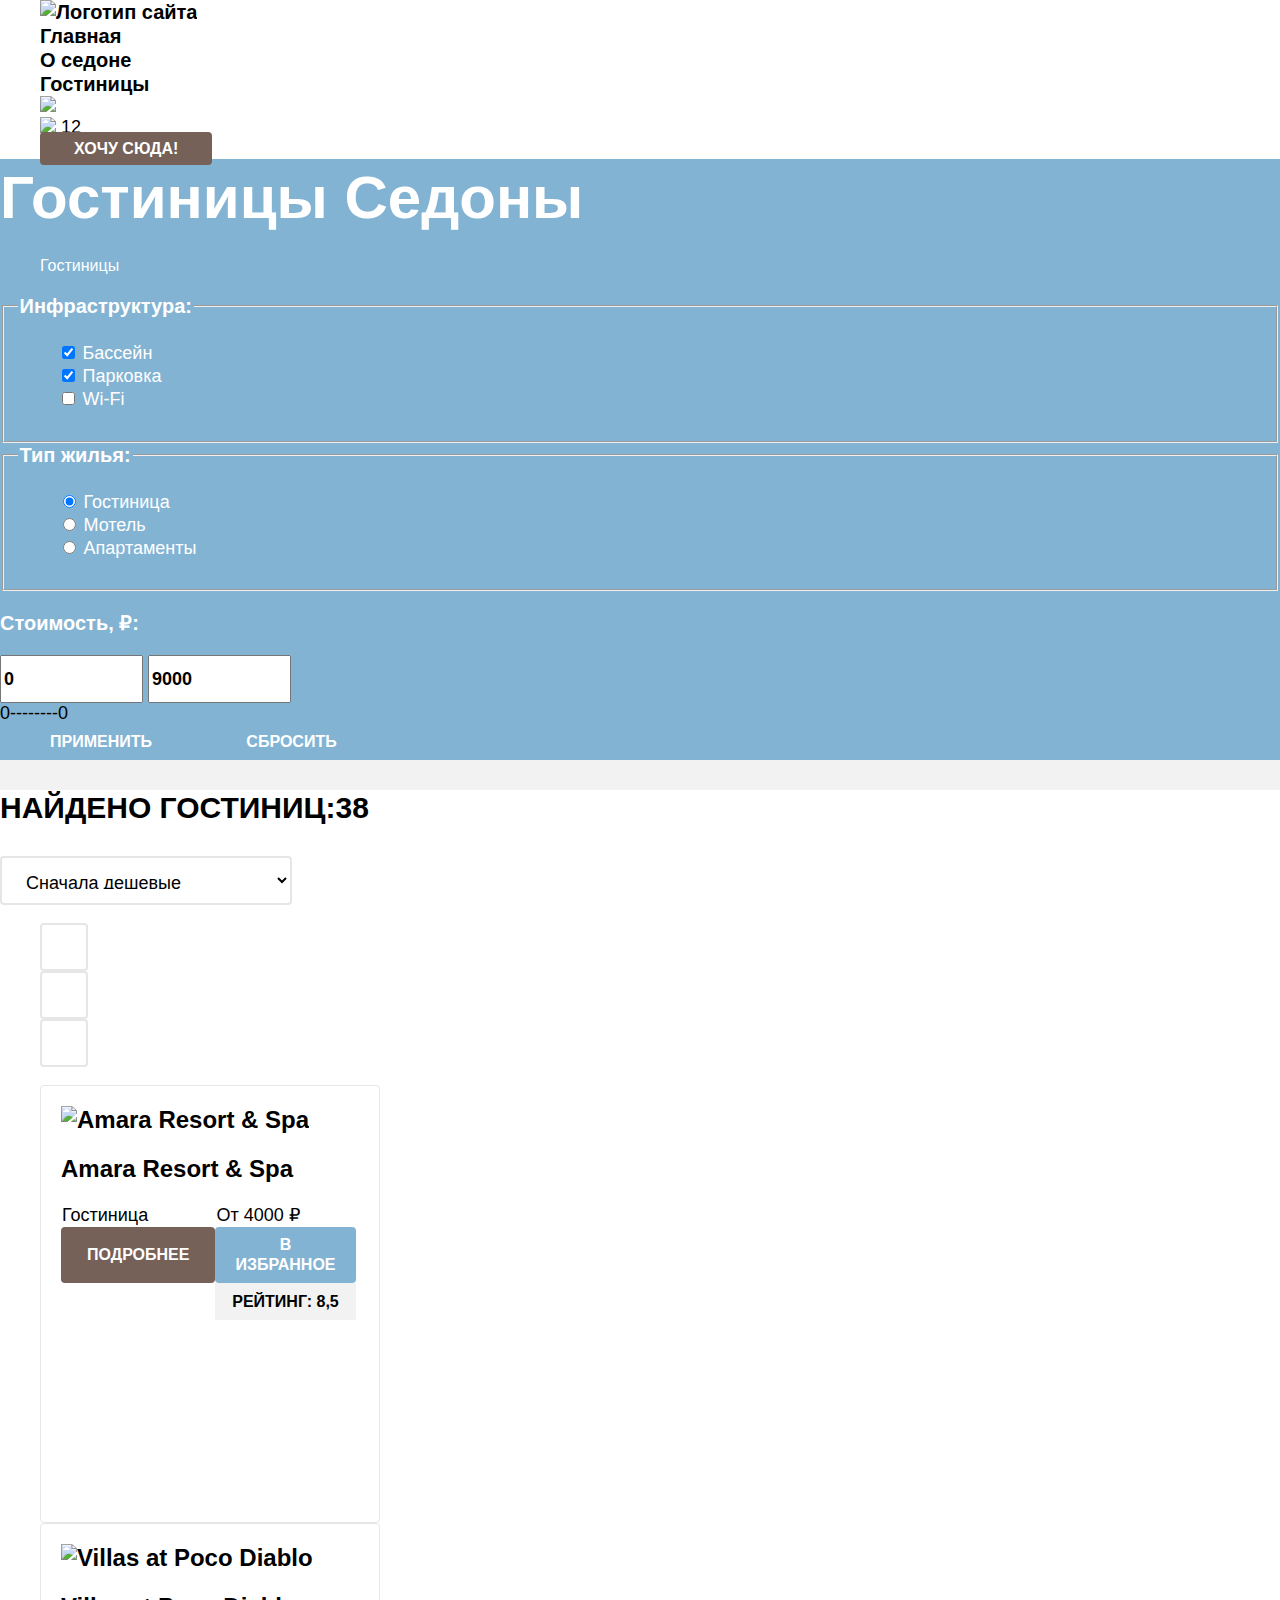
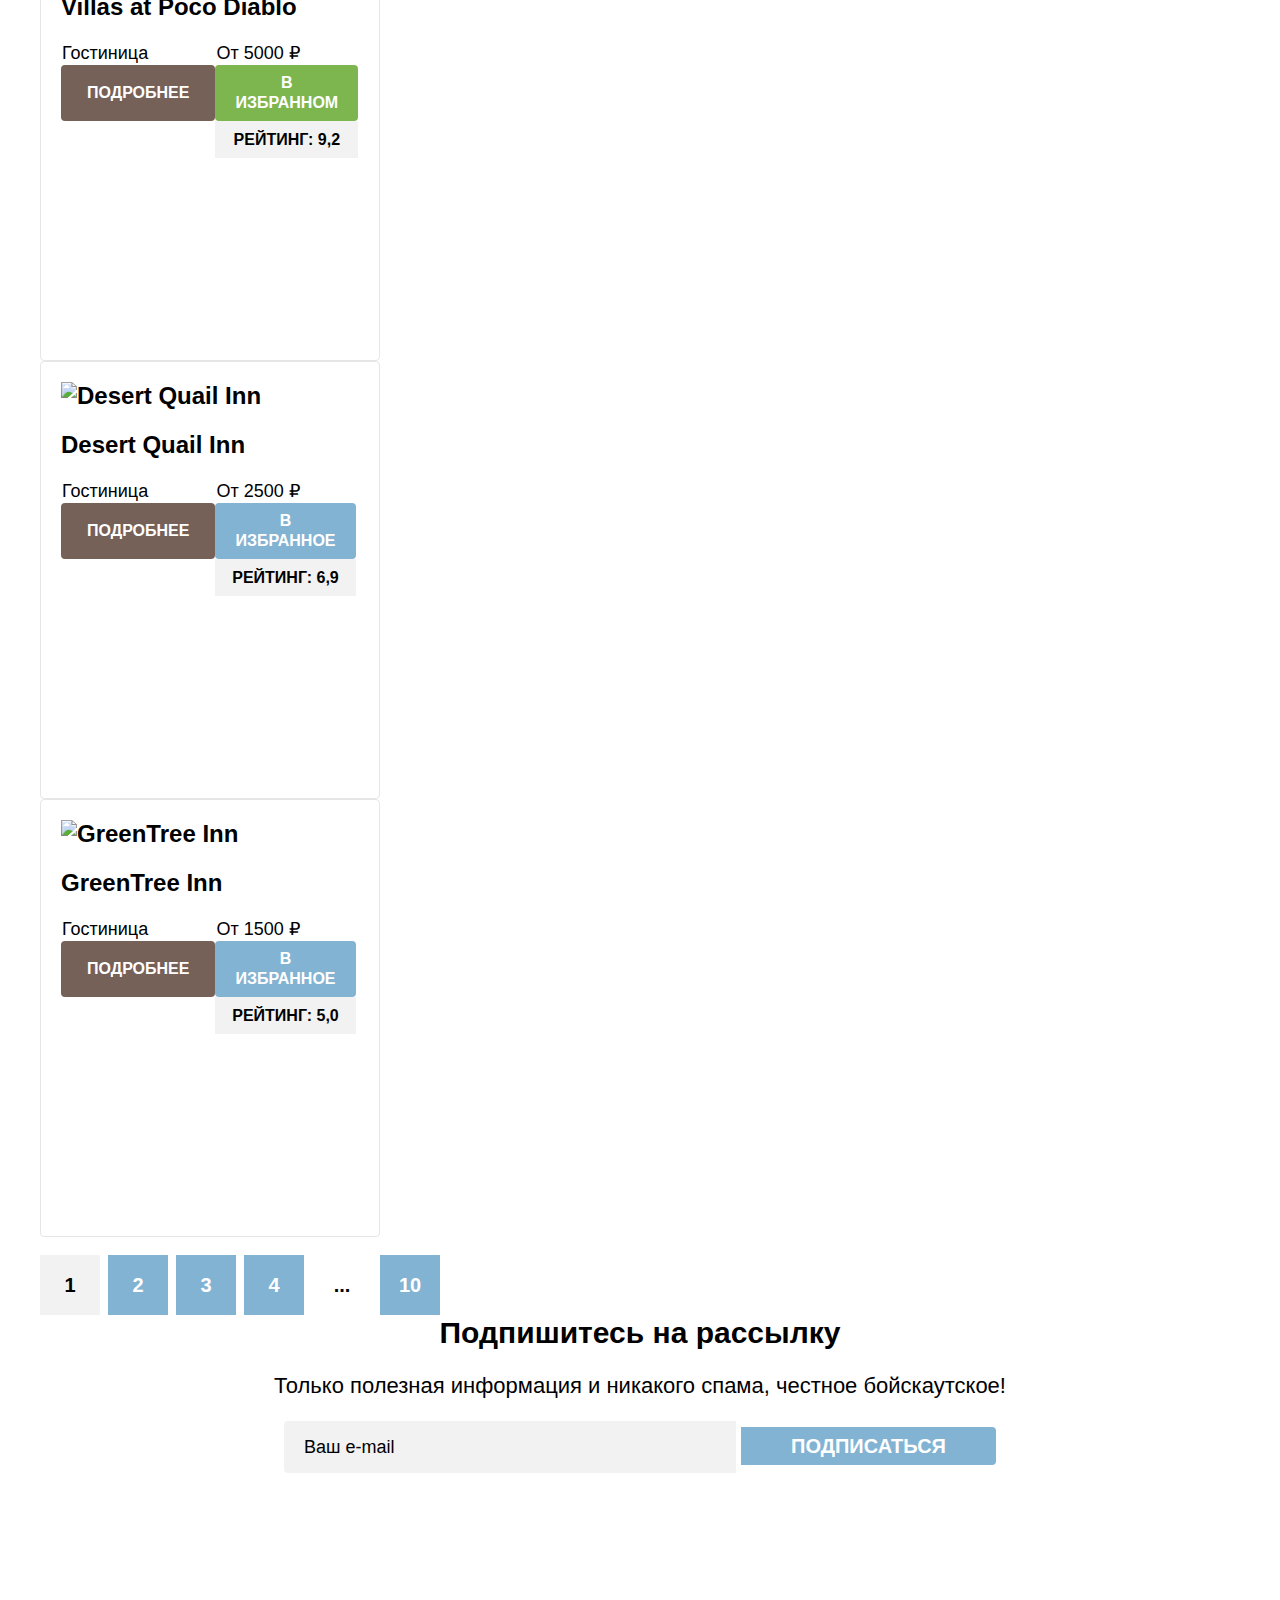
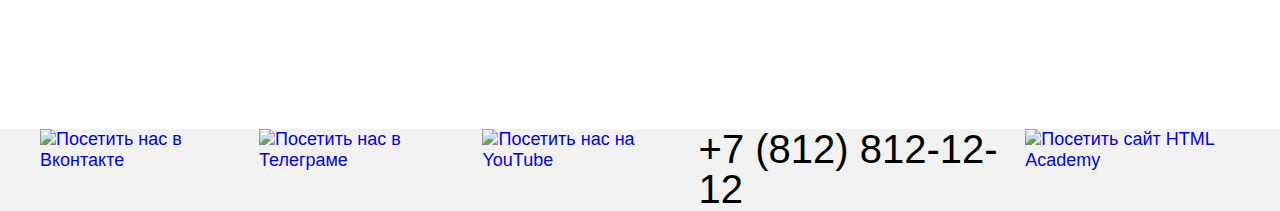
==== catalog.html @ 38c5b393 "базовая стилизация" ====
<!DOCTYPE html>
<html lang="ru">

  <head>
    <meta charset="utf-8">
    <meta name="viewport" content="width=device-width, initial-scale=1">
    <link rel="stylesheet" href="styles/styles.css">
    <title>HTML Academy: Седона</title>
  </head>

  <body>
    <header class="page-header">
      <nav class="navigation">
        <ul class="navigation-list">
          <li class="navigation-item"><a class="navigation-link" href="#"><img class="navigation-logo" src="images/logo.svg" alt="Логотип сайта"></a></li>
          <li class="navigation-item"><a class="navigation-link" href="index.html">Главная</a></li>
          <li class="navigation-item"><a class="navigation-link" href="#">О седоне</a></li>
          <li class="navigation-item"><a class="navigation-link" href="#">Гостиницы</a></li>
        </ul>
        <ul class="navigation-user-list">
          <li class="navigation-user-item"><img class="navigation-icon-search"  src="images/icon-search.svg"><span class="visually-hidden">Поиск</span></li>
          <li class="navigation-user-item"><img class="navigation-icon-likes" src="images/icon-heart.svg"><span class="visually-hidden">Понравишееся</span>
            <span class="navigation-user-like">12</span>
          </li>
          <li class="navigation-item"><a class="navigation-btn" href="#">Хочу сюда!</a></li>
        </ul>
      </nav>
    </header>
    <main class="main-catalog">
      <h1 class="visually-hidden">Каталог гостиниц Седоны</h1>
      <section class="catalog-filters filters">
        <h2 class="filters-title">Гостиницы Седоны</h2>
        <ul class="filters-breadcrumb breadcrumb-list">
          <li class="breadcrumb-item"><a class="breadcrumb-link" href="index.html"><span class="visually-hidden">Главная</span></a></li>
          <li class="breadcrumb-item"><a class="breadcrumb-link" href="#" aria-current="page">Гостиницы</a></li>
        </ul>
        <form class="filters-form form" action="https://echo.htmlacademy.ru/" method="get">
          <fieldset class="form-wrapper">
            <legend class="filters-subtitle">Инфраструктура:</legend>
            <ul class="filters-list">
              <li class="filters-item">
                <input class="filters-check" type="checkbox" name="pool" id="pool" checked>
                <label class="filters-name" for="pool">Бассейн</label>
              </li>
              <li>
                <input class="filters-check" type="checkbox" name="parking" id="parking" checked>
                <label class="filters-name" for="parking">Парковка</label>
              </li>
              <li>
                <input class="filters-check" type="checkbox" name="wi-fi" id="wi-fi">
                <label class="filters-name" for="wi-fi">Wi-Fi</label>
              </li>
            </ul>
          </fieldset>
          <fieldset>
            <legend class="filters-subtitle">Тип жилья:</legend>
            <ul class="filters-list">
              <li class="filters-item">
                <input class="filters-radio" type="radio" name="houses" id="hotel" value="Гостиница" checked>
                <label class="filters-name" for="hotel">Гостиница</label>
              </li>
              <li class="filters-item">
                <input class="filters-radio" type="radio" value="Мотель" name="houses" id="motel">
                <label class="filters-name" for="motel">Мотель</label>
              </li>
              <li class="filters-item">
                <input class="filters-radio" type="radio" name="houses" id="apartments" value="Апартаменты">
                <label class="filters-name" for="apartments">Апартаменты</label>
              </li>
            </ul>
          </fieldset>
          <div>
            <h3 class="filters-subtitle">Стоимость, ₽:</h3>
            <div>
              <input class="filters-field" type="text" inputmode="numeric" pattern="\d*" value="0">
              <input class="filters-field" type="text" inputmode="numeric" pattern="\d*" value="9000">
            </div>
            <div>
              <span>0--------0</span>
            </div>
          </div>
          <div>
            <button class="filters-btn btn filters-btn-apply" type="submit" value="Применить">Применить</button>
            <button class="filters-btn btn filters-btn-reset" type="reset" value="Сбросить">Сбросить</button>
          </div>
        </form>
      </section>
      <section class="result">
        <div class="result-wrapper">
          <h2 class="visually-hidden">Результаты поиска жилья</h2>
          <div class="result-group">
            <p class="result-text">Найдено гостиниц:<span class="result-number">38</span></p>
          </div>
          <div class="sorting-group">
            <select class="result-sorting">
              <option class="result-sorting-variant result-sorting-cheap">Сначала дешевые</option>
              <option class="result-sorting-variant result-sorting-expensive">Сначала дорогие</option>
            </select>
          </div>
          <div class="view-group">
            <ul class="view-list">
              <li class="view-item"><a class="view-link" href="#"></a><span class="visually-hidden">Смотреть в виде сетки</span></li>
              <li class="view-item"><a class="view-link" href="#"></a><span class="visually-hidden">Смотреть в альбомном виде</span></li>
              <li class="view-item"><a class="view-link" href="#"></a><span class="visually-hidden">Смотреть списком</span></li>
            </ul>
          </div>
        </div>
        <div>
          <ul class="catalog-list">
            <li class="catalog-item card">
              <a class="card-link" href="#" tabindex="-1">
                <img class="card-img" src="images/card-hotel-1.jpg" width="300" height="212" alt="Amara Resort & Spa" loading="lazy" ></a>
              <h3 class="card-title">
                <a class="card-link"  href="#" tabindex="-1">Amara Resort & Spa</a>
              </h3>

              <table class="card-table">
                <tr class="card-table-row">
                  <td class="card-table-date card-type-home">Гостиница</td>
                  <td class="card-table-date card-price" >От 4000 ₽</td>
                </tr>
                <tr class="card-table-row">
                  <td class="card-table-date card-btn card-more">подробнее</td>
                  <td class="card-table-date card-btn card-favorite">в избранное</td>
                </tr>
                <tr>
                  <td class="card-table-date card-stars">
                    <span class="card-star"></span>
                    <span class="card-star"></span>
                    <span class="card-star"></span>
                    <span class="card-star"></span>
                    <span class="visually-hidden">4 звезды</span></td>
                  <td class="card-table-date card-rating">Рейтинг: 8,5</td>
                </tr>
              </table>
            </li>
            <li class="catalog-item card">
              <a class="card-link" href="#" tabindex="-1">
                <img class="card-img" src="images/card-hotel-2.jpg" width="300" height="212" alt="Villas at Poco Diablo" loading="lazy" ></a>
              <h3 class="card-title">
                <a class="card-link"  href="#" tabindex="-1">Villas at Poco Diablo</a>
              </h3>

              <table class="card-table">
                <tr class="card-table-row">
                  <td class="card-table-date card-type-home">Гостиница</td>
                  <td class="card-table-date card-price" >От 5000 ₽</td>
                </tr>
                <tr class="card-table-row">
                  <td class="card-table-date card-btn card-more">подробнее</td>
                  <td class="card-table-date card-btn card-favorite card-favorite-active">в избранном</td>
                </tr>
                <tr>
                  <td class="card-table-date card-stars">
                    <span class="card-star"></span>
                    <span class="card-star"></span>
                    <span class="card-star"></span>
                    <span class="card-star"></span>
                    <span class="visually-hidden">4 звезды</span></td>
                  <td class="card-table-date card-rating">Рейтинг: 9,2</td>
                </tr>
              </table>
            </li>
            <li class="catalog-item card">
              <a class="card-link" href="#" tabindex="-1">
                <img class="card-img" src="images/card-hotel-3.jpg" width="300" height="212" alt="Desert Quail Inn" loading="lazy" ></a>
              <h3 class="card-title">
                <a class="card-link"  href="#" tabindex="-1">Desert Quail Inn</a>
              </h3>

              <table class="card-table">
                <tr class="card-table-row">
                  <td class="card-table-date card-type-home">Гостиница</td>
                  <td class="card-table-date card-price" >От 2500 ₽</td>
                </tr>
                <tr class="card-table-row">
                  <td class="card-table-date card-btn card-more">подробнее</td>
                  <td class="card-table-date card-btn card-favorite">в избранное</td>
                </tr>
                <tr>
                  <td class="card-table-date card-stars">
                    <span class="card-star"></span>
                    <span class="card-star"></span>
                    <span class="card-star"></span>
                    <span class="visually-hidden">3 звезды</span></td>
                  <td class="card-table-date card-rating">Рейтинг: 6,9</td>
                </tr>
              </table>
            </li>
            <li class="catalog-item card">
              <a class="card-link" href="#" tabindex="-1">
                <img class="card-img" src="images/card-hotel-4.jpg" width="300" height="212" alt="GreenTree Inn" loading="lazy" ></a>
              <h3 class="card-title">
                <a class="card-link" href="#" tabindex="-1">GreenTree Inn</a>
              </h3>

              <table class="card-table">
                <tr class="card-table-row">
                  <td class="card-table-date card-type-home">Гостиница</td>
                  <td class="card-table-date card-price" >От 1500 ₽</td>
                </tr>
                <tr class="card-table-row">
                  <td class="card-table-date card-btn card-more">подробнее</td>
                  <td class="card-table-date card-btn card-favorite">в избранное</td>
                </tr>
                <tr>
                  <td class="card-table-date card-stars ">
                    <span class="card-star"></span>
                    <span class="card-star"></span><span class="visually-hidden">2 звезды</span></td>
                  <td class="card-table-date card-rating">Рейтинг: 5,0</td>
                </tr>
              </table>
            </li>
          </ul>
        </div>
        <ul class="pagination-list">
          <li class="pagination-item"><a class="pagination-link pagination-link-active" href="#">1</a></li>
          <li class="pagination-item"><a class="pagination-link" href="#">2</a></li>
          <li class="pagination-item"><a class="pagination-link" href="#">3</a></li>
          <li class="pagination-item"><a class="pagination-link" href="#">4</a></li>
          <li class="pagination-item pagination-item-dotted">...</li>
          <li class="pagination-item"><a class="pagination-link" href="#">10</a></li>
        </ul>
      </section>
      <section class="subscribe subscribe-catalog">
        <h2 class="subscribe-catalog-title">Подпишитесь на рассылку</h2>
        <p class="subscribe-catalog-text">Только полезная информация и никакого спама, честное бойскаутское!</p>
        <form class="subscribe-form" action="https://echo.htmlacademy.ru/" method="post">
          <input class="subscribe-email" type="text" value="Ваш e-mail">
          <a class="btn subscribe-btn">Подписаться</a>
        </form>
      </section>
    </main>
    <footer class="footer">
      <div class="footer-wrapper">
        <ul class="footer-social social-list">
          <li class="social-item">
            <a class="social-link" href="#">
              <img class="social-img-vk" src="images/icon-social-vk.svg" width="24" height="14" alt="Посетить нас в Вконтакте">
              <span class="visually-hidden">Мы в ВКонтакте</span>
            </a>
          </li>
          <li class="social-item">
            <a class="social-link" href="#">
              <img class="social-img-telgram" src="images/icon-social-telegram.svg" width="18" height="16" alt="Посетить нас в Телеграме">
              <span class="visually-hidden">Мы в Телеграм</span>
            </a>
          </li>
          <li class="social-item">
            <a class="social-link" href="#">
              <img class="social-img-youtube" src="images/icon-social-youtube.svg" width="22" height="17" alt="Посетить нас на YouTube">
              <span class="visually-hidden">Мы в YouTube</span>
            </a>
          </li>
        </ul>
      </div>
      <div class="contact">
        <a class="contact-link" href="tel:+78128121212">+7 (812) 812-12-12</a>
      </div>
      <div>
        <a href="https://htmlacademy.ru/intensive/htmlcss"><img src="images/logo-htmlacademy.svg" alt="Посетить сайт HTML Academy"></a>
      </div>
    </footer>
  </body>

</html>
---- styles/styles.css ----
@font-face {
  font-family: "PT Sans";
  font-style: normal;
  font-weight: 400;
  src: url("../fonts/pt-sans-regular.woff2") format("woff2");
  font-display: swap;
}

@font-face {
  font-family: "PT Sans";
  font-style: normal;
  font-weight: 700;
  src: url("../fonts/pt-sans-bold.woff2") format("woff2");
  font-display: swap;
}

@font-face {
  font-family: "PT Sans";
  font-style: italic;
  font-weight: 400;
  src: url("../fonts/pt-sans-italic.woff2") format("woff2");
  font-display: swap;
}

@font-face {
  font-family: "PT Sans";
  font-style: italic;
  font-weight: 700;
  src: url("../fonts/pt-sans-bold-italic.woff2") format("woff2");
  font-display: swap;
}

/* PT Sans Narrow */
@font-face {
  font-family: "PT Sans Narrow";
  font-style: normal;
  font-weight: 700;
  src: url("../fonts/pt-sans-narrow-bold.woff2") format("woff2");
  font-display: swap;
}

html {
  box-sizing: border-box;
}

*,
*::before,
*::after {
  box-sizing: inherit;
}

body {
  margin: 0;
  padding: 0;
}

a {
  text-decoration: none;
}

img {
  max-width: 100%;
  height: auto;
  object-fit: contain;
}

.visually-hidden:not(:focus):not(:active),
input[type="checkbox"].visually-hidden,
input[type="radio"].visually-hidden {
  position: absolute;
  width: 1px;
  height: 1px;
  margin: -1px;
  border: 0;
  padding: 0;
  white-space: nowrap;
  clip-path: inset(100%);
  clip: rect(0 0 0 0);
  overflow: hidden;
}

body {
  font-family: "PT Sans", sans-serif;
  font-size: 18px;
  line-height: 21px;
  color: #000000;
  background-color: #f2f2f2;
}

.index-wrapper {
  background-color: #ffffff;
  box-shadow: 0 0 15px 0 rgba(0, 0, 0, 0.2);
  width: calc(100% - 40px);
  margin: 0 auto;

}

.page-header {
  color: #000000;
  background-color: #ffffff;
}

.navigation-list {
  margin: 0;
  list-style: none;
}

.navigation-link {
  font-size: 20px;
  line-height: 24px;
  color: #000000;
  font-weight: 700;
  text-align: center;
}

.navigation-user-list {
  margin: 0;
  list-style: none;
}

.navigation-btn {
  font-size: 16px;
  line-height: 20px;
  font-weight: 700;
  text-transform: uppercase;
  color: #ffffff;
  background-color: #756157;
  padding: 8px 34px;
  border-radius: 4px;
}

.promo {
  min-height: 485px;
  background-color: #82B3D3;
  background-image:
    url(../images/bg-divider.svg),
    url(../images/bg-welcome.svg),
    url(../images/bg-index-welcome.jpg);
  background-repeat: no-repeat;
  background-position: bottom, center, center;
  background-size: 100%, auto, cover;
}

.reasons-decription {
  font-size: 30px;
  line-height: 36px;
  color: #000000;
  font-weight: 700;
  text-align: center;
  text-transform: uppercase;
}

.reasons-text {
  font-size: 22px;
  line-height: 26px;
  font-weight: 400;
  text-align: center;
}

.reasons-list {
  margin: 0;
  list-style: none;
}

.reasons-title {

  font-size: 24px;
  line-height: 28px;
  color: #000000;
  font-weight: 700;
  text-align: center;
  text-transform: uppercase;
}

.reasons-content {
  font-size: 18px;
  line-height: 21px;
  color: #000000;
  font-weight: 400;
  text-align: center;
}

.reasons-item-blue {
  background-color: #82b3d3;
}

.reasons-item-blue h3 {
  color: #ffffff;
}

.reasons-item-blue p {
  color: #ffffff;
}

.advantages-list {
  margin: 0;
  list-style: none;
}

.advantages-title {
  font-size: 30px;
  line-height: 36px;
  color: #000000;
  font-weight: 700;
  text-align: center;
  text-transform: uppercase;
}

.advantages-description {
  font-size: 22px;
  line-height: 26px;
  font-weight: 400;
  text-align: center;
}

.advantages-subtitle {
  font-size: 24px;
  line-height: 28px;
  text-align: center;

}

.advantages-content {
  font-size: 18px;
  line-height: 21px;
  font-weight: 400;
  text-align: center;
}

.search-title {
  font-size: 30px;
  line-height: 36px;
  text-align: center;
}

.search-text {
  font-size: 22px;
  line-height: 26px;
  text-align: center;
}

.subscribe {
  background-color: #82B3D3;
  background-image: url(../images/bg-subscribe.jpg);
  background-repeat: no-repeat;
  background-position: center;
  background-size: cover;
  min-height: 414px;
  text-align: center;
}

.subscribe-email {
  background-color: #f2f2f2;
  border-radius: 4px 0 0 4px;
  padding: 14px 20px;
  min-width: 452px;
  min-height: 52px;
  font-family: "PT Sans", sans-serif;
  font-weight: 400;
  font-size: 18px;
  line-height: 24px;
  color: #000000;
  border: none;
}

.subscribe-btn {
  font-weight: 700;
  font-size: 20px;
  line-height: 36px;
  background-color: #82B3D3;
  color: #ffffff;
  text-transform: uppercase;
  padding: 8px 50px;
  border-radius: 0 4px 4px 0;
  cursor: pointer;
}

.subscribe-title {
  font-size: 30px;
  line-height: 36px;
  color: #ffffff;
}

.subscribe-text {
  font-size: 22px;
  line-height: 26px;
  color: #ffffff;
}

.social-list {
  margin: 0;
  list-style: none;
}

.contact-link {
  font-size: 40px;
  line-height: 40px;
  text-transform: uppercase;
  color: #000000;
}

.filters {
  background-color: #82B3D3;
}

.filters-title {
  font-size: 60px;
  line-height: 78px;
  font-weight: 700;
  color: #ffffff;
  text-align: left;
  margin: 0;
}

.breadcrumb-list {
  list-style: none;
}

.breadcrumb-link {
  font-size: 16px;
  line-height: 21px;
  color: #ffffff;
}

.filters {
  background-image: url(../images/bg-filter.jpg);
  background-repeat: no-repeat;
  background-position: center;
  background-size: 100%;
}

.filters-list {
  list-style: none;
}

.filters-subtitle {
  font-size: 20px;
  line-height: 24px;
  font-weight: 700;
  color: #ffffff;
}

.filters-name {
  font-size: 18px;
  line-height: 23px;
  font-weight: 400;
  color: #ffffff;
}

.filters-subtitle {
  font-size: 20px;
  line-height: 24px;
  font-weight: 700;
  color: #ffffff;
}

.filters-field {
  width: 143px;
  height: 48px;
  font-size: 18px;
  line-height: 24px;
  font-weight: 700;
}

.filters-btn {
  font-size: 16px;
  line-height: 20px;
  font-weight: 700;
  color: #ffffff;
  text-transform: uppercase;
  cursor: pointer;
}

.filters-btn-apply {
  border-radius: 4px;
  padding: 8px 50px;
  width: 191px;
  height: 36px;
  background-color: #82b3d3;
  border: none;
}

.filters-btn-reset {
  border-radius: 4px;
  padding: 8px 50px;
  width: 191px;
  height: 36px;
  background-color: transparent;
  border: none;
}

.result {
  background-color: #ffffff;
}

.result-group {
  font-size: 30px;
  line-height: 36px;
  font-weight: 700;
  text-transform: uppercase;
}

.result-sorting {
  border: 2px solid #E6E6E6;
  border-radius: 4px;
  padding: 14px 20px;
  width: 292px;
  height: 49px;
  font-weight: 400;
  font-size: 18px;
  line-height: 21px;
  background-color: transparent;
}

.view-list {
  list-style: none;
}

.view-link {
  border: 2px solid #E6E6E6;
  border-radius: 4px;
  padding: 14px 12px;
  width: 48px;
  height: 48px;
  display: block;
}

.catalog-list {
  list-style: none;
}

.catalog-item {
  border: 1px solid #e6e6e6;
  border-radius: 4px;
  padding: 20px;
  width: 340px;
  min-height: 438px;
}

.card-table {
  border-collapse: collapse;
}

.card-link {
  font-size: 24px;
  line-height: 28px;
  font-weight: 700;
  color: #000000;
}

.card-type-home {
  font-size: 18px;
  line-height: 21px;
  font-weight: 400;
}

.card-type-price {
  font-size: 18px;
  line-height: 21px;
  font-weight: 400;
  text-align: right;
}

.card-btn {
  font-size: 16px;
  line-height: 20px;
  font-weight: 700;
  text-transform: uppercase;
  text-align: center;
  width: 140px;
  height: 36px;
  color: #ffffff;
  cursor: pointer;
}

.card-more {
  border-radius: 4px;
  padding: 8px 26px;
  background-color: #756157;
  border: none;

}

.card-favorite {
  border-radius: 4px;
  padding: 8px 20px;
  background-color: #82b3d3;
  border: none;
}

.card-favorite-active {
  background-color: #7DB54F;
}

.card-rating {
  font-size: 16px;
  line-height: 20px;
  font-weight: 700;
  text-transform: uppercase;
  text-align: center;
  width: 140px;
  height: 36px;
  color: #000000;
  background-color: #f2f2f2;

}

.card-stars {
  height: 37px;
  display: flex;
  align-items: center;
  justify-content: left;
}

.card-star {
  display: block;
  width: 18px;
  height: 17px;
  background-image: url(../images/icon-star.svg);
  background-repeat: no-repeat;
  background-position: center;
}

.pagination-list {
  margin: 0;
  list-style: none;
  display: flex;
}

.pagination-item {
  display: block;
  min-width: 60px;
  height: 60px;
  background-color: transparent;
  color: #000000;
  text-align: center;
  font-weight: 700;
  font-size: 20px;
  line-height: 60px;
  margin-right: 8px;
  cursor: default;
}

.pagination-link {
  display: block;
  min-width: 60px;
  height: 60px;
  background-color: #82B3D3;
  color: #ffffff;
  text-align: center;
  font-weight: 700;
  font-size: 20px;
  line-height: 60px;
  cursor: pointer;
}

.pagination-link-active {
  display: block;
  min-width: 60px;
  height: 60px;
  background-color: #f2f2f2;
  color: #000000;
  text-align: center;
  font-weight: 700;
  font-size: 20px;
  line-height: 60px;
}

.subscribe-catalog {
  background-color: #ffffff;
  background-image: none;
  min-height: 414px;
  color: #000000;
}

.subscribe-catalog-title {
  margin: 0;
  font-size: 30px;
  line-height: 36px;
  color: #000000;
}

.subscribe-catalog-text {
  font-size: 22px;
  line-height: 26px;
  color: #000000;
}

.footer {
  display: flex;
  justify-content: space-between;
}

.social-list {
  display: flex;
}
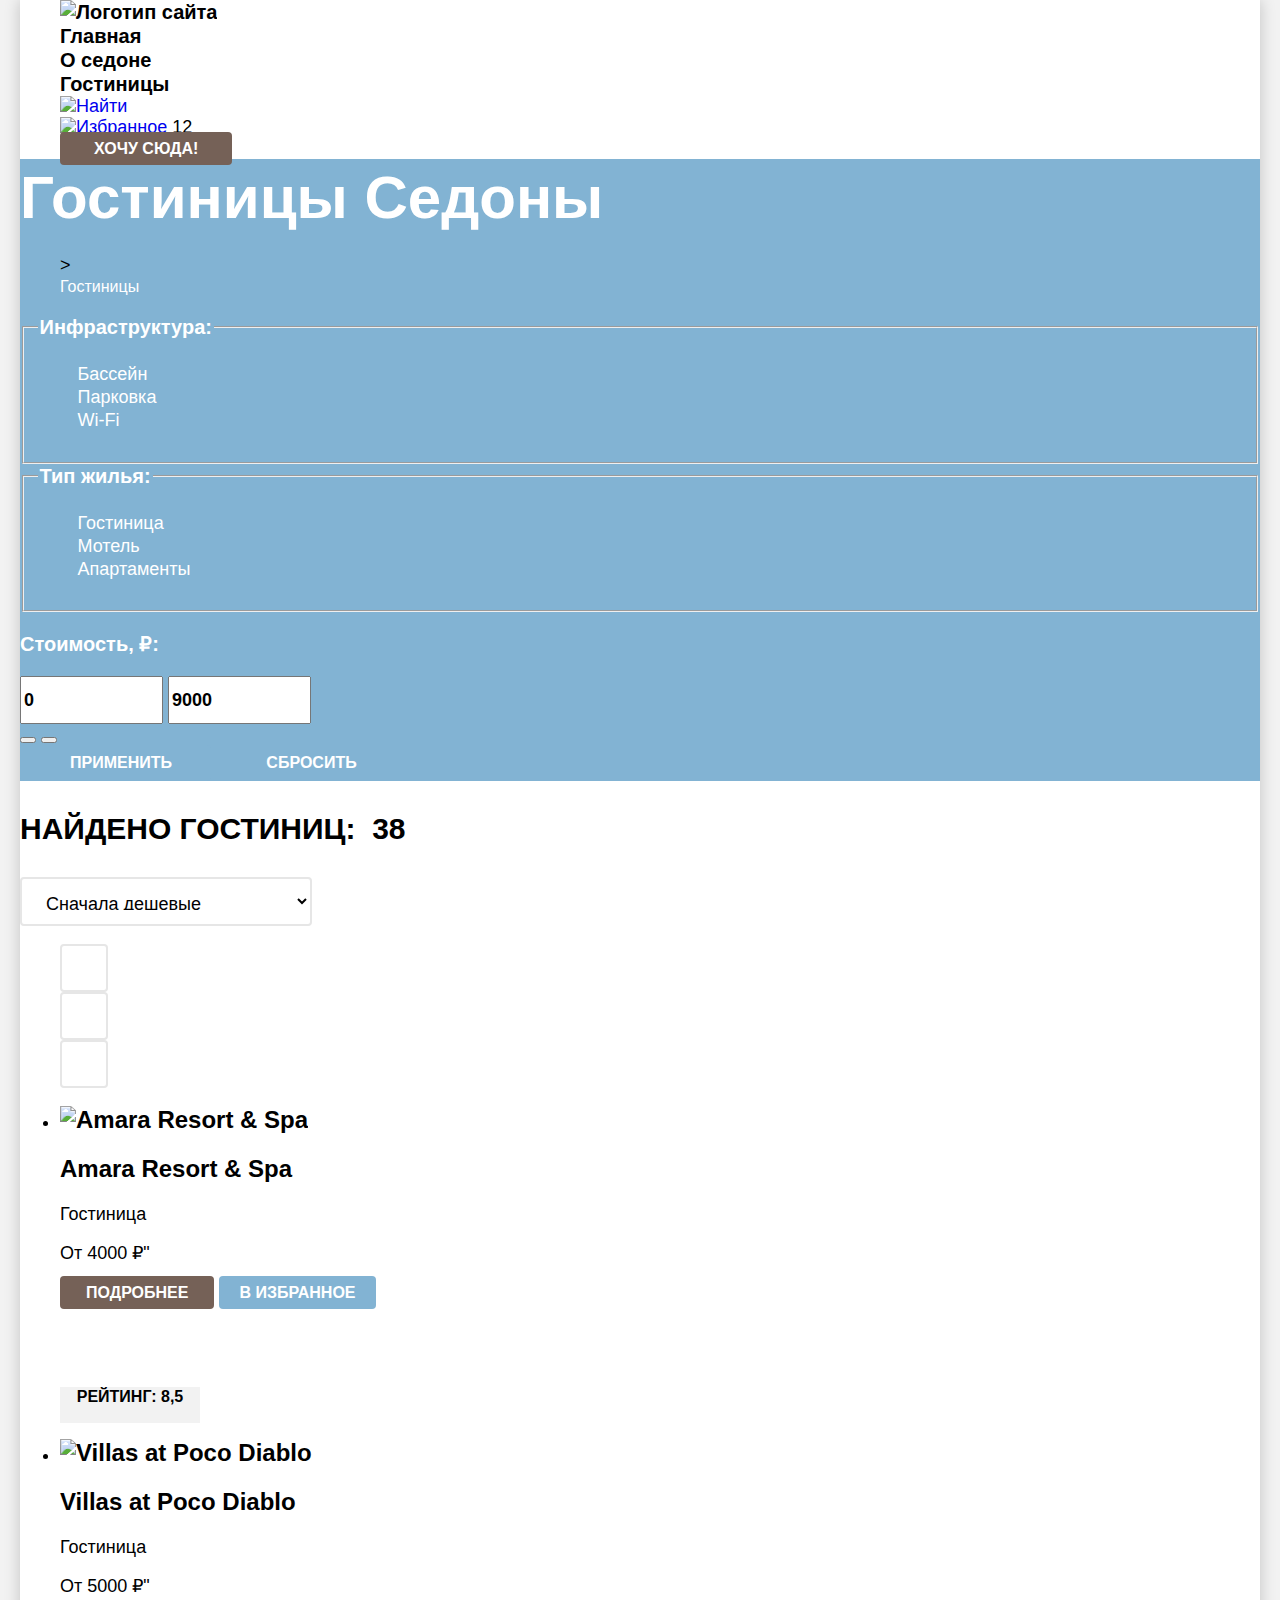
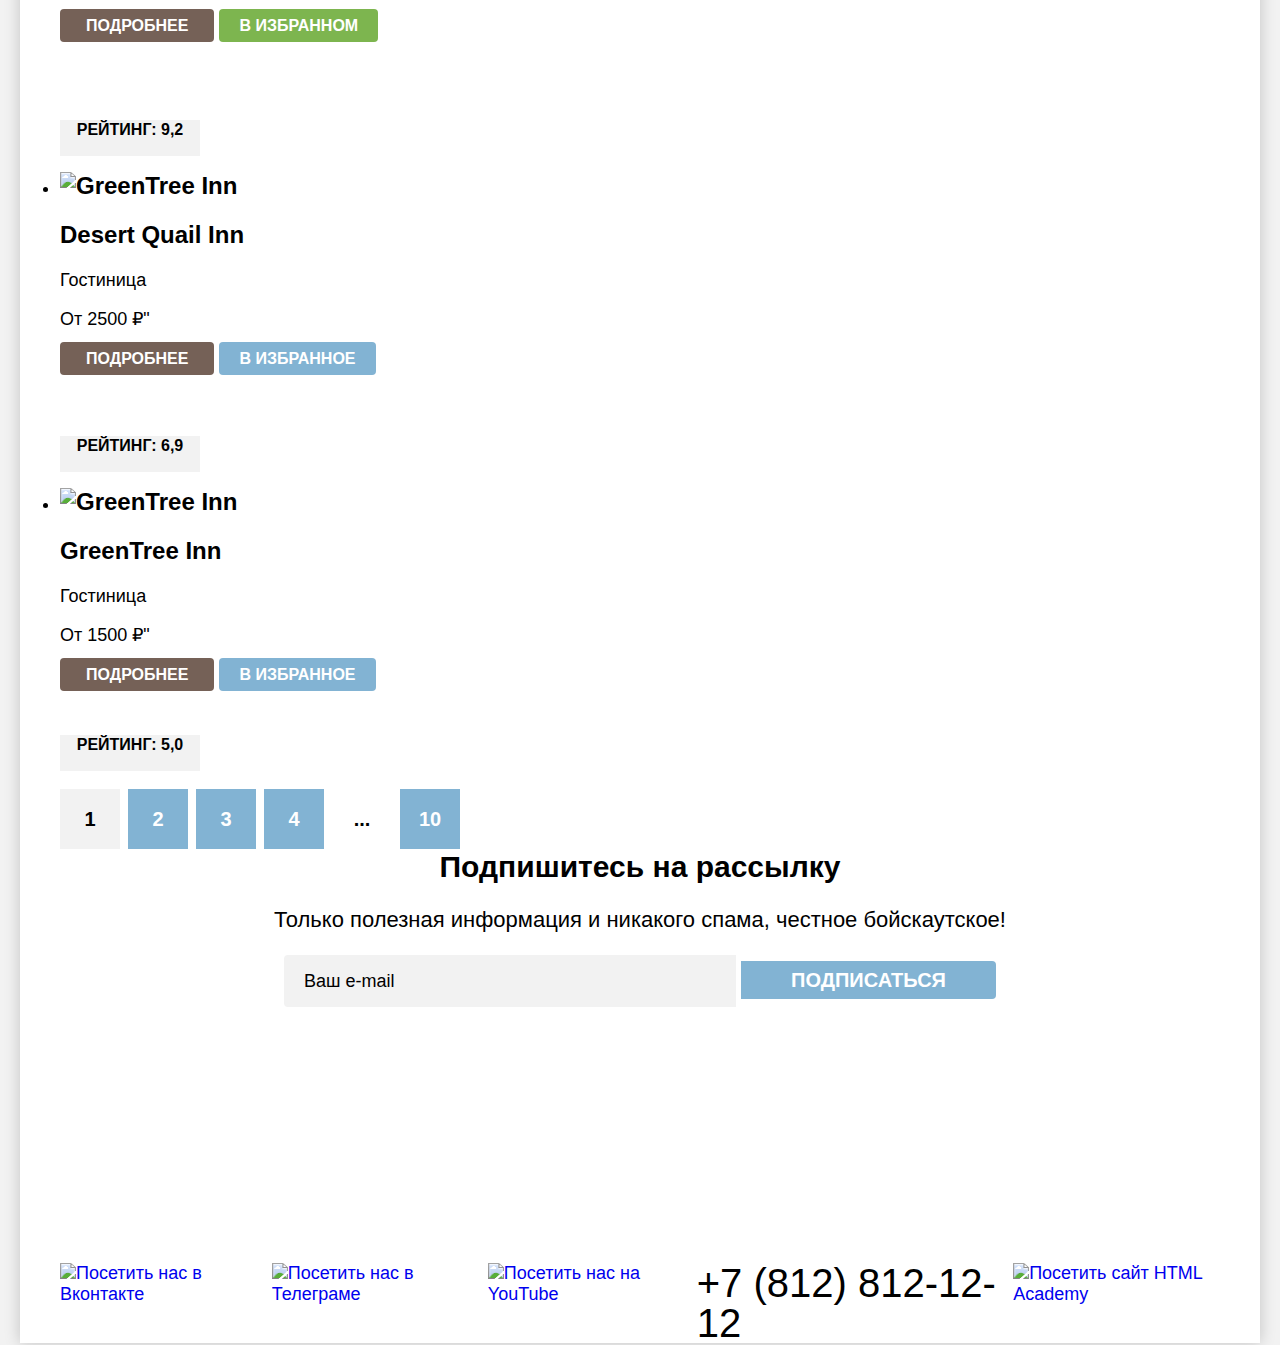
==== commit a8743ccb: "стилизация" ====
--- a/catalog.html
+++ b/catalog.html
@@ -1,266 +1,258 @@
 <!DOCTYPE html>
 <html lang="ru">
 
-  <head>
+<head>
     <meta charset="utf-8">
     <meta name="viewport" content="width=device-width, initial-scale=1">
     <link rel="stylesheet" href="styles/styles.css">
     <title>HTML Academy: Седона</title>
-  </head>
+</head>
 
-  <body>
-    <header class="page-header">
-      <nav class="navigation">
-        <ul class="navigation-list">
-          <li class="navigation-item"><a class="navigation-link" href="#"><img class="navigation-logo" src="images/logo.svg" alt="Логотип сайта"></a></li>
-          <li class="navigation-item"><a class="navigation-link" href="index.html">Главная</a></li>
-          <li class="navigation-item"><a class="navigation-link" href="#">О седоне</a></li>
-          <li class="navigation-item"><a class="navigation-link" href="#">Гостиницы</a></li>
-        </ul>
-        <ul class="navigation-user-list">
-          <li class="navigation-user-item"><img class="navigation-icon-search"  src="images/icon-search.svg"><span class="visually-hidden">Поиск</span></li>
-          <li class="navigation-user-item"><img class="navigation-icon-likes" src="images/icon-heart.svg"><span class="visually-hidden">Понравишееся</span>
-            <span class="navigation-user-like">12</span>
-          </li>
-          <li class="navigation-item"><a class="navigation-btn" href="#">Хочу сюда!</a></li>
-        </ul>
-      </nav>
-    </header>
-    <main class="main-catalog">
-      <h1 class="visually-hidden">Каталог гостиниц Седоны</h1>
-      <section class="catalog-filters filters">
-        <h2 class="filters-title">Гостиницы Седоны</h2>
-        <ul class="filters-breadcrumb breadcrumb-list">
-          <li class="breadcrumb-item"><a class="breadcrumb-link" href="index.html"><span class="visually-hidden">Главная</span></a></li>
-          <li class="breadcrumb-item"><a class="breadcrumb-link" href="#" aria-current="page">Гостиницы</a></li>
-        </ul>
-        <form class="filters-form form" action="https://echo.htmlacademy.ru/" method="get">
-          <fieldset class="form-wrapper">
-            <legend class="filters-subtitle">Инфраструктура:</legend>
-            <ul class="filters-list">
-              <li class="filters-item">
-                <input class="filters-check" type="checkbox" name="pool" id="pool" checked>
-                <label class="filters-name" for="pool">Бассейн</label>
-              </li>
-              <li>
-                <input class="filters-check" type="checkbox" name="parking" id="parking" checked>
-                <label class="filters-name" for="parking">Парковка</label>
-              </li>
-              <li>
-                <input class="filters-check" type="checkbox" name="wi-fi" id="wi-fi">
-                <label class="filters-name" for="wi-fi">Wi-Fi</label>
-              </li>
-            </ul>
-          </fieldset>
-          <fieldset>
-            <legend class="filters-subtitle">Тип жилья:</legend>
-            <ul class="filters-list">
-              <li class="filters-item">
-                <input class="filters-radio" type="radio" name="houses" id="hotel" value="Гостиница" checked>
-                <label class="filters-name" for="hotel">Гостиница</label>
-              </li>
-              <li class="filters-item">
-                <input class="filters-radio" type="radio" value="Мотель" name="houses" id="motel">
-                <label class="filters-name" for="motel">Мотель</label>
-              </li>
-              <li class="filters-item">
-                <input class="filters-radio" type="radio" name="houses" id="apartments" value="Апартаменты">
-                <label class="filters-name" for="apartments">Апартаменты</label>
-              </li>
-            </ul>
-          </fieldset>
-          <div>
-            <h3 class="filters-subtitle">Стоимость, ₽:</h3>
-            <div>
-              <input class="filters-field" type="text" inputmode="numeric" pattern="\d*" value="0">
-              <input class="filters-field" type="text" inputmode="numeric" pattern="\d*" value="9000">
+<body>
+    <div class="index-wrapper">
+        <header class="page-header">
+            <nav class="navigation">
+                <ul class="navigation-list">
+                    <li class="navigation-item">
+                        <a class="navigation-link navigation-link-logo" href="index.html">
+                            <img class="navigation-logo" src="images/logo.svg" alt="Логотип сайта">
+                        </a>
+                    </li>
+                    <li class="navigation-item"><a class="navigation-link" href="index.html">Главная</a></li>
+                    <li class="navigation-item"><a class="navigation-link" href="#">О седоне</a></li>
+                    <li class="navigation-item"><a class="navigation-link" href="#">Гостиницы</a></li>
+                </ul>
+                <ul class="navigation-user-list">
+                    <li class="navigation-user-item">
+                        <a class="navigation-user-link" href="#"><img class="navigation-icon-search" src="images/icon-search.svg" alt="Найти"><span class="visually-hidden">Поиск</span></a>
+                    </li>
+                    <li class="navigation-user-item">
+                        <a class="navigation-user-link" href="#"><img class="navigation-icon-likes" src="images/icon-heart.svg" alt="Избранное"><span class="visually-hidden">Понравишееся</span></a>
+                        <span class="navigation-user-like">12</span>
+                    </li>
+                    <li class="navigation-item"><a class="navigation-btn" href="#">Хочу сюда!</a></li>
+                </ul>
+            </nav>
+        </header>
+        <main class="main-catalog">
+            <h1 class="visually-hidden">Каталог гостиниц Седоны</h1>
+            <section class="catalog-filters filters">
+                <h2 class="filters-title">Гостиницы Седоны</h2>
+                <ul class="filters-breadcrumb breadcrumb-list">
+                    <li class="breadcrumb-item breadcrumb-home"><a class="breadcrumb-link" href="index.html"><span class="visually-hidden">Главная</span></a></li>
+                    <span class="breadcrumb-item breadcrumb-divider">&gt;</span>
+                    <li class="breadcrumb-item"><a class="breadcrumb-link" href="#" aria-current="page">Гостиницы</a></li>
+                </ul>
+                <form class="filters-form form" action="https://echo.htmlacademy.ru/" method="get">
+                    <fieldset class="form-wrapper">
+                        <legend class="filters-subtitle">Инфраструктура:</legend>
+                        <ul class="filters-list">
+                            <li class="filters-item">
+                                <input class="filters-check visually-hidden" type="checkbox" name="pool" id="pool" checked>
+                                <label class="filters-name filters-name-checkbox" for="pool">Бассейн</label>
+                            </li>
+                            <li class="filters-item">
+                                <input class="filters-check visually-hidden" type="checkbox" name="parking" id="parking" checked>
+                                <label class="filters-name filters-name-checkbox" for="parking">Парковка</label>
+                            </li>
+                            <li class="filters-item">
+                                <input class="filters-check visually-hidden" type="checkbox" name="wi-fi" id="wi-fi">
+                                <label class="filters-name filters-name-checkbox" for="wi-fi">Wi-Fi</label>
+                            </li>
+                        </ul>
+                    </fieldset>
+                    <fieldset class="form-wrapper">
+                        <legend class="filters-subtitle">Тип жилья:</legend>
+                        <ul class="filters-list">
+                            <li class="filters-item">
+                                <input class="filters-radio  visually-hidden" type="radio" name="houses" id="hotel" value="Гостиница" checked>
+                                <label class="filters-name filters-name-radio" for="hotel">Гостиница</label>
+                            </li>
+                            <li class="filters-item">
+                                <input class="filters-radio visually-hidden" type="radio" value="Мотель" name="houses" id="motel">
+                                <label class="filters-name filters-name-radio" for="motel">Мотель</label>
+                            </li>
+                            <li class="filters-item">
+                                <input class="filters-radio visually-hidden" type="radio" name="houses" id="apartments" value="Апартаменты">
+                                <label class="filters-name filters-name-radio" for="apartments">Апартаменты</label>
+                            </li>
+                        </ul>
+                    </fieldset>
+                    <div class="filters-price">
+                        <h3 class="filters-subtitle">Стоимость, ₽:</h3>
+                        <div class="filters-price-wrapper">
+                            <input class="filters-field filters-field-from" type="text" value="0">
+                            <input class="filters-field filters-field-to" type="text" value="9000">
+                        </div>
+                        <div class="filter-range">
+                            <div class="filter-range-scale">
+                                <div class="filter-range-bar"></div>
+                            </div>
+                            <button class="filter-range-handle filter-range-handle-min"></button>
+                            <button class="filter-range-handle filter-range-handle-max"></button>
+                        </div>
+                    </div>
+                    <div class="filters-control">
+                        <button class="filters-btn btn filters-btn-apply" type="submit" value="Применить">Применить</button>
+                        <button class="filters-btn btn filters-btn-reset" type="reset" value="Сбросить">Сбросить</button>
+                    </div>
+                </form>
+            </section>
+            <section class="result">
+                <div class="result-wrapper">
+                    <h2 class="visually-hidden">Результаты поиска жилья</h2>
+                    <div class="result-group">
+                        <p class="result-text">Найдено гостиниц:<span class="result-number">&nbsp; 38</span></p>
+                    </div>
+                    <div class="sorting-group">
+                        <select class="result-sorting">
+                            <option class="result-sorting-variant result-sorting-cheap">Сначала дешевые</option>
+                            <option class="result-sorting-variant result-sorting-expensive">Сначала дорогие</option>
+                        </select>
+                    </div>
+                    <div class="view-group">
+                        <ul class="view-list">
+                            <li class="view-item">
+                                <a class="view-link view-link-active view-link-grid" href="#"></a><span class="visually-hidden">Смотреть в виде сетки</span></li>
+                            <li class="view-item">
+                                <a class="view-link view-link-album" href="#"></a><span class="visually-hidden">Смотреть в альбомном виде</span></li>
+                            <li class="view-item">
+                                <a class="view-link view-link-list" href="#"></a><span class="visually-hidden">Смотреть списком</span></li>
+                        </ul>
+                    </div>
+                </div>
+                <div class="catalog-cards cards">
+                    <ul class="cards-list">
+                        <li class="cards-item card">
+                            <a class="card-link" href="#" tabindex="-1">
+                                <img class="card-img" src="images/card-hotel-1.jpg" width="300" height="212" alt="Amara Resort & Spa" loading="lazy"></a>
+                            <h3 class="card-title">
+                                <a class="card-link" href="#" tabindex="-1">Amara Resort & Spa</a>
+                            </h3>
+                            <div class="card-info">
+                                <p class="card-info-block card-type-home">Гостиница</p>
+                                <p class="card-info-block card-price">От 4000 ₽"</p>
+                                <a href="#" class="card-info-block card-btn card-more">подробнее</a>
+                                <a href="#" class="card-info-block card-btn card-favorite">в избранное</a>
+                                <ul class="card-info-block  card-stars-list">
+                                    <li class="card-list-item card-star"></li>
+                                    <li class="card-list-item card-star"></li>
+                                    <li class="card-list-item card-star"></li>
+                                    <li class="card-list-item card-star"></li>
+                                </ul>
+                                <p class="card-info-block card-btn card-rating">Рейтинг: 8,5</p>
+                            </div>
+                        </li>
+                        <li class="cards-item card">
+                            <a class="card-link" href="#" tabindex="-1">
+                                <img class="card-img" src="images/card-hotel-2.jpg" width="300" height="212" alt="Villas at Poco Diablo" loading="lazy"></a>
+                            <h3 class="card-title">
+                                <a class="card-link" href="#" tabindex="-1">Villas at Poco Diablo</a>
+                            </h3>
+                            <div class="card-info">
+                                <p class="card-info-block card-type-home">Гостиница</p>
+                                <p class="card-info-block card-price">От 5000 ₽"</p>
+                                <a href="#" class="card-info-block card-btn card-more">подробнее</a>
+                                <a href="#" class="card-info-block card-btn card-favorite card-favorite-active">в избранном</a>
+                                <ul class="card-info-block  card-stars-list">
+                                    <li class="card-list-item card-star"></li>
+                                    <li class="card-list-item card-star"></li>
+                                    <li class="card-list-item card-star"></li>
+                                    <li class="card-list-item card-star"></li>
+                                </ul>
+                                <p class="card-info-block card-btn card-rating">Рейтинг: 9,2</p>
+                            </div>
+                        </li>
+                        <li class="cards-item card">
+                            <a class="card-link" href="#" tabindex="-1">
+                                <img class="card-img" src="images/card-hotel-4.jpg" width="300" height="212" alt="GreenTree Inn" loading="lazy"></a>
+                            <h3 class="card-title">
+                                <a class="card-link" href="#" tabindex="-1">Desert Quail Inn</a>
+                            </h3>
+                            <div class="card-info">
+                                <p class="card-info-block card-type-home">Гостиница</p>
+                                <p class="card-info-block card-price">От 2500 ₽"</p>
+                                <a href="#" class="card-info-block card-btn card-more">подробнее</a>
+                                <a href="#" class="card-info-block card-btn card-favorite">в избранное</a>
+                                <ul class="card-info-block  card-stars-list">
+                                    <li class="card-list-item card-star"></li>
+                                    <li class="card-list-item card-star"></li>
+                                    <li class="card-list-item card-star"></li>
+                                </ul>
+                                <p class="card-info-block card-btn card-rating">Рейтинг: 6,9</p>
+                            </div>
+                        </li>
+                        <li class="cards-item card">
+                            <a class="card-link" href="#" tabindex="-1">
+                                <img class="card-img" src="images/card-hotel-4.jpg" width="300" height="212" alt="GreenTree Inn" loading="lazy"></a>
+                            <h3 class="card-title">
+                                <a class="card-link" href="#" tabindex="-1">GreenTree Inn</a>
+                            </h3>
+                            <div class="card-info">
+                                <p class="card-info-block card-type-home">Гостиница</p>
+                                <p class="card-info-block card-price">От 1500 ₽"</p>
+                                <a href="#" class="card-info-block card-btn card-more">подробнее</a>
+                                <a href="#" class="card-info-block card-btn card-favorite">в избранное</a>
+                                <ul class="card-info-block  card-stars-list">
+                                    <li class="card-list-item card-star"></li>
+                                    <li class="card-list-item card-star"></li>
+                                </ul>
+                                <p class="card-info-block card-btn card-rating">Рейтинг: 5,0</p>
+                            </div>
+                        </li>
+                    </ul>
+                </div>
+                <div class="pagination-wrapper">
+                    <ul class="pagination-list">
+                        <li class="pagination-item"><a class="pagination-link pagination-link-active" href="#">1</a></li>
+                        <li class="pagination-item"><a class="pagination-link" href="#">2</a></li>
+                        <li class="pagination-item"><a class="pagination-link" href="#">3</a></li>
+                        <li class="pagination-item"><a class="pagination-link" href="#">4</a></li>
+                        <li class="pagination-item pagination-item-dotted">...</li>
+                        <li class="pagination-item"><a class="pagination-link" href="#">10</a></li>
+                    </ul>
+                </div>
+            </section>
+            <section class="subscribe subscribe-catalog">
+                <h2 class="subscribe-catalog-title">Подпишитесь на рассылку</h2>
+                <p class="subscribe-catalog-text">Только полезная информация и никакого спама, честное бойскаутское!</p>
+                <form class="subscribe-form" action="https://echo.htmlacademy.ru/" method="post">
+                    <input class="subscribe-email" type="text" value="Ваш e-mail">
+                    <a class="btn subscribe-btn">Подписаться</a>
+                </form>
+            </section>
+        </main>
+        <footer class="footer">
+            <div class="footer-wrapper">
+                <ul class="footer-social social-list">
+                    <li class="social-item">
+                        <a class="social-link" href="#">
+                            <img class="social-img-vk" src="images/icon-social-vk.svg" width="24" height="14" alt="Посетить нас в Вконтакте">
+                            <span class="visually-hidden">Мы в ВКонтакте</span>
+                        </a>
+                    </li>
+                    <li class="social-item">
+                        <a class="social-link" href="#">
+                            <img class="social-img-telgram" src="images/icon-social-telegram.svg" width="18" height="16" alt="Посетить нас в Телеграме">
+                            <span class="visually-hidden">Мы в Телеграм</span>
+                        </a>
+                    </li>
+                    <li class="social-item">
+                        <a class="social-link" href="#">
+                            <img class="social-img-youtube" src="images/icon-social-youtube.svg" width="22" height="17" alt="Посетить нас на YouTube">
+                            <span class="visually-hidden">Мы в YouTube</span>
+                        </a>
+                    </li>
+                </ul>
+            </div>
+            <div class="contact">
+                <a class="contact-link" href="tel:+78128121212">+7 (812) 812-12-12</a>
             </div>
             <div>
-              <span>0--------0</span>
+                <a href="https://htmlacademy.ru/intensive/htmlcss"><img src="images/logo-htmlacademy.svg" alt="Посетить сайт HTML Academy"></a>
             </div>
-          </div>
-          <div>
-            <button class="filters-btn btn filters-btn-apply" type="submit" value="Применить">Применить</button>
-            <button class="filters-btn btn filters-btn-reset" type="reset" value="Сбросить">Сбросить</button>
-          </div>
-        </form>
-      </section>
-      <section class="result">
-        <div class="result-wrapper">
-          <h2 class="visually-hidden">Результаты поиска жилья</h2>
-          <div class="result-group">
-            <p class="result-text">Найдено гостиниц:<span class="result-number">38</span></p>
-          </div>
-          <div class="sorting-group">
-            <select class="result-sorting">
-              <option class="result-sorting-variant result-sorting-cheap">Сначала дешевые</option>
-              <option class="result-sorting-variant result-sorting-expensive">Сначала дорогие</option>
-            </select>
-          </div>
-          <div class="view-group">
-            <ul class="view-list">
-              <li class="view-item"><a class="view-link" href="#"></a><span class="visually-hidden">Смотреть в виде сетки</span></li>
-              <li class="view-item"><a class="view-link" href="#"></a><span class="visually-hidden">Смотреть в альбомном виде</span></li>
-              <li class="view-item"><a class="view-link" href="#"></a><span class="visually-hidden">Смотреть списком</span></li>
-            </ul>
-          </div>
-        </div>
-        <div>
-          <ul class="catalog-list">
-            <li class="catalog-item card">
-              <a class="card-link" href="#" tabindex="-1">
-                <img class="card-img" src="images/card-hotel-1.jpg" width="300" height="212" alt="Amara Resort & Spa" loading="lazy" ></a>
-              <h3 class="card-title">
-                <a class="card-link"  href="#" tabindex="-1">Amara Resort & Spa</a>
-              </h3>
-
-              <table class="card-table">
-                <tr class="card-table-row">
-                  <td class="card-table-date card-type-home">Гостиница</td>
-                  <td class="card-table-date card-price" >От 4000 ₽</td>
-                </tr>
-                <tr class="card-table-row">
-                  <td class="card-table-date card-btn card-more">подробнее</td>
-                  <td class="card-table-date card-btn card-favorite">в избранное</td>
-                </tr>
-                <tr>
-                  <td class="card-table-date card-stars">
-                    <span class="card-star"></span>
-                    <span class="card-star"></span>
-                    <span class="card-star"></span>
-                    <span class="card-star"></span>
-                    <span class="visually-hidden">4 звезды</span></td>
-                  <td class="card-table-date card-rating">Рейтинг: 8,5</td>
-                </tr>
-              </table>
-            </li>
-            <li class="catalog-item card">
-              <a class="card-link" href="#" tabindex="-1">
-                <img class="card-img" src="images/card-hotel-2.jpg" width="300" height="212" alt="Villas at Poco Diablo" loading="lazy" ></a>
-              <h3 class="card-title">
-                <a class="card-link"  href="#" tabindex="-1">Villas at Poco Diablo</a>
-              </h3>
-
-              <table class="card-table">
-                <tr class="card-table-row">
-                  <td class="card-table-date card-type-home">Гостиница</td>
-                  <td class="card-table-date card-price" >От 5000 ₽</td>
-                </tr>
-                <tr class="card-table-row">
-                  <td class="card-table-date card-btn card-more">подробнее</td>
-                  <td class="card-table-date card-btn card-favorite card-favorite-active">в избранном</td>
-                </tr>
-                <tr>
-                  <td class="card-table-date card-stars">
-                    <span class="card-star"></span>
-                    <span class="card-star"></span>
-                    <span class="card-star"></span>
-                    <span class="card-star"></span>
-                    <span class="visually-hidden">4 звезды</span></td>
-                  <td class="card-table-date card-rating">Рейтинг: 9,2</td>
-                </tr>
-              </table>
-            </li>
-            <li class="catalog-item card">
-              <a class="card-link" href="#" tabindex="-1">
-                <img class="card-img" src="images/card-hotel-3.jpg" width="300" height="212" alt="Desert Quail Inn" loading="lazy" ></a>
-              <h3 class="card-title">
-                <a class="card-link"  href="#" tabindex="-1">Desert Quail Inn</a>
-              </h3>
-
-              <table class="card-table">
-                <tr class="card-table-row">
-                  <td class="card-table-date card-type-home">Гостиница</td>
-                  <td class="card-table-date card-price" >От 2500 ₽</td>
-                </tr>
-                <tr class="card-table-row">
-                  <td class="card-table-date card-btn card-more">подробнее</td>
-                  <td class="card-table-date card-btn card-favorite">в избранное</td>
-                </tr>
-                <tr>
-                  <td class="card-table-date card-stars">
-                    <span class="card-star"></span>
-                    <span class="card-star"></span>
-                    <span class="card-star"></span>
-                    <span class="visually-hidden">3 звезды</span></td>
-                  <td class="card-table-date card-rating">Рейтинг: 6,9</td>
-                </tr>
-              </table>
-            </li>
-            <li class="catalog-item card">
-              <a class="card-link" href="#" tabindex="-1">
-                <img class="card-img" src="images/card-hotel-4.jpg" width="300" height="212" alt="GreenTree Inn" loading="lazy" ></a>
-              <h3 class="card-title">
-                <a class="card-link" href="#" tabindex="-1">GreenTree Inn</a>
-              </h3>
-
-              <table class="card-table">
-                <tr class="card-table-row">
-                  <td class="card-table-date card-type-home">Гостиница</td>
-                  <td class="card-table-date card-price" >От 1500 ₽</td>
-                </tr>
-                <tr class="card-table-row">
-                  <td class="card-table-date card-btn card-more">подробнее</td>
-                  <td class="card-table-date card-btn card-favorite">в избранное</td>
-                </tr>
-                <tr>
-                  <td class="card-table-date card-stars ">
-                    <span class="card-star"></span>
-                    <span class="card-star"></span><span class="visually-hidden">2 звезды</span></td>
-                  <td class="card-table-date card-rating">Рейтинг: 5,0</td>
-                </tr>
-              </table>
-            </li>
-          </ul>
-        </div>
-        <ul class="pagination-list">
-          <li class="pagination-item"><a class="pagination-link pagination-link-active" href="#">1</a></li>
-          <li class="pagination-item"><a class="pagination-link" href="#">2</a></li>
-          <li class="pagination-item"><a class="pagination-link" href="#">3</a></li>
-          <li class="pagination-item"><a class="pagination-link" href="#">4</a></li>
-          <li class="pagination-item pagination-item-dotted">...</li>
-          <li class="pagination-item"><a class="pagination-link" href="#">10</a></li>
-        </ul>
-      </section>
-      <section class="subscribe subscribe-catalog">
-        <h2 class="subscribe-catalog-title">Подпишитесь на рассылку</h2>
-        <p class="subscribe-catalog-text">Только полезная информация и никакого спама, честное бойскаутское!</p>
-        <form class="subscribe-form" action="https://echo.htmlacademy.ru/" method="post">
-          <input class="subscribe-email" type="text" value="Ваш e-mail">
-          <a class="btn subscribe-btn">Подписаться</a>
-        </form>
-      </section>
-    </main>
-    <footer class="footer">
-      <div class="footer-wrapper">
-        <ul class="footer-social social-list">
-          <li class="social-item">
-            <a class="social-link" href="#">
-              <img class="social-img-vk" src="images/icon-social-vk.svg" width="24" height="14" alt="Посетить нас в Вконтакте">
-              <span class="visually-hidden">Мы в ВКонтакте</span>
-            </a>
-          </li>
-          <li class="social-item">
-            <a class="social-link" href="#">
-              <img class="social-img-telgram" src="images/icon-social-telegram.svg" width="18" height="16" alt="Посетить нас в Телеграме">
-              <span class="visually-hidden">Мы в Телеграм</span>
-            </a>
-          </li>
-          <li class="social-item">
-            <a class="social-link" href="#">
-              <img class="social-img-youtube" src="images/icon-social-youtube.svg" width="22" height="17" alt="Посетить нас на YouTube">
-              <span class="visually-hidden">Мы в YouTube</span>
-            </a>
-          </li>
-        </ul>
-      </div>
-      <div class="contact">
-        <a class="contact-link" href="tel:+78128121212">+7 (812) 812-12-12</a>
-      </div>
-      <div>
-        <a href="https://htmlacademy.ru/intensive/htmlcss"><img src="images/logo-htmlacademy.svg" alt="Посетить сайт HTML Academy"></a>
-      </div>
-    </footer>
-  </body>
+        </footer>
+    </div>
+</body>
 
 </html>
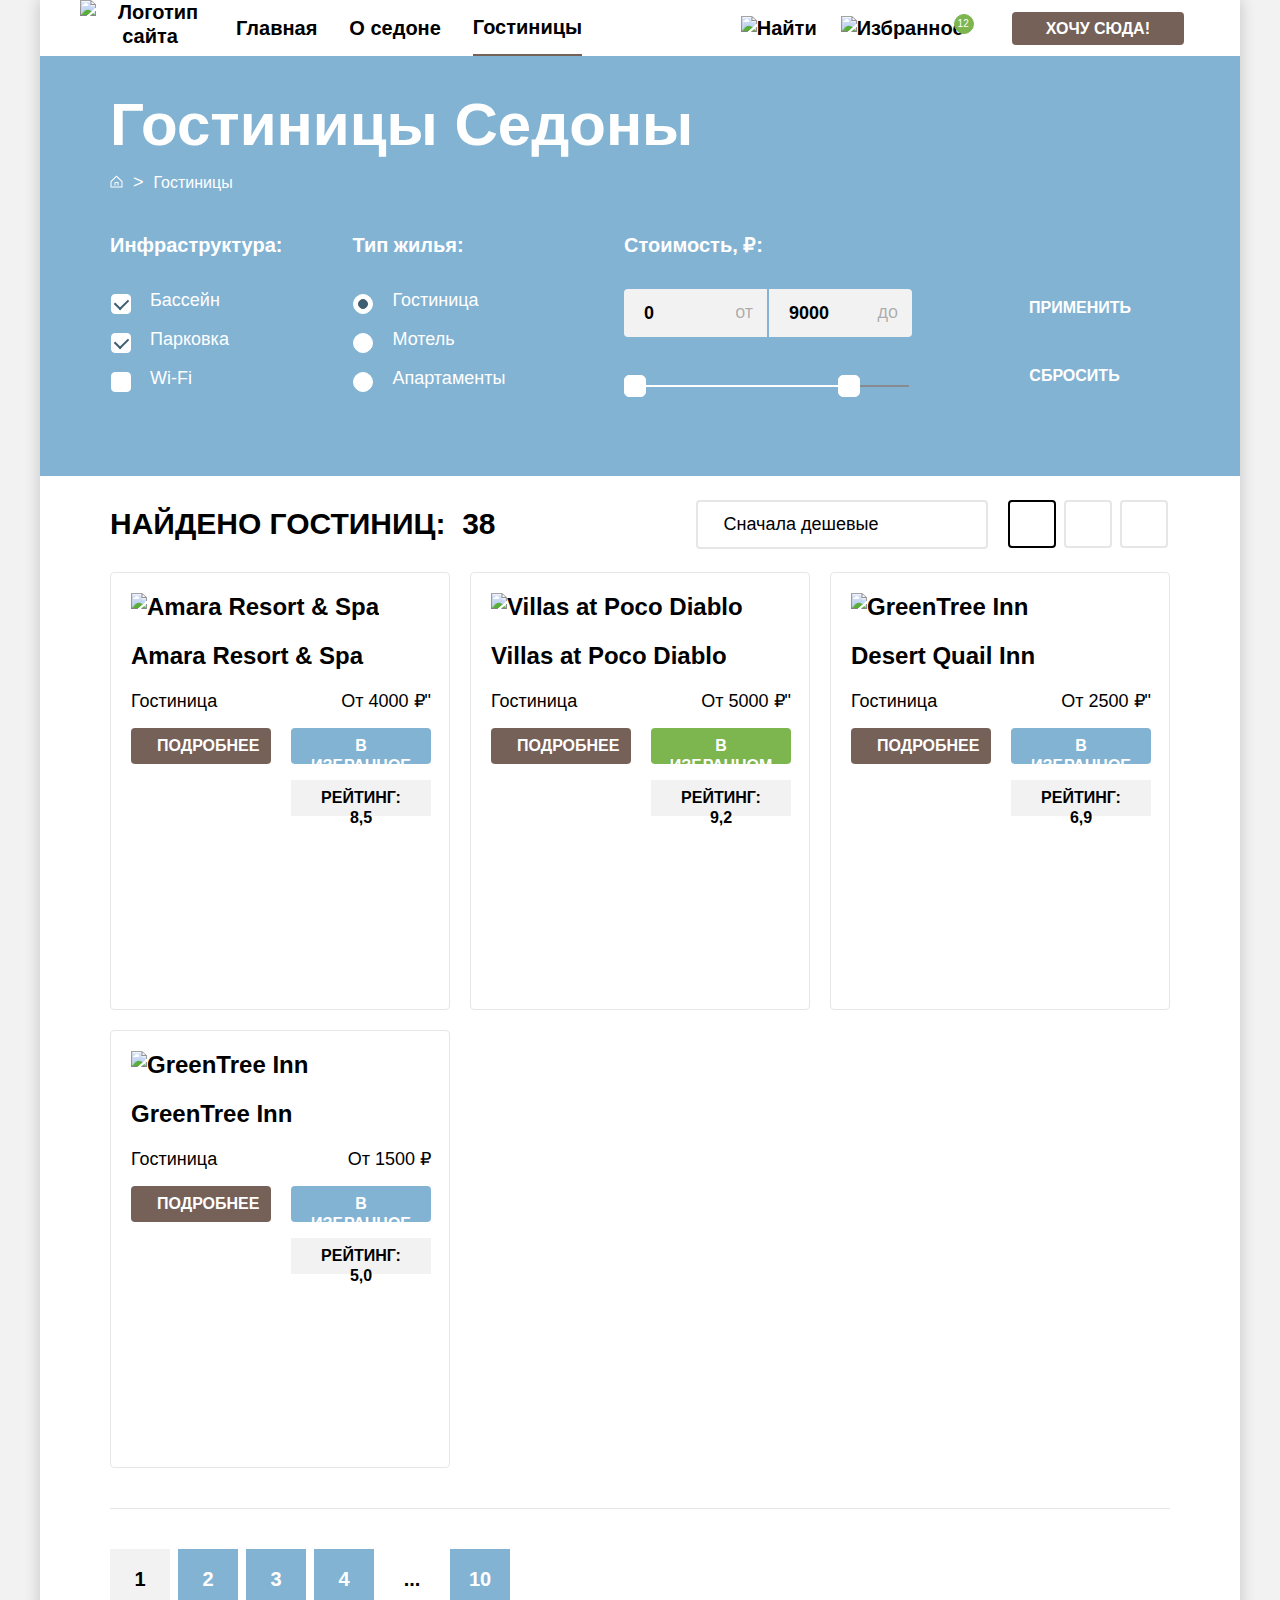
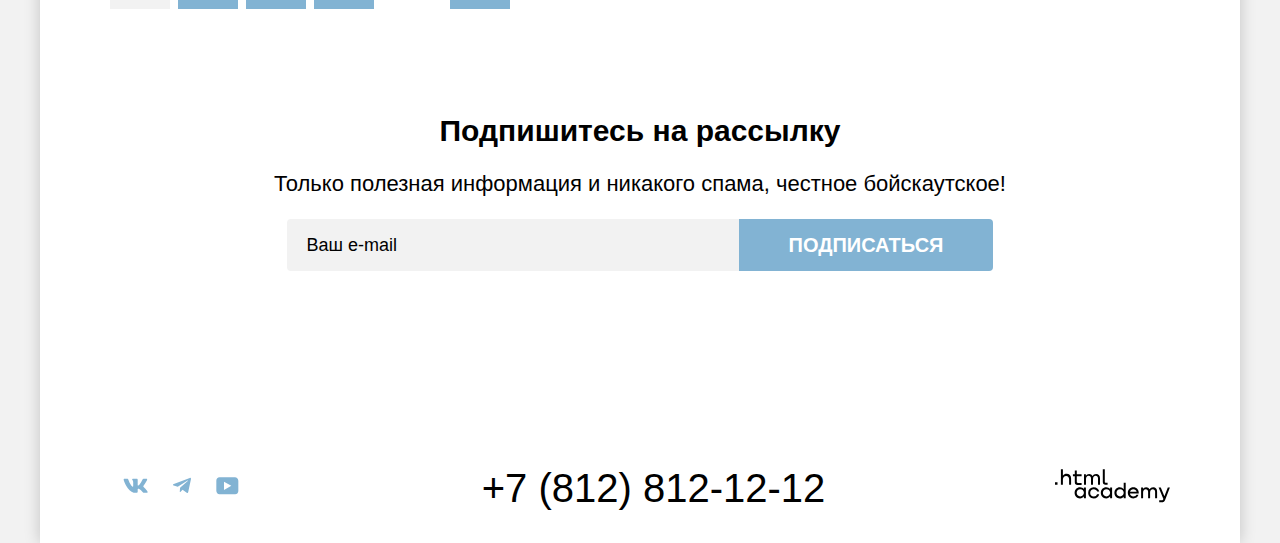
==== commit d5b83c04: "Add files via upload" ====
--- a/catalog.html
+++ b/catalog.html
@@ -12,15 +12,15 @@
     <div class="index-wrapper">
         <header class="page-header">
             <nav class="navigation">
+              <div class="navigation-item-logo">
+                  <a class="navigation-link navigation-link-logo" href="#">
+                      <img class="navigation-logo" src="images/logo.svg" alt="Логотип сайта">
+                  </a>
+              </div>
                 <ul class="navigation-list">
-                    <li class="navigation-item">
-                        <a class="navigation-link navigation-link-logo" href="index.html">
-                            <img class="navigation-logo" src="images/logo.svg" alt="Логотип сайта">
-                        </a>
-                    </li>
                     <li class="navigation-item"><a class="navigation-link" href="index.html">Главная</a></li>
                     <li class="navigation-item"><a class="navigation-link" href="#">О седоне</a></li>
-                    <li class="navigation-item"><a class="navigation-link" href="#">Гостиницы</a></li>
+                    <li class="navigation-item"><a class="navigation-link navigation-link--current" href="#">Гостиницы</a></li>
                 </ul>
                 <ul class="navigation-user-list">
                     <li class="navigation-user-item">
@@ -39,8 +39,13 @@
             <section class="catalog-filters filters">
                 <h2 class="filters-title">Гостиницы Седоны</h2>
                 <ul class="filters-breadcrumb breadcrumb-list">
-                    <li class="breadcrumb-item breadcrumb-home"><a class="breadcrumb-link" href="index.html"><span class="visually-hidden">Главная</span></a></li>
-                    <span class="breadcrumb-item breadcrumb-divider">&gt;</span>
+                    <li class="breadcrumb-item breadcrumb-home">
+                        <a class="breadcrumb-link" href="index.html">
+                            <svg xmlns="http://www.w3.org/2000/svg" width="13" height="13" fill="none"><path fill="#fff" d="m6.5.5-6 5.8v6.2h12V6.3L6.5.5Zm5 11h-10V6.7l5-4.8 5 4.8v4.8Z"/><path fill="#fff" d="M4.5 10.5h1V8h2v2.5h1V7h-4v3.5Z"/></svg>
+                            <span class="visually-hidden">Главная</span>
+                        </a>
+                    </li>
+                    <li class="breadcrumb-item breadcrumb-divider">&gt;</li>
                     <li class="breadcrumb-item"><a class="breadcrumb-link" href="#" aria-current="page">Гостиницы</a></li>
                 </ul>
                 <form class="filters-form form" action="https://echo.htmlacademy.ru/" method="get">
@@ -81,8 +86,16 @@
                     <div class="filters-price">
                         <h3 class="filters-subtitle">Стоимость, ₽:</h3>
                         <div class="filters-price-wrapper">
-                            <input class="filters-field filters-field-from" type="text" value="0">
-                            <input class="filters-field filters-field-to" type="text" value="9000">
+                          <div class=" filters-left-block">
+                            <div class="filters-container-from">
+                              <input class="filters-field filters-field-from" type="text" value="0">
+                            </div>
+                          </div>
+                          <div class=" filters-right-block">
+                            <div class="filters-container-to">
+                              <input class="filters-field filters-field-to" type="text" value="9000">
+                            </div>
+                          </div>
                         </div>
                         <div class="filter-range">
                             <div class="filter-range-scale">
@@ -113,7 +126,7 @@
                     <div class="view-group">
                         <ul class="view-list">
                             <li class="view-item">
-                                <a class="view-link view-link-active view-link-grid" href="#"></a><span class="visually-hidden">Смотреть в виде сетки</span></li>
+                                <a class="view-link view-link--active view-link-grid" href="#"></a><span class="visually-hidden">Смотреть в виде сетки</span></li>
                             <li class="view-item">
                                 <a class="view-link view-link-album" href="#"></a><span class="visually-hidden">Смотреть в альбомном виде</span></li>
                             <li class="view-item">
@@ -190,7 +203,7 @@
                             </h3>
                             <div class="card-info">
                                 <p class="card-info-block card-type-home">Гостиница</p>
-                                <p class="card-info-block card-price">От 1500 ₽"</p>
+                                <p class="card-info-block card-price">От 1500 ₽</p>
                                 <a href="#" class="card-info-block card-btn card-more">подробнее</a>
                                 <a href="#" class="card-info-block card-btn card-favorite">в избранное</a>
                                 <ul class="card-info-block  card-stars-list">
@@ -204,7 +217,7 @@
                 </div>
                 <div class="pagination-wrapper">
                     <ul class="pagination-list">
-                        <li class="pagination-item"><a class="pagination-link pagination-link-active" href="#">1</a></li>
+                        <li class="pagination-item"><a class="pagination-link pagination-link--current" href="#">1</a></li>
                         <li class="pagination-item"><a class="pagination-link" href="#">2</a></li>
                         <li class="pagination-item"><a class="pagination-link" href="#">3</a></li>
                         <li class="pagination-item"><a class="pagination-link" href="#">4</a></li>
@@ -227,19 +240,22 @@
                 <ul class="footer-social social-list">
                     <li class="social-item">
                         <a class="social-link" href="#">
-                            <img class="social-img-vk" src="images/icon-social-vk.svg" width="24" height="14" alt="Посетить нас в Вконтакте">
+                            <svg class="social-img-vk" xmlns="http://www.w3.org/2000/svg" width="25" height="15" fill="none"><path  fill-rule="evenodd"
+                              d="M24.12 1.8c.16-.54 0-.94-.8-.94H20.7c-.67 0-.98.34-1.15.73 0 0-1.33 3.2-3.22 5.27-.61.6-.9.8-1.23.8-.16 0-.41-.2-.41-.75v-5.1c0-.66-.19-.95-.74-.95H9.82c-.42 0-.67.3-.67.59 0 .62.95.76 1.04 2.51v3.8c0 .83-.15.98-.48.98-.9 0-3.06-3.2-4.34-6.88-.25-.72-.5-1-1.18-1H1.57c-.75 0-.9.34-.9.73 0 .68.89 4.07 4.14 8.55 2.17 3.06 5.23 4.72 8 4.72 1.68 0 1.88-.37 1.88-1v-2.32c0-.74.16-.88.7-.88.38 0 1.05.19 2.6 1.66 1.79 1.75 2.08 2.54 3.08 2.54h2.63c.75 0 1.12-.37.9-1.1-.23-.72-1.08-1.77-2.2-3.02-.62-.71-1.54-1.48-1.82-1.86-.39-.5-.28-.71 0-1.15 0 0 3.2-4.42 3.54-5.93Z" clip-rule="evenodd"/></svg>
                             <span class="visually-hidden">Мы в ВКонтакте</span>
                         </a>
                     </li>
                     <li class="social-item">
                         <a class="social-link" href="#">
-                            <img class="social-img-telgram" src="images/icon-social-telegram.svg" width="18" height="16" alt="Посетить нас в Телеграме">
+                            <svg class="social-img-telegram" xmlns="http://www.w3.org/2000/svg" width="18" height="17" fill="none"><path
+                            d="M16.79.96.84 7.1c-1.09.44-1.08 1.05-.2 1.32l4.1 1.28 9.47-5.98c.44-.27.85-.13.52.17l-7.68 6.93-.28 4.22c.41 0 .6-.2.83-.41l1.99-1.94 4.13 3.06c.77.42 1.31.2 1.5-.71l2.72-12.8c.28-1.1-.43-1.61-1.16-1.28Z"/></svg>
                             <span class="visually-hidden">Мы в Телеграм</span>
                         </a>
                     </li>
                     <li class="social-item">
                         <a class="social-link" href="#">
-                            <img class="social-img-youtube" src="images/icon-social-youtube.svg" width="22" height="17" alt="Посетить нас на YouTube">
+                            <svg class="social-img-youtube" xmlns="http://www.w3.org/2000/svg" width="23" height="18" fill="none"><path
+                            d="M18.94.36H3.51C1.65.36.33 1.95.33 3.76v10.09c0 1.91 1.32 3.5 3.18 3.5h15.65c1.64 0 3.17-1.59 3.17-3.4V3.76c-.22-1.8-1.53-3.4-3.39-3.4ZM7.99 12.89V4.82l7.34 4.04-7.34 4.03Z"/></svg>
                             <span class="visually-hidden">Мы в YouTube</span>
                         </a>
                     </li>
@@ -249,7 +265,9 @@
                 <a class="contact-link" href="tel:+78128121212">+7 (812) 812-12-12</a>
             </div>
             <div>
-                <a href="https://htmlacademy.ru/intensive/htmlcss"><img src="images/logo-htmlacademy.svg" alt="Посетить сайт HTML Academy"></a>
+                <a class="footer-link-academy" href="https://htmlacademy.ru/intensive/htmlcss">
+                    <svg xmlns="http://www.w3.org/2000/svg" width="115" height="34" fill="none">
+                    <path  d="M0 13.26v2.6h2.5v-2.6H0ZM11.6 4.86c-1.6 0-2.8.7-3.6 1.7h-.1V.36h-2v15.5h2v-5.3c0-2.1 1.3-3.6 3.3-3.6 1.8 0 2.9 1.4 2.9 3.2v5.7h2v-6.1c.1-3-1.8-4.9-4.5-4.9ZM26.6 5.16h-4.8v-3.7h-2v3.8h-1.9v2h1.9v6c0 1.7 1 2.7 2.7 2.7h4.1v-2h-3.7c-.7 0-1.1-.4-1.1-1.1v-5.7h4.8v-2ZM41.1 4.96c-1.6 0-2.9.8-3.5 2.1h-.1c-.6-1.2-1.8-2.1-3.4-2.1-1.4 0-2.5.8-3.1 1.8h-.1v-1.6H29v10.6h2v-5.4c0-2 1-3.5 2.6-3.5 1.5 0 2.4 1 2.4 2.6v6.3h2v-5.6c0-2.4 1.4-3.3 2.6-3.3 1.5 0 2.4 1 2.4 2.6v6.3h2v-6.5c.1-2.5-1.4-4.3-3.9-4.3ZM47.8 13.06c0 1.7 1 2.7 2.8 2.7h2v-2h-1.7c-.7 0-1.1-.4-1.1-1.1V.36h-2v12.7ZM28.9 20.06c-.9-1.1-2.2-1.8-3.9-1.8-3.1 0-5.4 2.3-5.4 5.6s2.3 5.6 5.4 5.6c1.8 0 3-.8 3.8-1.9h.1v1.6h2v-10.6h-2v1.5Zm-3.6 7.4c-2.2 0-3.6-1.6-3.6-3.6s1.4-3.6 3.6-3.6 3.6 1.6 3.6 3.6c0 1.9-1.4 3.6-3.6 3.6ZM44.2 22.36c-.5-2.4-2.6-4.1-5.4-4.1a5.4 5.4 0 0 0-5.6 5.6c0 3.1 2.2 5.6 5.6 5.6 2.8 0 4.9-1.8 5.4-4.2h-2.1a3.4 3.4 0 0 1-3.3 2.3c-2.2 0-3.6-1.6-3.6-3.6s1.4-3.6 3.6-3.6c1.6 0 2.8 1 3.3 2.2h2.1v-.2ZM55.1 20.06c-.9-1.1-2.2-1.8-3.9-1.8-3.1 0-5.4 2.3-5.4 5.6s2.3 5.6 5.4 5.6c1.8 0 3-.8 3.8-1.9h.1v1.6h2v-10.6h-2v1.5Zm-3.6 7.4c-2.2 0-3.6-1.6-3.6-3.6s1.4-3.6 3.6-3.6 3.6 1.6 3.6 3.6c0 1.9-1.5 3.6-3.6 3.6ZM68.7 20.16c-.9-1.1-2.2-1.9-3.9-1.9-3.1 0-5.4 2.3-5.4 5.6s2.2 5.6 5.4 5.6c1.7 0 3-.8 3.8-1.8h.1v1.5h2v-15.4h-2v6.4Zm-3.6 7.3c-2.2 0-3.6-1.6-3.6-3.6s1.4-3.6 3.6-3.6 3.6 1.6 3.6 3.6c-.1 2-1.5 3.6-3.6 3.6ZM78.3 18.26c-3.3 0-5.5 2.5-5.5 5.6 0 3 2.1 5.6 5.5 5.6 2.5 0 4.5-1.3 5.2-3.6h-2.1c-.5 1-1.6 1.6-3 1.6-1.9 0-3.3-1.3-3.4-2.9h8.8c.2-3.6-2-6.3-5.5-6.3Zm0 1.9c1.7 0 3 1 3.3 2.6h-6.5c.3-1.5 1.5-2.6 3.2-2.6ZM98.2 18.26c-1.6 0-2.9.8-3.6 2h-.1c-.6-1.2-1.8-2-3.4-2-1.4 0-2.5.7-3.1 1.8v-1.5h-1.9v10.6h2v-5.4c0-2 1-3.4 2.6-3.5 1.5 0 2.4 1 2.4 2.6v6.3h2v-5.6c0-2.4 1.4-3.3 2.6-3.3 1.5 0 2.4 1 2.4 2.6v6.3h2v-6.5c.1-2.6-1.4-4.4-3.9-4.4ZM109.4 27.36l-3.6-8.9h-2.2l4.8 11.6c-.3.9-.7 1.2-1.7 1.2h-2.5v2h2.5c1.8 0 2.8-.8 3.5-2.6l4.7-12.2h-2.1l-3.4 8.9Z"/></svg></a>
             </div>
         </footer>
     </div>
--- a/styles/styles.css
+++ b/styles/styles.css
@@ -1,596 +1,1573 @@
-@font-face {
-  font-family: "PT Sans";
-  font-style: normal;
-  font-weight: 400;
-  src: url("../fonts/pt-sans-regular.woff2") format("woff2");
-  font-display: swap;
-}
-
-@font-face {
-  font-family: "PT Sans";
-  font-style: normal;
-  font-weight: 700;
-  src: url("../fonts/pt-sans-bold.woff2") format("woff2");
-  font-display: swap;
-}
-
-@font-face {
-  font-family: "PT Sans";
-  font-style: italic;
-  font-weight: 400;
-  src: url("../fonts/pt-sans-italic.woff2") format("woff2");
-  font-display: swap;
-}
-
-@font-face {
-  font-family: "PT Sans";
-  font-style: italic;
-  font-weight: 700;
-  src: url("../fonts/pt-sans-bold-italic.woff2") format("woff2");
-  font-display: swap;
-}
-
-/* PT Sans Narrow */
-@font-face {
-  font-family: "PT Sans Narrow";
-  font-style: normal;
-  font-weight: 700;
-  src: url("../fonts/pt-sans-narrow-bold.woff2") format("woff2");
-  font-display: swap;
+@font-face{
+    font-family: "PT Sans";
+    font-style: normal;
+    font-weight: 400;
+    src: url("../fonts/ptsans-400.woff2") format("woff2");
+    font-display: swap;
+}
+
+@font-face{
+    font-family: "PT Sans";
+    font-style: normal;
+    font-weight: 700;
+    src: url("../fonts/ptsans-700.woff2") format("woff2");
+    font-display: swap;
+}
+
+:root {
+    --brown-bg: #756157;
+    --brown-dark-bg: #615048;
+    --blue-lightest: #82d3d3;
+    --blue-bg-light: #F0F6FA;
+    --blue-bg: #82B3D3;
+    --blue-dark-bg: #68A2CA;
+    --blue-azure: #E6F0F6;
+    --green-bg: #7DB54F;
+    --green-dark-bg: #6C9E42;
+    --black: #000000;
+    --white: #ffffff;
+    --white-bg: #F2F2F2;
+    --grey: #E5E5E5;
+    --grey-silver: #999999;
+    --grey-semi: #E6E6E6;
+    --grey-darkest: #3F5E72;
+    --grey-dark: #333333;
+    --grey-asphalt: #878b8d;
+    --brown-darkest: #756257;
+    --red:#FF5757;
 }
 
 html {
-  box-sizing: border-box;
+    box-sizing: border-box;
 }
 
 *,
 *::before,
 *::after {
-  box-sizing: inherit;
-}
-
-body {
-  margin: 0;
-  padding: 0;
+    box-sizing: inherit;
 }
 
 a {
-  text-decoration: none;
-}
-
-img {
-  max-width: 100%;
-  height: auto;
-  object-fit: contain;
+    text-decoration: none;
 }
 
 .visually-hidden:not(:focus):not(:active),
 input[type="checkbox"].visually-hidden,
 input[type="radio"].visually-hidden {
+    position: absolute;
+    width: 1px;
+    height: 1px;
+    margin: -1px;
+    border: 0;
+    padding: 0;
+    white-space: nowrap;
+    clip-path: inset(100%);
+    clip: rect(0 0 0 0);
+    overflow: hidden;
+}
+
+body {
+    margin: 0;
+    padding: 0;
+    font-family: "PT Sans", sans-serif;
+    font-size: 18px;
+    line-height: 21px;
+    color: var(--black);
+    background-color: var(--white-bg);
+    position: relative;
+}
+
+.btn {
+    font-family: "PT Sans", sans-serif;
+}
+
+.index-wrapper {
+    background-color: var(--white);
+    box-shadow: 0 0 15px 0 rgba(0, 0, 0, 0.2);
+    width: 1200px;
+    margin: 0 auto;
+    position: relative;
+}
+
+.page-header {
+    color: var(--black);
+    background-color: var(--white);
+}
+
+.navigation {
+    padding: 0 40px;
+    display: flex;
+    justify-content:left;
+}
+
+.navigation-list {
+    padding: 0;
+    margin: 0;
+    list-style: none;
+    display: flex;
+    align-items: center;
+    flex-wrap: wrap;
+}
+
+.navigation-item {
+    margin: 0 16px;
+}
+
+.navigation-link {
+    font-size: 20px;
+    line-height: 24px;
+    color: var(--black);
+    font-weight: 700;
+    text-align: center;
+    padding:15px 0;
+    display: block;
+}
+
+.navigation-link--current {
+    border-bottom: 2px solid var(--brown-darkest);
+}
+
+.navigation-link-logo {
+    padding: 0;
+    margin-right: 30px;
+}
+.navigation-logo {
+  display: block;
   position: absolute;
-  width: 1px;
-  height: 1px;
-  margin: -1px;
-  border: 0;
-  padding: 0;
-  white-space: nowrap;
-  clip-path: inset(100%);
-  clip: rect(0 0 0 0);
-  overflow: hidden;
-}
-
-body {
-  font-family: "PT Sans", sans-serif;
-  font-size: 18px;
-  line-height: 21px;
-  color: #000000;
-  background-color: #f2f2f2;
-}
-
-.index-wrapper {
-  background-color: #ffffff;
-  box-shadow: 0 0 15px 0 rgba(0, 0, 0, 0.2);
-  width: calc(100% - 40px);
-  margin: 0 auto;
-
-}
-
-.page-header {
-  color: #000000;
-  background-color: #ffffff;
-}
-
-.navigation-list {
-  margin: 0;
-  list-style: none;
-}
-
-.navigation-link {
-  font-size: 20px;
-  line-height: 24px;
-  color: #000000;
-  font-weight: 700;
-  text-align: center;
+  top: 0;
+}
+.navigation-item-logo {
+  min-width:140px;
+  position: relative;
 }
 
 .navigation-user-list {
-  margin: 0;
-  list-style: none;
+    padding: 0;
+    margin: 0;
+    list-style: none;
+    display: flex;
+    justify-content: flex-end;
+    align-items: center;
+    margin-left: auto;
+    min-width: 300px;
+    flex-wrap: wrap;
+}
+
+.navigation-user-item {
+    position: relative;
+}
+
+.navigation-user-item .navigation-user-like {
+    color: var(--white);
+    position: absolute;
+    top: 18px;
+    right: 7px;
+    border-radius: 50%;
+    font-size: 10px;
+    line-height: 10px;
+    z-index: 2;
+}
+
+.navigation-user-like::before {
+    content: "";
+    position: absolute;
+    top: -5px;
+    right: -5px;
+    width: 20px;
+    height: 20px;
+    border-radius: 50%;
+    border: 1px solid var(--green-bg);
+    background-color: var(--green-bg);
+    z-index: -1;
+}
+
+.navigation-user-link {
+    font-size: 20px;
+    line-height: 24px;
+    color: var(--black);
+    font-weight: 700;
+    text-align: center;
+    padding: 15px 12px;
+    display: block;
 }
 
 .navigation-btn {
-  font-size: 16px;
-  line-height: 20px;
-  font-weight: 700;
-  text-transform: uppercase;
-  color: #ffffff;
-  background-color: #756157;
-  padding: 8px 34px;
-  border-radius: 4px;
+    font-size: 16px;
+    line-height: 20px;
+    font-weight: 700;
+    text-transform: uppercase;
+    color: var(--white);
+    background-color: var(--brown-bg);
+    border-radius: 4px;
+    padding: 8px 34px;
+    margin-left: 20px;
+    min-width: 160px;
+}
+
+.navigation-btn:hover {
+    background-color: var(--brown-dark-bg);
+}
+
+.navigation-btn:active {
+    background-color: var(--brown-bg);
+    color: rgba(255, 255, 255, 0.3);
+}
+
+.navigation-btn:disabled {
+    background-color: var(--grey);
+    color: var(--white);
 }
 
 .promo {
-  min-height: 485px;
-  background-color: #82B3D3;
-  background-image:
-    url(../images/bg-divider.svg),
-    url(../images/bg-welcome.svg),
-    url(../images/bg-index-welcome.jpg);
-  background-repeat: no-repeat;
-  background-position: bottom, center, center;
-  background-size: 100%, auto, cover;
+    min-height: 485px;
+    background-color: var(--blue-lightest);
+    background-image: url(../images/bg-divider.svg), url(../images/bg-welcome.svg), url(../images/bg-index-welcome.jpg);
+    background-repeat: no-repeat;
+    background-position: bottom, center, center;
+    background-size: 100% auto, auto, cover;
+}
+
+.reasons {
+    padding-top: 60px;
+    max-width: 1200px;
 }
 
 .reasons-decription {
-  font-size: 30px;
-  line-height: 36px;
-  color: #000000;
-  font-weight: 700;
-  text-align: center;
-  text-transform: uppercase;
+    font-size: 30px;
+    line-height: 36px;
+    color: var(--black);
+    font-weight: 700;
+    text-align: center;
+    text-transform: uppercase;
+    margin: 0;
+    padding: 0 290px 0 290px;
 }
 
 .reasons-text {
-  font-size: 22px;
-  line-height: 26px;
-  font-weight: 400;
-  text-align: center;
+    font-size: 22px;
+    line-height: 26px;
+    font-weight: 400;
+    text-align: center;
+    margin: 0;
+    margin-top: 25px;
+    margin-bottom: 70px;
+    padding: 0 274.5px 0 274.5px;
 }
 
 .reasons-list {
-  margin: 0;
-  list-style: none;
+    padding: 0;
+    margin: 0;
+    display: flex;
+    flex-wrap: wrap;
+}
+
+.reasons-item {
+    min-height: 385px;
+    font-size: 18px;
+    line-height: 21px;
+    font-weight: 400;
+    text-align: center;
+    display: flex;
+    flex-direction: column;
+}
+
+
+.reasons-item img {
+    object-fit: contain;
 }
 
 .reasons-title {
-
-  font-size: 24px;
-  line-height: 28px;
-  color: #000000;
-  font-weight: 700;
-  text-align: center;
-  text-transform: uppercase;
+    font-size: 24px;
+    line-height: 28px;
+    color: var(--black);
+    font-weight: 700;
+    text-align: center;
+    text-transform: uppercase;
+    margin: 0;
+    padding: 0;
 }
 
 .reasons-content {
-  font-size: 18px;
-  line-height: 21px;
-  color: #000000;
-  font-weight: 400;
-  text-align: center;
-}
-
-.reasons-item-blue {
-  background-color: #82b3d3;
-}
-
-.reasons-item-blue h3 {
-  color: #ffffff;
-}
-
-.reasons-item-blue p {
-  color: #ffffff;
+    font-size: 18px;
+    line-height: 21px;
+    color: var(--black);
+    font-weight: 400;
+    text-align: center;
+}
+
+.reasons-special .reasons-item-line {
+    color: var(--white);
+}
+
+.reasons-item-usually .reasons-item-line {
+    color: var(--black);
+}
+
+.reasons-item-usually {
+    width: 400px;
+    padding: 85px 112.5px;
+    background-color: var(--blue-bg-light);
+}
+
+.reasons-item-dark {
+    background-color: var(--blue-azure);
+}
+
+.reasons-item-special {
+    background-color: var(--blue-bg);
+    flex-direction: row;
+}
+
+.reasons-special {
+    padding: 85px 102px;
+}
+
+.reasons-item-special h3 {
+    color: var(--white);
+}
+
+.reasons-item-special p {
+    color: var(--white);
+}
+
+.advantages {
+    padding-top: 60px;
 }
 
 .advantages-list {
-  margin: 0;
-  list-style: none;
+    padding: 0;
+    margin: 0;
+    list-style: none;
+    display: flex;
+    flex-wrap: wrap;
+    align-items: center;
+}
+
+.advantages-item {
+  width: 400px;
+    min-height: 385px;
+    font-size: 18px;
+    line-height: 21px;
+    font-weight: 400;
+    text-align: center;
+    display: flex;
+    flex-direction: column;
+    padding: 85px 112.5px;
+    padding-top: 145px;
+    align-items: center;
+    justify-content: end;
+    background-repeat: no-repeat;
+    background-position: center 65px;
+}
+
+.advantages-item-houses {
+    background-image: url(../images/icon-house.svg);
+    background-color: var(--blue-bg-light);
+}
+
+.advantages-item-foods {
+    background-image: url(../images/icon-food.svg);
+}
+
+.advantages-item-gifts {
+    background-image: url(../images/icon-gift.svg);
+    background-color: var(--blue-bg-light);
 }
 
 .advantages-title {
-  font-size: 30px;
-  line-height: 36px;
-  color: #000000;
-  font-weight: 700;
-  text-align: center;
-  text-transform: uppercase;
+    font-family: "PT Sans", sans-serif;
+    margin: 0;
+    padding: 0 347.5px;
+    font-size: 30px;
+    line-height: 36px;
+    color: var(--black);
+    font-weight: 700;
+    text-align: center;
+    text-transform: uppercase;
 }
 
 .advantages-description {
-  font-size: 22px;
-  line-height: 26px;
-  font-weight: 400;
-  text-align: center;
+    margin: 0;
+    margin-top: 20px;
+    padding: 0 355px;
+    font-size: 22px;
+    line-height: 26px;
+    font-weight: 400;
+    text-align: center;
+    padding-bottom: 64px;
 }
 
 .advantages-subtitle {
-  font-size: 24px;
-  line-height: 28px;
-  text-align: center;
-
+    margin: 0;
+    font-size: 24px;
+    line-height: 28px;
+    text-align: center;
 }
 
 .advantages-content {
-  font-size: 18px;
-  line-height: 21px;
-  font-weight: 400;
-  text-align: center;
+    margin: 0;
+    font-size: 18px;
+    line-height: 21px;
+    font-weight: 400;
+    text-align: center;
+}
+
+.search {
+    padding-top: 96px;
+    padding-bottom: 96px;
 }
 
 .search-title {
-  font-size: 30px;
-  line-height: 36px;
-  text-align: center;
+    font-size: 30px;
+    line-height: 36px;
+    text-align: center;
+    padding: 0 304px;
+    margin: 0;
+    margin-bottom: 20px;
 }
 
 .search-text {
-  font-size: 22px;
-  line-height: 26px;
-  text-align: center;
+    font-size: 22px;
+    line-height: 26px;
+    text-align: center;
+    padding: 0 304px;
+    margin: 0;
+    margin-bottom: 54px;
+}
+
+.search-modal-btn {
+    min-width: 376px;
+    border-radius: 4px;
+    padding: 8px 50px;
+    background-color: var(--brown-bg);
+    color: var(--white);
+    text-transform: uppercase;
+    font-weight: 700;
+    font-size: 20px;
+    line-height: 36px;
+    width: 376px;
+    display: block;
+    margin: 0 auto;
+    cursor: pointer;
+    text-align: center;
+}
+
+.search-modal-btn:hover,
+.search-modal-btn:focus {
+    background-color: var(--brown-dark-bg);
+}
+
+.search-modal-btn:active {
+    color: rgba(255, 255, 255, 0.3);
 }
 
 .subscribe {
-  background-color: #82B3D3;
-  background-image: url(../images/bg-subscribe.jpg);
-  background-repeat: no-repeat;
-  background-position: center;
-  background-size: cover;
-  min-height: 414px;
-  text-align: center;
+    background-color: var(--blue-bg);
+    background-image: url(../images/bg-subscribe.jpg);
+    background-repeat: no-repeat;
+    background-position: center;
+    background-size: cover;
+    min-height: 414px;
+    text-align: center;
+    padding: 104px 0 96px 0;
 }
 
 .subscribe-email {
-  background-color: #f2f2f2;
-  border-radius: 4px 0 0 4px;
-  padding: 14px 20px;
-  min-width: 452px;
-  min-height: 52px;
-  font-family: "PT Sans", sans-serif;
+    background-color: var(--white-bg);
+    border-radius: 4px 0 0 4px;
+    padding: 14px 20px;
+    min-width: 452px;
+    min-height: 52px;
+    font-family: "PT Sans", sans-serif;
+    font-weight: 400;
+    font-size: 18px;
+    line-height: 24px;
+    color: var(--black);
+    border: none;
+}
+
+.subscribe-email:hover {
+    background-color: var(--grey-semi);
+}
+
+.subscribe-email:focus {
+    background-color: var(--grey-semi);
+    border: none;
+    outline: 3px solid var(--blue-bg);
+}
+
+.subscribe-btn {
+    font-weight: 700;
+    font-size: 20px;
+    line-height: 36px;
+    background-color: var(--blue-bg);
+    color: var(--white);
+    text-transform: uppercase;
+    padding: 8px 50px;
+    border-radius: 0 4px 4px 0;
+    cursor: pointer;
+}
+
+.subscribe-btn:hover,
+.subscribe-btn:focus {
+    background-color: var(--blue-dark-bg);
+}
+
+.subscribe-btn:active {
+    color: rgba(255, 255, 255, 0.3);
+}
+
+.subscribe-title {
+    margin: 0;
+    margin-bottom: 20px;
+    font-size: 30px;
+    line-height: 36px;
+    color: var(--white);
+    padding: 0 398px;
+}
+
+.subscribe-text {
+    margin: 0;
+    margin-bottom: 54px;
+    font-size: 22px;
+    line-height: 26px;
+    color: var(--white);
+    padding: 0 362.5px;
+}
+
+.subscribe-form {
+    display: flex;
+    justify-content: center;
+}
+
+.footer {
+    padding: 40px 70px 30px 70px;
+    min-height: 120px;
+    display: flex;
+    justify-content: space-between;
+    align-items: center;
+    flex-wrap: wrap;
+}
+
+.social-list {
+    padding: 0;
+    min-width: 142px;
+    margin: 0;
+    list-style: none;
+    display: flex;
+    flex-wrap: wrap;
+    justify-content: space-around;
+}
+
+.social-link {
+    padding: 3px;
+}
+
+.social-link svg {
+    fill: var(--blue-bg);
+}
+
+.social-link:hover svg,
+.social-link:focus svg {
+    fill: var(--blue-dark-bg);
+}
+
+.social-link:active svg {
+    fill: var(--blue-dark-bg);
+    opacity: 0.3;
+}
+
+.contact-link {
+    font-size: 40px;
+    line-height: 40px;
+    text-transform: uppercase;
+    color: var(--black);
+}
+
+.contact-link:hover {
+    color: var(--brown-bg);
+}
+
+.contact-link:active {
+    color: var(--brown-bg);
+    opacity: 0.3;
+}
+
+.footer-link-academy svg {
+    fill: var(--black);
+}
+
+.footer-link-academy:hover svg {
+    fill: var(--brown-bg);
+}
+
+.footer-link-academy:active svg {
+    fill: var(--brown-bg);
+    opacity: 0.3;
+}
+
+.filters {
+    background-color: var(--blue-bg);
+    padding: 30px 70px 70px 70px;
+    background-image: url(../images/bg-filter.jpg);
+    background-repeat: no-repeat;
+    background-position: center;
+    background-size: cover;
+}
+
+.filters-title {
+    font-size: 60px;
+    line-height: 78px;
+    font-weight: 700;
+    color: var(--white);
+    text-align: left;
+    margin: 0;
+    margin-bottom: 8px;
+}
+
+.breadcrumb-list {
+    padding: 0;
+    list-style: none;
+    display: flex;
+    align-items: center;
+    margin: 0;
+    margin-bottom: 40px;
+    flex-wrap: wrap;
+}
+
+.breadcrumb-item {
+    margin-right: 10px;
+}
+
+.breadcrumb-home :hover {
+    fill: red;
+}
+
+.breadcrumb-divider {
+    color: var(--white);
+}
+
+.breadcrumb-link {
+    font-size: 16px;
+    line-height: 21px;
+    color: var(--white);
+}
+
+.breadcrumb-link:hover {
+    opacity: 0.6;
+}
+
+.breadcrumb-link:active {
+    opacity: 0.3;
+}
+
+.filters-form {
+    display: flex;
+}
+
+.form-wrapper {
+    border: none;
+    padding: 0;
+    margin: 0;
+    margin-right: 70px;
+}
+
+.filters-list {
+    padding: 0;
+    padding-left: 40px;
+    margin: 0;
+    list-style: none;
+}
+
+.filters-item {
+    margin: 0;
+    margin-bottom: 16px;
+}
+
+.filters-name {
+    position: relative;
+    cursor: pointer;
+}
+
+.filters-name:hover,
+.filters-name:active {
+    color: rgba(255, 255, 255, 0.3);
+}
+
+.filters-name-checkbox::before {
+    content: "";
+    position: absolute;
+    left: -39px;
+    top: 4px;
+    border-radius: 4px;
+    border: 1px solid var(--white);
+    background-color: var(--white);
+    width: 20px;
+    height: 20px;
+    cursor: pointer;
+}
+
+.filters-name-checkbox:hover::before,
+.filters-name-checkbox:active::before {
+    background: rgba(255, 255, 255, 0.3);
+    border: none;
+}
+.filters-check:focus +.filters-name-checkbox::before{
+  outline:3px solid var(--blue-dark-bg);
+  border:none;
+}
+.filters-check:checked+.filters-name-checkbox::after {
+    content: "";
+    position: absolute;
+    left: -35px;
+    top: 8px;
+    width: 13px;
+    height: 9px;
+    border-left: 2px solid var(--grey-darkest);
+    border-bottom: 2px solid var(--grey-darkest);
+    rotate: -45deg;
+    cursor: pointer;
+}
+
+.filters-name-radio::before {
+    content: "";
+    position: absolute;
+    left: -39px;
+    top: 4px;
+    width: 20px;
+    height: 20px;
+    border-radius: 50%;
+    border: 1px solid var(--white);
+    background-color: var(--white);
+    cursor: pointer;
+}
+
+.filters-name-radio:hover::before,
+.filters-name-radio:active::before {
+    background: rgba(255, 255, 255, 0.3);
+    border: none;
+}
+
+.filters-radio:focus +.filters-name-radio::before{
+  outline:3px solid var(--blue-dark-bg);
+  border:none;
+}
+
+.filters-radio:checked+.filters-name-radio::after {
+    content: "";
+    position: absolute;
+    left: -34px;
+    top: 9px;
+    width: 10px;
+    height: 10px;
+    border-radius: 50%;
+    border: 1px solid var(--grey-darkest);
+    background: var(--grey-darkest);
+    cursor: pointer;
+}
+
+
+.filters-subtitle {
+    padding: 0;
+    font-size: 20px;
+    line-height: 24px;
+    font-weight: 700;
+    color: var(--white);
+    margin: 0;
+    margin-bottom: 32px;
+}
+
+.filters-name {
+    font-size: 18px;
+    line-height: 23px;
+    font-weight: 400;
+    color: var(--white);
+}
+
+.filters-subtitle {
+    font-size: 20px;
+    line-height: 24px;
+    font-weight: 700;
+    color: var(--white);
+}
+
+.filters-field {
+    width: 143px;
+    height: 48px;
+    font-size: 18px;
+    line-height: 24px;
+    font-weight: 700;
+    padding: 12px 20px;
+    padding-right: 38px;
+    margin-bottom: 48px;
+    border: none;
+    background-color: var(--white-bg);
+}
+
+.filters-field:hover {
+    background-color: var(--grey-semi);
+}
+
+.filters-field:focus {
+    background-color: var(--grey-semi);
+    border: none;
+    outline: 3px solid var(--blue-bg);
+}
+
+.filters-price {
+    margin-left: auto;
+}
+
+.filters-field-from {
+    border-radius: 4px 0 0 4px;
+    position: relative;
+}
+
+.filters-field-from {
+    position: relative;
+}
+
+.filters-field-from:before {
+    content: "";
+    position: absolute;
+    width: 20px;
+    height: 11px;
+    border: 1px solid red;
+    top: 0;
+    left: 0;
+}
+
+.filters-left-block {
+  position: relative;
+}
+.filters-right-block{
+  position: relative;
+}
+.filters-container-from::after {
+  content: "от";
+  position: absolute;
+  top:11%;
+  right: 14px;
+  z-index: 5;
   font-weight: 400;
   font-size: 18px;
   line-height: 24px;
-  color: #000000;
-  border: none;
-}
-
-.subscribe-btn {
+  font-family: "PT Sans", sans-serif;
+  color: rgba(0, 0, 0, 0.3);
+}
+.filters-container-to::after {
+  content: "до";
+  position: absolute;
+  top: 11%;
+  right: 14px;
+  z-index: 5;
+  font-weight: 400;
+  font-size: 18px;
+  line-height: 24px;
+  font-family: "PT Sans", sans-serif;
+  color: rgba(0, 0, 0, 0.3);
+}
+
+.filters-field-to {
+    border-radius: 0 4px 4px 0;
+    margin-left: 2px;
+}
+
+.filters-price-wrapper {
+    width: 285px;
+    display: flex;
+    position: relative;
+}
+
+.filter-range-wrapper {
+    margin-bottom: 10px;
+    padding: 39px 18px;
+    border-radius: 3px;
+    background-color: var(--grey-silver);
+}
+
+.filter-range {
+    position: relative;
+}
+
+.filter-range-scale {
+    height: 2px;
+    background-color: var(--grey-asphalt);
+}
+
+.filter-range-bar {
+    height: 2px;
+    width: 75%;
+    background-color: var(--white);
+}
+
+.filter-range-handle {
+    position: absolute;
+    top: 50%;
+    left: 0%;
+    transform: translateY(-50%);
+    width: 20px;
+    height: 20px;
+    box-sizing: content-box;
+    padding: 0;
+    border: 1px solid var(--white);
+    border-radius: 5px;
+    background-color: var(--white);
+    cursor: pointer;
+}
+
+.filter-range-handle-max {
+    left: 75%;
+}
+
+.filters-control {
+    width: 191px;
+    padding-top: 57px;
+    margin-left: 70px;
+}
+
+.filters-btn {
+    font-size: 16px;
+    line-height: 20px;
+    font-weight: 700;
+    color: var(--white);
+    text-transform: uppercase;
+    cursor: pointer;
+}
+
+.filters-btn-apply {
+    border-radius: 4px;
+    padding: 8px 50px;
+    width: 191px;
+    height: 36px;
+    background-color: var(--blue-bg);
+    border: none;
+    margin-bottom: 32px;
+}
+
+.filters-btn-apply:hover,
+.filters-btn-apply:focus {
+    background-color: var(--blue-dark-bg);
+}
+
+.filters-btn-apply:active {
+    color: rgba(255, 255, 255, 0.3);
+}
+
+.filters-btn-reset {
+    border-radius: 4px;
+    padding: 8px 50px;
+    width: 191px;
+    height: 36px;
+    background-color: transparent;
+    border: none;
+    color: var(--white);
+}
+
+.filters-btn-reset:hover {
+    color: rgba(255, 255, 255, 0.6);
+}
+
+.filters-btn-reset:focus {
+    outline: none;
+    color: var(--white);
+    border: 1px solid var(--blue-bg);
+}
+
+.filters-btn-reset:active {
+    color: rgba(255, 255, 255, 0.3);
+    border: none;
+}
+
+.filters-btn-reset:disabled {
+    color: rgba(255, 255, 255, 0.6);
+    border: none;
+}
+
+.result {
+    background-color: var(--white);
+    padding: 0 70px;
+}
+
+.result-wrapper {
+    display: flex;
+    align-items: center;
+}
+
+.result-group {
+    font-size: 30px;
+    line-height: 36px;
+    font-weight: 700;
+    text-transform: uppercase;
+}
+
+.sorting-group {
+    margin-left: 200px;
+}
+
+.result-sorting {
+    border: 2px solid var(--grey-semi);
+    border-radius: 4px;
+    padding: 9px 26px;
+    padding-right: 40px;
+    width: 292px;
+    height: 49px;
+    font-weight: 400;
+    font-size: 18px;
+    line-height: 21px;
+    background-color: transparent;
+    font-family: "PT Sans", sans-serif;
+    appearance: none;
+    background-image: url(../images/icon-selector.svg);
+    background-repeat: no-repeat, repeat;
+    background-position: right 8% top 50%;
+    background-size: auto;
+    cursor: pointer;
+}
+
+.result-sorting:hover,
+.result-sorting:focus {
+    border: 2px solid var(--blue-dark-bg);
+}
+
+.result-sorting:disabled {
+    border: 2px solid rgba(172, 167, 167, 0.3);
+    color: rgba(172, 167, 167, 0.3);
+}
+
+.view-group {
+    margin-left: auto;
+}
+
+.view-list {
+    list-style: none;
+    padding: 0;
+    margin: 0;
+    display: flex;
+    flex-wrap: wrap;
+    min-width:170px;
+}
+
+.view-item {
+    margin-left: 8px;
+}
+
+.view-link {
+    border: 2px solid var(--grey-semi);
+    border-radius: 4px;
+    padding: 14px 12px;
+    width: 48px;
+    height: 48px;
+    display: block;
+}
+
+.view-link:focus {
+    border: 2px solid var(--blue-bg);
+    outline: none;
+}
+
+.view-link:hover,
+.view-link:active {
+    border: 2px solid var(--black);
+}
+
+.view-link--active {
+    border: 2px solid var(--black);
+}
+
+.view-link-grid {
+    background-image: url(../images/icon-view-tile.svg);
+    background-repeat: no-repeat;
+    background-position: center;
+}
+
+.view-link-album {
+    background-image: url(../images/icon-view-album.svg);
+    background-repeat: no-repeat;
+    background-position: center;
+}
+
+.view-link-list {
+    background-image: url(../images/icon-view-list.svg);
+    background-repeat: no-repeat;
+    background-position: center;
+}
+
+.cards-list {
+    list-style: none;
+    padding: 0;
+    padding-bottom: 40px;
+    margin: 0;
+    display: grid;
+    gap: 20px;
+    grid-template-columns: 1fr 1fr 1fr;
+}
+
+.card-info {
+    display: grid;
+    grid-template-columns: 1fr 1fr;
+    gap: 16px 20px;
+}
+
+.card-info-block {
+    margin: 0;
+}
+
+.cards-item {
+    border: 1px solid var(--grey-semi);
+    border-radius: 4px;
+    padding: 20px;
+    width: 340px;
+    min-height: 438px;
+}
+
+.card-link {
+    font-size: 24px;
+    line-height: 28px;
+    font-weight: 700;
+    color: var(--black);
+}
+
+.card-type-home {
+    font-size: 18px;
+    line-height: 21px;
+    font-weight: 400;
+}
+
+.card-price {
+    font-size: 18px;
+    line-height: 21px;
+    font-weight: 400;
+    text-align: right;
+}
+
+.card-btn {
+    font-size: 16px;
+    line-height: 20px;
+    font-weight: 700;
+    text-transform: uppercase;
+    text-align: center;
+    width: 140px;
+    height: 36px;
+    color: var(--white);
+    cursor: pointer;
+}
+
+.card-more {
+    border-radius: 4px;
+    padding: 8px 26px;
+    background-color: var(--brown-bg);
+    border: none;
+}
+
+.card-more:hover,
+.card-more:focus {
+    background-color: var(--brown-dark-bg);
+}
+
+.card-more:disabled {
+    background-color: var(--grey);
+    color: var(--white);
+}
+
+.card-favorite {
+    border-radius: 4px;
+    padding: 8px 17px;
+    background-color: var(--blue-bg);
+    border: none;
+}
+
+.card-favorite:hover,
+.card-favorite:focus {
+    background-color: var(--blue-dark-bg);
+}
+
+.card-favorite-active {
+    background-color: var(--green-bg);
+}
+
+.card-favorite:disabled {
+    background-color: var(--grey);
+    color: var(--white);
+}
+
+.card-favorite-active:hover,
+.card-favorite-active:focus {
+    background-color: var(--green-dark-bg);
+}
+
+.card-favorite:disabled {
+    background-color: var(--grey);
+    color: var(--white);
+}
+
+.card-favorite-active:disabled {
+    background-color: var(--grey);
+    color: var(--white);
+}
+
+.card-rating {
+    font-size: 16px;
+    line-height: 20px;
+    font-weight: 700;
+    text-transform: uppercase;
+    text-align: center;
+    width: 140px;
+    height: 36px;
+    color: var(--black);
+    background-color: var(--white-bg);
+    padding: 8px 20px;
+    cursor: default;
+}
+
+.card-stars-list {
+    height: 37px;
+    display: flex;
+    align-items: center;
+    justify-content: left;
+    padding: 0;
+}
+
+.card-star {
+    display: block;
+    width: 18px;
+    height: 17px;
+    background-image: url(../images/icon-star.svg);
+    background-repeat: no-repeat;
+    background-position: center;
+    margin-right: 2px;
+}
+
+.card-btn:active {
+    color: rgba(255, 255, 255, 0.3);
+}
+
+.pagination-list {
+    margin: 0;
+    padding: 0;
+    padding-top: 40px;
+    list-style: none;
+    display: flex;
+    border-top: 1px solid var(--grey-semi);
+}
+
+.pagination-item {
+    display: block;
+    min-width: 60px;
+    height: 60px;
+    background-color: transparent;
+    color: var(--black);
+    text-align: center;
+    font-weight: 700;
+    font-size: 20px;
+    line-height: 60px;
+    margin-right: 8px;
+    cursor: default;
+}
+
+.pagination-link {
+    display: block;
+    min-width: 60px;
+    height: 60px;
+    background-color: var(--blue-bg);
+    color: var(--white);
+    text-align: center;
+    font-weight: 700;
+    font-size: 20px;
+    line-height: 60px;
+    cursor: pointer;
+}
+
+.pagination-link--current {
+    display: block;
+    min-width: 60px;
+    height: 60px;
+    background-color: var(--white-bg);
+    color: var(--black);
+    text-align: center;
+    font-weight: 700;
+    font-size: 20px;
+    line-height: 60px;
+}
+
+.pagination-link:hover {
+    background-color: var(--blue-dark-bg);
+}
+
+.pagination-link:active {
+    background-color: var(--blue-dark-bg);
+    color: rgba(255, 255, 255, 0.3);
+}
+
+.pagination-link--current:hover,
+.pagination-link--current:active,
+.pagination-link--current:focus {
+    background-color: var(--white-bg);
+    color: var(--black);
+}
+
+.subscribe-catalog {
+    background-color: var(--white);
+    background-image: none;
+    min-height: 414px;
+    color: var(--black);
+}
+
+.subscribe-catalog-title {
+    margin: 0;
+    font-size: 30px;
+    line-height: 36px;
+    color: var(--black);
+}
+
+.subscribe-catalog-text {
+    font-size: 22px;
+    line-height: 26px;
+    color: var(--black);
+}
+.popup-bg {
+  position: absolute;
+background-color:rgba(242, 242, 242, 0.7);
+width: 100%;
+height: 100%;
+}
+.popup-module {
+  background-color: var(--white);
+  width:717px;
+  min-height: 576px;
+  margin: 0 auto;
+  border-radius: 30px;
+  padding: 64px 70px;
+  position: relative;
+  margin-top: 400px;
+}
+.popup-close-btn {
+  position: absolute;
+  top: 12%;
+  right: 7%;
+  width: 52px;
+  height: 52px;
+  border-radius: 50%;
+  border: 1px solid var(--white-bg);
+  background-color: var(--white-bg);
+  cursor: pointer;
+}
+.popup-close-btn:hover {
+  border: 1px solid var(--grey-semi);
+  background-color: var(--grey-semi);
+}
+.popup-close-btn:focus {
+  background-color: var(--grey-semi);
+  border: 1px solid var(--grey-semi);
+  outline:3px solid var(--blue-bg);
+}
+.popup-close-btn::before {
+  content: "";
+  position: absolute;
+  top: 25%;
+  right: 50%;
+  width: 1px;
+  height: 24px;
+  border-left: 1px solid var(--black);
+  rotate: 45deg;
+}
+.popup-close-btn::after {
+  content: "";
+  position: absolute;
+  top:25%;
+  right: 50%;
+  width: 1px;
+  height: 24px;
+  border-left: 1px solid var(--black);
+  rotate: -45deg;
+}
+.popup-title {
+  text-transform: uppercase;
+  font-weight: 700;
+  font-size: 30px;
+  line-height: 36px;
+  text-align: left;
+}
+.popup-search-btn {
+  display: block;
+  width: 577px;
+  text-align: center;
+  border:1px solid var(--blue-bg);
+  border-radius:10px;
+  background-color:var(--blue-bg);
+  color:var(--white);
   font-weight: 700;
   font-size: 20px;
-  line-height: 36px;
-  background-color: #82B3D3;
-  color: #ffffff;
-  text-transform: uppercase;
-  padding: 8px 50px;
-  border-radius: 0 4px 4px 0;
+  line-height: 24px;
+  padding: 18px 20px;
   cursor: pointer;
 }
-
-.subscribe-title {
-  font-size: 30px;
-  line-height: 36px;
-  color: #ffffff;
-}
-
-.subscribe-text {
-  font-size: 22px;
-  line-height: 26px;
-  color: #ffffff;
-}
-
-.social-list {
-  margin: 0;
-  list-style: none;
-}
-
-.contact-link {
-  font-size: 40px;
-  line-height: 40px;
-  text-transform: uppercase;
-  color: #000000;
-}
-
-.filters {
-  background-color: #82B3D3;
-}
-
-.filters-title {
-  font-size: 60px;
-  line-height: 78px;
+.popup-search-btn:hover,
+.popup-search-btn:focus {
+  background-color:var(--blue-dark-bg);
+}
+
+.popup-search-btn:active {
+  background-color: var(--blue-dark-bg);
+  color: rgba(255, 255, 255, 0.3);
+}
+.popup-wrapper-row {
+  display: flex;
+  flex-direction: row;
+  justify-content: space-between;
+  align-items:baseline;
+  margin-bottom: 23px;
+}
+.popup-date {
+font-weight: 700;
+font-size: 20px;
+line-height: 24px;
+margin-right: 15px;
+}
+.popup-input {
   font-weight: 700;
-  color: #ffffff;
-  text-align: left;
-  margin: 0;
-}
-
-.breadcrumb-list {
-  list-style: none;
-}
-
-.breadcrumb-link {
-  font-size: 16px;
-  line-height: 21px;
-  color: #ffffff;
-}
-
-.filters {
-  background-image: url(../images/bg-filter.jpg);
-  background-repeat: no-repeat;
-  background-position: center;
-  background-size: 100%;
-}
-
-.filters-list {
-  list-style: none;
-}
-
-.filters-subtitle {
-  font-size: 20px;
-  line-height: 24px;
-  font-weight: 700;
-  color: #ffffff;
-}
-
-.filters-name {
-  font-size: 18px;
-  line-height: 23px;
-  font-weight: 400;
-  color: #ffffff;
-}
-
-.filters-subtitle {
-  font-size: 20px;
-  line-height: 24px;
-  font-weight: 700;
-  color: #ffffff;
-}
-
-.filters-field {
-  width: 143px;
-  height: 48px;
   font-size: 18px;
   line-height: 24px;
-  font-weight: 700;
-}
-
-.filters-btn {
+  background-color:var(--white-bg);
+  border:none;
+}
+.popup-input-wrapper {
+  position: relative;
+}
+.popup-input:hover {
+  background-color: var(--grey-semi);
+}
+.popup-input:focus {
+  background-color: var(--grey-semi);
+  outline:3px solid var(--blue-bg);
+}
+.popup-text {
+font-weight: 400;
+font-size: 16px;
+line-height: 21px;
+margin: 0;
+padding: 0;
+padding-left: 20px;
+}
+.popup-text-error {
+font-weight: 400;
+font-size: 16px;
+line-height: 21px;
+color:var(--red);
+}
+.popup-arrived,
+.popup-departure{
+  min-width: 440px;
+  min-height: 48px;
+  padding: 12px 48px 12px 20px;
+  margin-bottom: 4px;
+  border-radius:4px;
+}
+.popup-arrived {
+  background-image: url(../images/icon-calendar.svg);
+  background-repeat: no-repeat;
+  background-position:   95% center;
+}
+
+.popup-departure {
+  background-image: url(../images/icon-calendar.svg);
+  background-repeat: no-repeat;
+  background-position:   95% center;
+}
+
+.popup-input-number {
+  padding: 14px 5px;
+  width:31px;
+  background-color:var(--white-bg);
+  border:none;
+  text-align: center;
+}
+.popup-quantity {
+  padding: 14px 10px;
+  width: 40px;
+  background-color:var(--white-bg);
+  text-align: center;
+  color:rgba(117, 97, 87, 0.3);
+  font-size: 30px;
+  cursor: pointer;
+}
+
+.popup-quantity:hover {
+  background-color: var(--grey-semi);
+}
+.popup-quantity:focus {
+  background-color: var(--grey-semi);
+}
+.popup-container {
+  display: flex;
+  align-items:baseline;
+}
+.popup-box {
+  display: flex;
+}
+.popup-quantity-minus {
+  border-top-left-radius:4px;
+  border-bottom-left-radius: 4px;
+}
+.popup-quantity-plus {
+  border-top-right-radius:4px;
+  border-bottom-right-radius: 4px;
+}
+.popup-adults {
+  margin-right: 42px;
+}
+.popup-children {
+  margin-right: 10px;
+}
+.popup-info-btn {
+  color:var(--white);
+  font-size: 16px;
+  text-align: center;
+  width: 26px;
+  height: 26px;
+  border-radius: 50%;
+  border: none;
+  background-color: var(--blue-bg);
+  cursor: pointer;
+  padding: 2px 4px;
+  margin-right: 46px;
+}
+.popup-info-btn:hover,
+.popup-info-btn:focus {
+  background-color:var(--blue-dark-bg);
+}
+
+.popup-info-btn:active {
+  background-color: var(--blue-dark-bg);
+  color: rgba(255, 255, 255, 0.3);
+}
+
+.popup-area {
+  display: flex;
+  position: relative;
+  align-items:baseline;
+}
+.popup-info-block {
+  width: 256px;
+  color:var(--white);
+  background-color: var(--black);
+  font-weight: 400;
   font-size: 16px;
   line-height: 20px;
-  font-weight: 700;
-  color: #ffffff;
-  text-transform: uppercase;
-  cursor: pointer;
-}
-
-.filters-btn-apply {
-  border-radius: 4px;
-  padding: 8px 50px;
-  width: 191px;
-  height: 36px;
-  background-color: #82b3d3;
-  border: none;
-}
-
-.filters-btn-reset {
-  border-radius: 4px;
-  padding: 8px 50px;
-  width: 191px;
-  height: 36px;
-  background-color: transparent;
-  border: none;
-}
-
-.result {
-  background-color: #ffffff;
-}
-
-.result-group {
-  font-size: 30px;
-  line-height: 36px;
-  font-weight: 700;
-  text-transform: uppercase;
-}
-
-.result-sorting {
-  border: 2px solid #E6E6E6;
-  border-radius: 4px;
-  padding: 14px 20px;
-  width: 292px;
-  height: 49px;
-  font-weight: 400;
-  font-size: 18px;
-  line-height: 21px;
-  background-color: transparent;
-}
-
-.view-list {
-  list-style: none;
-}
-
-.view-link {
-  border: 2px solid #E6E6E6;
-  border-radius: 4px;
-  padding: 14px 12px;
-  width: 48px;
-  height: 48px;
-  display: block;
-}
-
-.catalog-list {
-  list-style: none;
-}
-
-.catalog-item {
-  border: 1px solid #e6e6e6;
-  border-radius: 4px;
-  padding: 20px;
-  width: 340px;
-  min-height: 438px;
-}
-
-.card-table {
-  border-collapse: collapse;
-}
-
-.card-link {
-  font-size: 24px;
-  line-height: 28px;
-  font-weight: 700;
-  color: #000000;
-}
-
-.card-type-home {
-  font-size: 18px;
-  line-height: 21px;
-  font-weight: 400;
-}
-
-.card-type-price {
-  font-size: 18px;
-  line-height: 21px;
-  font-weight: 400;
-  text-align: right;
-}
-
-.card-btn {
-  font-size: 16px;
-  line-height: 20px;
-  font-weight: 700;
-  text-transform: uppercase;
-  text-align: center;
-  width: 140px;
-  height: 36px;
-  color: #ffffff;
-  cursor: pointer;
-}
-
-.card-more {
-  border-radius: 4px;
-  padding: 8px 26px;
-  background-color: #756157;
-  border: none;
-
-}
-
-.card-favorite {
-  border-radius: 4px;
-  padding: 8px 20px;
-  background-color: #82b3d3;
-  border: none;
-}
-
-.card-favorite-active {
-  background-color: #7DB54F;
-}
-
-.card-rating {
-  font-size: 16px;
-  line-height: 20px;
-  font-weight: 700;
-  text-transform: uppercase;
-  text-align: center;
-  width: 140px;
-  height: 36px;
-  color: #000000;
-  background-color: #f2f2f2;
-
-}
-
-.card-stars {
-  height: 37px;
-  display: flex;
-  align-items: center;
-  justify-content: left;
-}
-
-.card-star {
-  display: block;
-  width: 18px;
-  height: 17px;
-  background-image: url(../images/icon-star.svg);
-  background-repeat: no-repeat;
-  background-position: center;
-}
-
-.pagination-list {
-  margin: 0;
-  list-style: none;
-  display: flex;
-}
-
-.pagination-item {
-  display: block;
-  min-width: 60px;
-  height: 60px;
-  background-color: transparent;
-  color: #000000;
-  text-align: center;
-  font-weight: 700;
-  font-size: 20px;
-  line-height: 60px;
-  margin-right: 8px;
-  cursor: default;
-}
-
-.pagination-link {
-  display: block;
-  min-width: 60px;
-  height: 60px;
-  background-color: #82B3D3;
-  color: #ffffff;
-  text-align: center;
-  font-weight: 700;
-  font-size: 20px;
-  line-height: 60px;
-  cursor: pointer;
-}
-
-.pagination-link-active {
-  display: block;
-  min-width: 60px;
-  height: 60px;
-  background-color: #f2f2f2;
-  color: #000000;
-  text-align: center;
-  font-weight: 700;
-  font-size: 20px;
-  line-height: 60px;
-}
-
-.subscribe-catalog {
-  background-color: #ffffff;
-  background-image: none;
-  min-height: 414px;
-  color: #000000;
-}
-
-.subscribe-catalog-title {
-  margin: 0;
-  font-size: 30px;
-  line-height: 36px;
-  color: #000000;
-}
-
-.subscribe-catalog-text {
-  font-size: 22px;
-  line-height: 26px;
-  color: #000000;
-}
-
-.footer {
-  display: flex;
-  justify-content: space-between;
-}
-
-.social-list {
-  display: flex;
-}
+  padding: 15px 18px 18px 22px;
+  border-radius: 10px;
+  position: absolute;
+  top:95%;
+  right:-105%;
+}
+.popup-info-block::after {
+  content: "";
+  position: absolute;
+  top: -7px;
+  right: 50%;
+  width: 15px;
+  height: 15px;
+  border: 1px solid var(--black);
+  background-color:var(--black);
+  rotate: 45deg;
+}
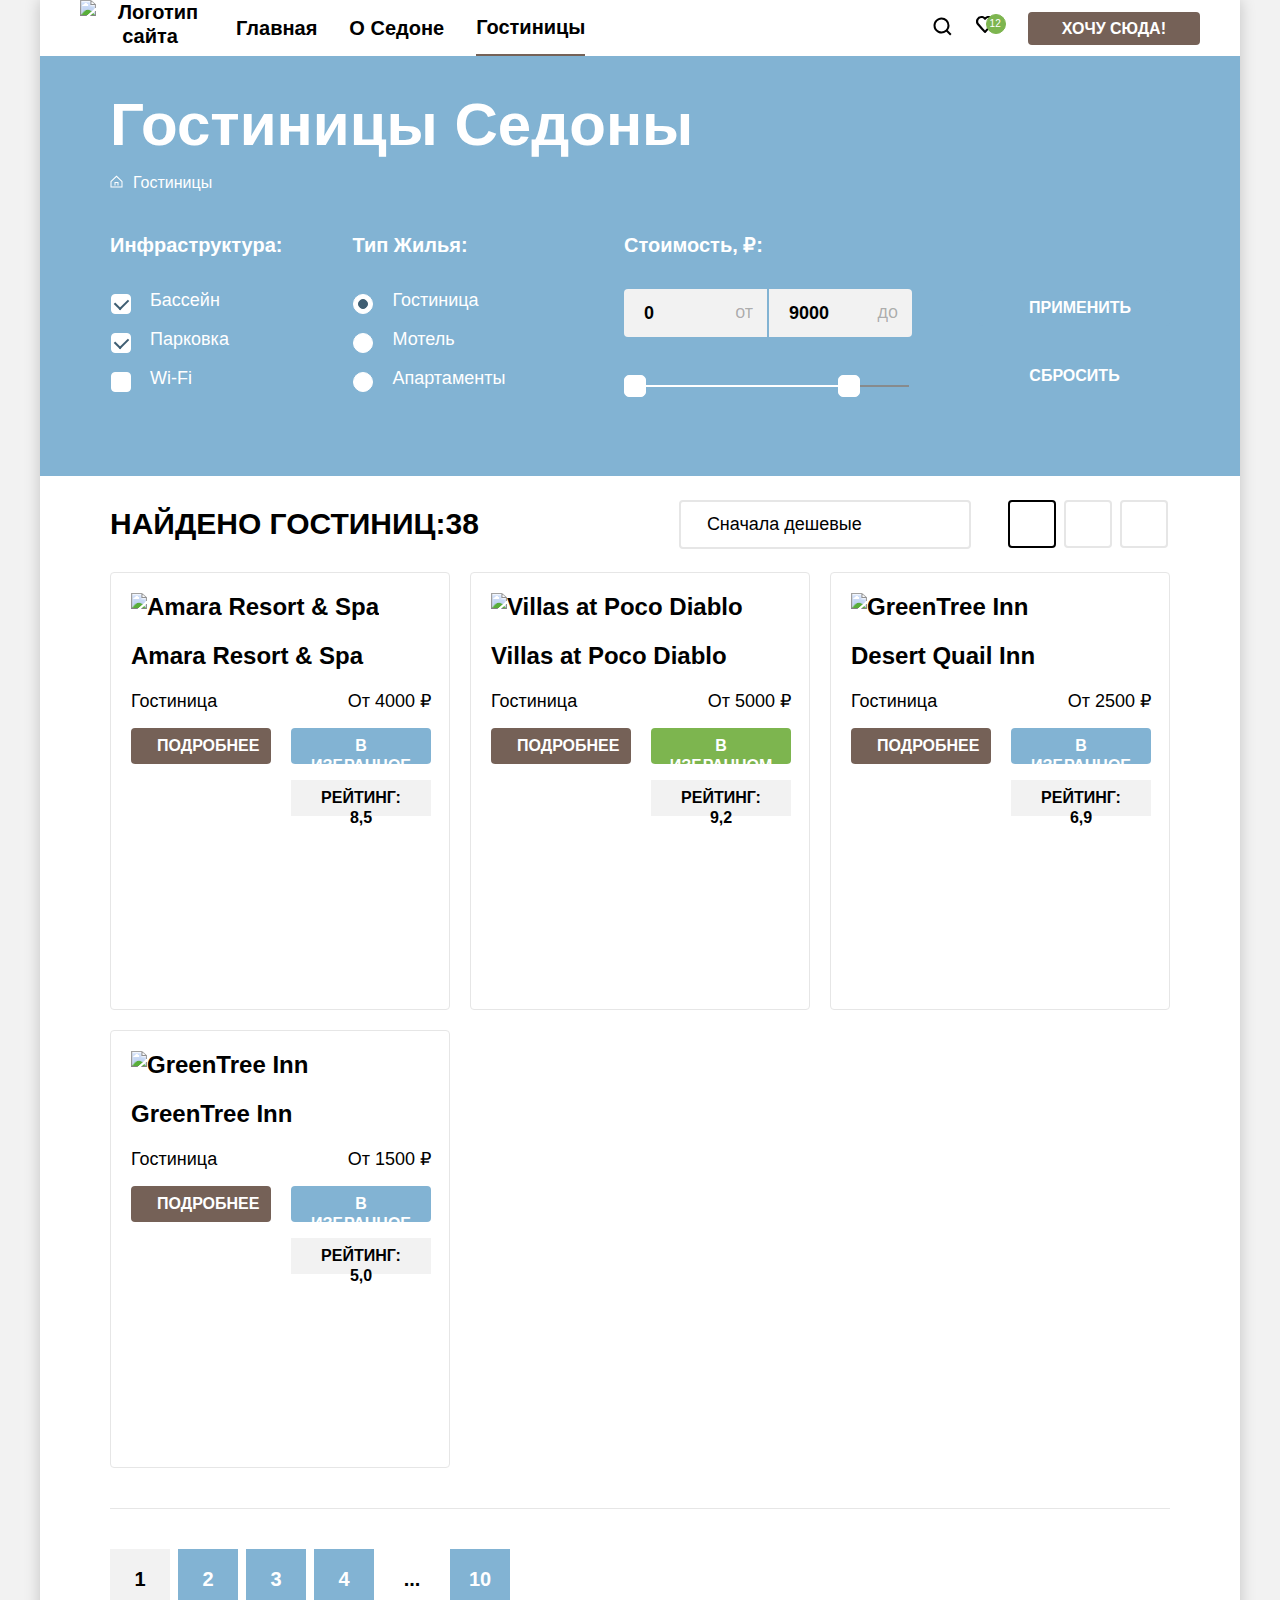
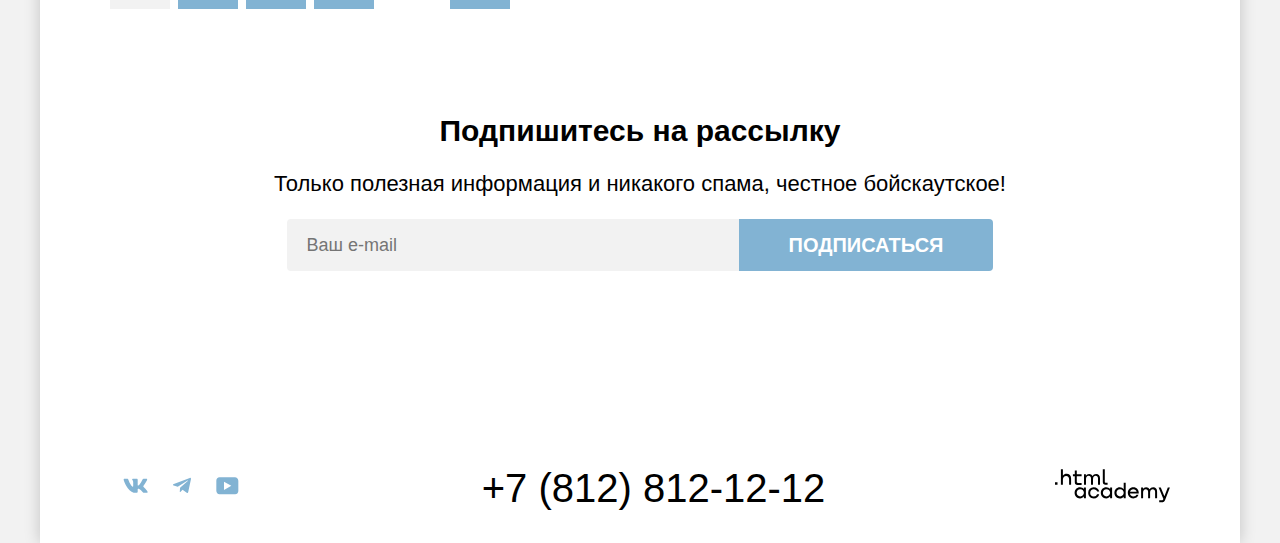
==== commit 9490823e: "Add files via upload" ====
--- a/catalog.html
+++ b/catalog.html
@@ -1,276 +1,302 @@
 <!DOCTYPE html>
 <html lang="ru">
 
-<head>
+  <head>
     <meta charset="utf-8">
     <meta name="viewport" content="width=device-width, initial-scale=1">
     <link rel="stylesheet" href="styles/styles.css">
+    <link type="image/x-icon" href="favicon.ico" rel="shortcut icon">
+    <link type="image/x-icon" href="../images/favicon.png" rel="shortcut icon">
     <title>HTML Academy: Седона</title>
-</head>
+  </head>
 
-<body>
+  <body>
     <div class="index-wrapper">
-        <header class="page-header">
-            <nav class="navigation">
-              <div class="navigation-item-logo">
-                  <a class="navigation-link navigation-link-logo" href="#">
-                      <img class="navigation-logo" src="images/logo.svg" alt="Логотип сайта">
-                  </a>
+      <header class="page-header">
+        <nav class="navigation">
+          <div class="navigation-item-logo">
+            <a class="navigation-link navigation-link-logo" href="index.html">
+              <img class="navigation-logo" src="images/logo.svg"  width="140" height="70" alt="Логотип сайта">
+            </a>
+          </div>
+          <ul class="navigation-list">
+            <li class="navigation-item"><a class="navigation-link" href="index.html">Главная</a></li>
+            <li class="navigation-item"><a class="navigation-link" href="#">О Седоне</a></li>
+            <li class="navigation-item"><a class="navigation-link navigation-link--current" href="#">Гостиницы</a></li>
+          </ul>
+          <ul class="navigation-user-list">
+            <li class="navigation-user-item">
+              <a class="navigation-user-link" href="#">
+                <svg xmlns="http://www.w3.org/2000/svg" class="navigation-icon-search"  width="20" height="20" fill="none">
+                  <path fill="#000" d="m19.5 18-3.7-3.67c1-1.3 1.7-2.98 1.7-4.87a8 8 0 0 0-8-7.96c-4.4 0-8 3.68-8 8.06a8 8 0
+                   0 0 12.9 6.26l3.7 3.68 1.4-1.5Zm-10-2.48a6 6 0 0 1-6-5.96 6 6 0 0 1 12 0 6 6 0 0 1-6 5.96Z"/></svg>
+                  <span class="visually-hidden">Поиск</span></a>
+            </li>
+            <li class="navigation-user-item">
+              <a class="navigation-user-link" href="#">
+                 <svg xmlns="http://www.w3.org/2000/svg" class="navigation-icon-likes"  width="20" height="20"  fill="none"><path fill="#000" d="M8.9 17a.9.9 0 0 1-.8-.4c-5.4-6.1-6.7-7.5-7-7.9A5.4 5.4 0 0 1 5.5 0C6.8 0 8 .5 9 1.3a5.46 5.46 0 0 1 9 4.1c0 1.3-.5 2.5-1.3 3.4l-7 7.9c-.2.2-.4.3-.8.3Zm-6-9.5c.3.4 3.5 4 6.1 6.9l6.2-7c.5-.5.7-1.2.7-2 0-1.8-1.5-3.3-3.3-3.3-1 0-2 .5-2.7 1.3-.3.3-.6.4-.9.4-.3 0-.6-.2-.8-.4-.7-.8-1.7-1.3-2.7-1.3-1.8 0-3.3 1.5-3.3 3.3-.1.9.3 1.6.7 2.1-.1 0-.1 0 0 0Z"/></svg>
+                <span class="visually-hidden">Понравишееся</span></a>
+              <span class="navigation-user-like">12</span>
+            </li>
+            <li class="navigation-user-item"><a class="navigation-btn" href="#">Хочу сюда!</a></li>
+          </ul>
+        </nav>
+      </header>
+      <main class="main-catalog">
+        <h1 class="visually-hidden">Каталог гостиниц Седоны</h1>
+        <section class="catalog-filters filters">
+          <h2 class="filters-title">Гостиницы Седоны</h2>
+          <ul class="filters-breadcrumb breadcrumb-list">
+            <li class="breadcrumb-item breadcrumb-home">
+              <a class="breadcrumb-link" href="index.html">
+                <svg xmlns="http://www.w3.org/2000/svg" width="13" height="13" fill="none">
+                  <path fill="#fff" d="m6.5.5-6 5.8v6.2h12V6.3L6.5.5Zm5 11h-10V6.7l5-4.8 5 4.8v4.8Z" />
+                  <path fill="#fff" d="M4.5 10.5h1V8h2v2.5h1V7h-4v3.5Z" /></svg>
+                <span class="visually-hidden">Главная</span>
+              </a>
+            </li>
+            <li class="breadcrumb-item"><a class="breadcrumb-link" href="#" aria-current="page">Гостиницы</a></li>
+          </ul>
+          <form class="filters-form form" action="https://echo.htmlacademy.ru/" method="get">
+            <fieldset class="form-wrapper">
+              <legend class="filters-subtitle">Инфраструктура:</legend>
+              <ul class="filters-list">
+                <li class="filters-item">
+                  <input class="filters-check visually-hidden" type="checkbox" name="pool" id="pool" checked>
+                  <label class="filters-name filters-name-checkbox" for="pool">Бассейн</label>
+                </li>
+                <li class="filters-item">
+                  <input class="filters-check visually-hidden" type="checkbox" name="parking" id="parking" checked>
+                  <label class="filters-name filters-name-checkbox" for="parking">Парковка</label>
+                </li>
+                <li class="filters-item">
+                  <input class="filters-check visually-hidden" type="checkbox" name="wi-fi" id="wi-fi">
+                  <label class="filters-name filters-name-checkbox" for="wi-fi">Wi-Fi</label>
+                </li>
+              </ul>
+            </fieldset>
+            <fieldset class="form-wrapper">
+              <legend class="filters-subtitle">Тип Жилья:</legend>
+              <ul class="filters-list">
+                <li class="filters-item">
+                  <input class="filters-radio  visually-hidden" type="radio" name="houses" id="hotel" value="Гостиница"
+                    checked>
+                  <label class="filters-name filters-name-radio" for="hotel">Гостиница</label>
+                </li>
+                <li class="filters-item">
+                  <input class="filters-radio visually-hidden" type="radio" value="Мотель" name="houses" id="motel">
+                  <label class="filters-name filters-name-radio" for="motel">Мотель</label>
+                </li>
+                <li class="filters-item">
+                  <input class="filters-radio visually-hidden" type="radio" name="houses" id="apartments"
+                    value="Апартаменты">
+                  <label class="filters-name filters-name-radio" for="apartments">Апартаменты</label>
+                </li>
+              </ul>
+            </fieldset>
+            <div class="filters-price">
+              <h3 class="filters-subtitle">Стоимость, ₽:</h3>
+              <div class="filters-price-wrapper">
+                <div class=" filters-left-block">
+                  <div class="filters-container-from">
+                    <input class="filters-field filters-field-from" type="text" value="0">
+                  </div>
+                </div>
+                <div class=" filters-right-block">
+                  <div class="filters-container-to">
+                    <input class="filters-field filters-field-to" type="text" value="9000">
+                  </div>
+                </div>
               </div>
-                <ul class="navigation-list">
-                    <li class="navigation-item"><a class="navigation-link" href="index.html">Главная</a></li>
-                    <li class="navigation-item"><a class="navigation-link" href="#">О седоне</a></li>
-                    <li class="navigation-item"><a class="navigation-link navigation-link--current" href="#">Гостиницы</a></li>
-                </ul>
-                <ul class="navigation-user-list">
-                    <li class="navigation-user-item">
-                        <a class="navigation-user-link" href="#"><img class="navigation-icon-search" src="images/icon-search.svg" alt="Найти"><span class="visually-hidden">Поиск</span></a>
-                    </li>
-                    <li class="navigation-user-item">
-                        <a class="navigation-user-link" href="#"><img class="navigation-icon-likes" src="images/icon-heart.svg" alt="Избранное"><span class="visually-hidden">Понравишееся</span></a>
-                        <span class="navigation-user-like">12</span>
-                    </li>
-                    <li class="navigation-item"><a class="navigation-btn" href="#">Хочу сюда!</a></li>
-                </ul>
-            </nav>
-        </header>
-        <main class="main-catalog">
-            <h1 class="visually-hidden">Каталог гостиниц Седоны</h1>
-            <section class="catalog-filters filters">
-                <h2 class="filters-title">Гостиницы Седоны</h2>
-                <ul class="filters-breadcrumb breadcrumb-list">
-                    <li class="breadcrumb-item breadcrumb-home">
-                        <a class="breadcrumb-link" href="index.html">
-                            <svg xmlns="http://www.w3.org/2000/svg" width="13" height="13" fill="none"><path fill="#fff" d="m6.5.5-6 5.8v6.2h12V6.3L6.5.5Zm5 11h-10V6.7l5-4.8 5 4.8v4.8Z"/><path fill="#fff" d="M4.5 10.5h1V8h2v2.5h1V7h-4v3.5Z"/></svg>
-                            <span class="visually-hidden">Главная</span>
-                        </a>
-                    </li>
-                    <li class="breadcrumb-item breadcrumb-divider">&gt;</li>
-                    <li class="breadcrumb-item"><a class="breadcrumb-link" href="#" aria-current="page">Гостиницы</a></li>
-                </ul>
-                <form class="filters-form form" action="https://echo.htmlacademy.ru/" method="get">
-                    <fieldset class="form-wrapper">
-                        <legend class="filters-subtitle">Инфраструктура:</legend>
-                        <ul class="filters-list">
-                            <li class="filters-item">
-                                <input class="filters-check visually-hidden" type="checkbox" name="pool" id="pool" checked>
-                                <label class="filters-name filters-name-checkbox" for="pool">Бассейн</label>
-                            </li>
-                            <li class="filters-item">
-                                <input class="filters-check visually-hidden" type="checkbox" name="parking" id="parking" checked>
-                                <label class="filters-name filters-name-checkbox" for="parking">Парковка</label>
-                            </li>
-                            <li class="filters-item">
-                                <input class="filters-check visually-hidden" type="checkbox" name="wi-fi" id="wi-fi">
-                                <label class="filters-name filters-name-checkbox" for="wi-fi">Wi-Fi</label>
-                            </li>
-                        </ul>
-                    </fieldset>
-                    <fieldset class="form-wrapper">
-                        <legend class="filters-subtitle">Тип жилья:</legend>
-                        <ul class="filters-list">
-                            <li class="filters-item">
-                                <input class="filters-radio  visually-hidden" type="radio" name="houses" id="hotel" value="Гостиница" checked>
-                                <label class="filters-name filters-name-radio" for="hotel">Гостиница</label>
-                            </li>
-                            <li class="filters-item">
-                                <input class="filters-radio visually-hidden" type="radio" value="Мотель" name="houses" id="motel">
-                                <label class="filters-name filters-name-radio" for="motel">Мотель</label>
-                            </li>
-                            <li class="filters-item">
-                                <input class="filters-radio visually-hidden" type="radio" name="houses" id="apartments" value="Апартаменты">
-                                <label class="filters-name filters-name-radio" for="apartments">Апартаменты</label>
-                            </li>
-                        </ul>
-                    </fieldset>
-                    <div class="filters-price">
-                        <h3 class="filters-subtitle">Стоимость, ₽:</h3>
-                        <div class="filters-price-wrapper">
-                          <div class=" filters-left-block">
-                            <div class="filters-container-from">
-                              <input class="filters-field filters-field-from" type="text" value="0">
-                            </div>
-                          </div>
-                          <div class=" filters-right-block">
-                            <div class="filters-container-to">
-                              <input class="filters-field filters-field-to" type="text" value="9000">
-                            </div>
-                          </div>
-                        </div>
-                        <div class="filter-range">
-                            <div class="filter-range-scale">
-                                <div class="filter-range-bar"></div>
-                            </div>
-                            <button class="filter-range-handle filter-range-handle-min"></button>
-                            <button class="filter-range-handle filter-range-handle-max"></button>
-                        </div>
-                    </div>
-                    <div class="filters-control">
-                        <button class="filters-btn btn filters-btn-apply" type="submit" value="Применить">Применить</button>
-                        <button class="filters-btn btn filters-btn-reset" type="reset" value="Сбросить">Сбросить</button>
-                    </div>
-                </form>
-            </section>
-            <section class="result">
-                <div class="result-wrapper">
-                    <h2 class="visually-hidden">Результаты поиска жилья</h2>
-                    <div class="result-group">
-                        <p class="result-text">Найдено гостиниц:<span class="result-number">&nbsp; 38</span></p>
-                    </div>
-                    <div class="sorting-group">
-                        <select class="result-sorting">
-                            <option class="result-sorting-variant result-sorting-cheap">Сначала дешевые</option>
-                            <option class="result-sorting-variant result-sorting-expensive">Сначала дорогие</option>
-                        </select>
-                    </div>
-                    <div class="view-group">
-                        <ul class="view-list">
-                            <li class="view-item">
-                                <a class="view-link view-link--active view-link-grid" href="#"></a><span class="visually-hidden">Смотреть в виде сетки</span></li>
-                            <li class="view-item">
-                                <a class="view-link view-link-album" href="#"></a><span class="visually-hidden">Смотреть в альбомном виде</span></li>
-                            <li class="view-item">
-                                <a class="view-link view-link-list" href="#"></a><span class="visually-hidden">Смотреть списком</span></li>
-                        </ul>
-                    </div>
-                </div>
-                <div class="catalog-cards cards">
-                    <ul class="cards-list">
-                        <li class="cards-item card">
-                            <a class="card-link" href="#" tabindex="-1">
-                                <img class="card-img" src="images/card-hotel-1.jpg" width="300" height="212" alt="Amara Resort & Spa" loading="lazy"></a>
-                            <h3 class="card-title">
-                                <a class="card-link" href="#" tabindex="-1">Amara Resort & Spa</a>
-                            </h3>
-                            <div class="card-info">
-                                <p class="card-info-block card-type-home">Гостиница</p>
-                                <p class="card-info-block card-price">От 4000 ₽"</p>
-                                <a href="#" class="card-info-block card-btn card-more">подробнее</a>
-                                <a href="#" class="card-info-block card-btn card-favorite">в избранное</a>
-                                <ul class="card-info-block  card-stars-list">
-                                    <li class="card-list-item card-star"></li>
-                                    <li class="card-list-item card-star"></li>
-                                    <li class="card-list-item card-star"></li>
-                                    <li class="card-list-item card-star"></li>
-                                </ul>
-                                <p class="card-info-block card-btn card-rating">Рейтинг: 8,5</p>
-                            </div>
-                        </li>
-                        <li class="cards-item card">
-                            <a class="card-link" href="#" tabindex="-1">
-                                <img class="card-img" src="images/card-hotel-2.jpg" width="300" height="212" alt="Villas at Poco Diablo" loading="lazy"></a>
-                            <h3 class="card-title">
-                                <a class="card-link" href="#" tabindex="-1">Villas at Poco Diablo</a>
-                            </h3>
-                            <div class="card-info">
-                                <p class="card-info-block card-type-home">Гостиница</p>
-                                <p class="card-info-block card-price">От 5000 ₽"</p>
-                                <a href="#" class="card-info-block card-btn card-more">подробнее</a>
-                                <a href="#" class="card-info-block card-btn card-favorite card-favorite-active">в избранном</a>
-                                <ul class="card-info-block  card-stars-list">
-                                    <li class="card-list-item card-star"></li>
-                                    <li class="card-list-item card-star"></li>
-                                    <li class="card-list-item card-star"></li>
-                                    <li class="card-list-item card-star"></li>
-                                </ul>
-                                <p class="card-info-block card-btn card-rating">Рейтинг: 9,2</p>
-                            </div>
-                        </li>
-                        <li class="cards-item card">
-                            <a class="card-link" href="#" tabindex="-1">
-                                <img class="card-img" src="images/card-hotel-4.jpg" width="300" height="212" alt="GreenTree Inn" loading="lazy"></a>
-                            <h3 class="card-title">
-                                <a class="card-link" href="#" tabindex="-1">Desert Quail Inn</a>
-                            </h3>
-                            <div class="card-info">
-                                <p class="card-info-block card-type-home">Гостиница</p>
-                                <p class="card-info-block card-price">От 2500 ₽"</p>
-                                <a href="#" class="card-info-block card-btn card-more">подробнее</a>
-                                <a href="#" class="card-info-block card-btn card-favorite">в избранное</a>
-                                <ul class="card-info-block  card-stars-list">
-                                    <li class="card-list-item card-star"></li>
-                                    <li class="card-list-item card-star"></li>
-                                    <li class="card-list-item card-star"></li>
-                                </ul>
-                                <p class="card-info-block card-btn card-rating">Рейтинг: 6,9</p>
-                            </div>
-                        </li>
-                        <li class="cards-item card">
-                            <a class="card-link" href="#" tabindex="-1">
-                                <img class="card-img" src="images/card-hotel-4.jpg" width="300" height="212" alt="GreenTree Inn" loading="lazy"></a>
-                            <h3 class="card-title">
-                                <a class="card-link" href="#" tabindex="-1">GreenTree Inn</a>
-                            </h3>
-                            <div class="card-info">
-                                <p class="card-info-block card-type-home">Гостиница</p>
-                                <p class="card-info-block card-price">От 1500 ₽</p>
-                                <a href="#" class="card-info-block card-btn card-more">подробнее</a>
-                                <a href="#" class="card-info-block card-btn card-favorite">в избранное</a>
-                                <ul class="card-info-block  card-stars-list">
-                                    <li class="card-list-item card-star"></li>
-                                    <li class="card-list-item card-star"></li>
-                                </ul>
-                                <p class="card-info-block card-btn card-rating">Рейтинг: 5,0</p>
-                            </div>
-                        </li>
-                    </ul>
-                </div>
-                <div class="pagination-wrapper">
-                    <ul class="pagination-list">
-                        <li class="pagination-item"><a class="pagination-link pagination-link--current" href="#">1</a></li>
-                        <li class="pagination-item"><a class="pagination-link" href="#">2</a></li>
-                        <li class="pagination-item"><a class="pagination-link" href="#">3</a></li>
-                        <li class="pagination-item"><a class="pagination-link" href="#">4</a></li>
-                        <li class="pagination-item pagination-item-dotted">...</li>
-                        <li class="pagination-item"><a class="pagination-link" href="#">10</a></li>
-                    </ul>
-                </div>
-            </section>
-            <section class="subscribe subscribe-catalog">
-                <h2 class="subscribe-catalog-title">Подпишитесь на рассылку</h2>
-                <p class="subscribe-catalog-text">Только полезная информация и никакого спама, честное бойскаутское!</p>
-                <form class="subscribe-form" action="https://echo.htmlacademy.ru/" method="post">
-                    <input class="subscribe-email" type="text" value="Ваш e-mail">
-                    <a class="btn subscribe-btn">Подписаться</a>
-                </form>
-            </section>
-        </main>
-        <footer class="footer">
-            <div class="footer-wrapper">
-                <ul class="footer-social social-list">
-                    <li class="social-item">
-                        <a class="social-link" href="#">
-                            <svg class="social-img-vk" xmlns="http://www.w3.org/2000/svg" width="25" height="15" fill="none"><path  fill-rule="evenodd"
-                              d="M24.12 1.8c.16-.54 0-.94-.8-.94H20.7c-.67 0-.98.34-1.15.73 0 0-1.33 3.2-3.22 5.27-.61.6-.9.8-1.23.8-.16 0-.41-.2-.41-.75v-5.1c0-.66-.19-.95-.74-.95H9.82c-.42 0-.67.3-.67.59 0 .62.95.76 1.04 2.51v3.8c0 .83-.15.98-.48.98-.9 0-3.06-3.2-4.34-6.88-.25-.72-.5-1-1.18-1H1.57c-.75 0-.9.34-.9.73 0 .68.89 4.07 4.14 8.55 2.17 3.06 5.23 4.72 8 4.72 1.68 0 1.88-.37 1.88-1v-2.32c0-.74.16-.88.7-.88.38 0 1.05.19 2.6 1.66 1.79 1.75 2.08 2.54 3.08 2.54h2.63c.75 0 1.12-.37.9-1.1-.23-.72-1.08-1.77-2.2-3.02-.62-.71-1.54-1.48-1.82-1.86-.39-.5-.28-.71 0-1.15 0 0 3.2-4.42 3.54-5.93Z" clip-rule="evenodd"/></svg>
-                            <span class="visually-hidden">Мы в ВКонтакте</span>
-                        </a>
-                    </li>
-                    <li class="social-item">
-                        <a class="social-link" href="#">
-                            <svg class="social-img-telegram" xmlns="http://www.w3.org/2000/svg" width="18" height="17" fill="none"><path
-                            d="M16.79.96.84 7.1c-1.09.44-1.08 1.05-.2 1.32l4.1 1.28 9.47-5.98c.44-.27.85-.13.52.17l-7.68 6.93-.28 4.22c.41 0 .6-.2.83-.41l1.99-1.94 4.13 3.06c.77.42 1.31.2 1.5-.71l2.72-12.8c.28-1.1-.43-1.61-1.16-1.28Z"/></svg>
-                            <span class="visually-hidden">Мы в Телеграм</span>
-                        </a>
-                    </li>
-                    <li class="social-item">
-                        <a class="social-link" href="#">
-                            <svg class="social-img-youtube" xmlns="http://www.w3.org/2000/svg" width="23" height="18" fill="none"><path
-                            d="M18.94.36H3.51C1.65.36.33 1.95.33 3.76v10.09c0 1.91 1.32 3.5 3.18 3.5h15.65c1.64 0 3.17-1.59 3.17-3.4V3.76c-.22-1.8-1.53-3.4-3.39-3.4ZM7.99 12.89V4.82l7.34 4.04-7.34 4.03Z"/></svg>
-                            <span class="visually-hidden">Мы в YouTube</span>
-                        </a>
-                    </li>
-                </ul>
-            </div>
-            <div class="contact">
-                <a class="contact-link" href="tel:+78128121212">+7 (812) 812-12-12</a>
-            </div>
-            <div>
-                <a class="footer-link-academy" href="https://htmlacademy.ru/intensive/htmlcss">
-                    <svg xmlns="http://www.w3.org/2000/svg" width="115" height="34" fill="none">
-                    <path  d="M0 13.26v2.6h2.5v-2.6H0ZM11.6 4.86c-1.6 0-2.8.7-3.6 1.7h-.1V.36h-2v15.5h2v-5.3c0-2.1 1.3-3.6 3.3-3.6 1.8 0 2.9 1.4 2.9 3.2v5.7h2v-6.1c.1-3-1.8-4.9-4.5-4.9ZM26.6 5.16h-4.8v-3.7h-2v3.8h-1.9v2h1.9v6c0 1.7 1 2.7 2.7 2.7h4.1v-2h-3.7c-.7 0-1.1-.4-1.1-1.1v-5.7h4.8v-2ZM41.1 4.96c-1.6 0-2.9.8-3.5 2.1h-.1c-.6-1.2-1.8-2.1-3.4-2.1-1.4 0-2.5.8-3.1 1.8h-.1v-1.6H29v10.6h2v-5.4c0-2 1-3.5 2.6-3.5 1.5 0 2.4 1 2.4 2.6v6.3h2v-5.6c0-2.4 1.4-3.3 2.6-3.3 1.5 0 2.4 1 2.4 2.6v6.3h2v-6.5c.1-2.5-1.4-4.3-3.9-4.3ZM47.8 13.06c0 1.7 1 2.7 2.8 2.7h2v-2h-1.7c-.7 0-1.1-.4-1.1-1.1V.36h-2v12.7ZM28.9 20.06c-.9-1.1-2.2-1.8-3.9-1.8-3.1 0-5.4 2.3-5.4 5.6s2.3 5.6 5.4 5.6c1.8 0 3-.8 3.8-1.9h.1v1.6h2v-10.6h-2v1.5Zm-3.6 7.4c-2.2 0-3.6-1.6-3.6-3.6s1.4-3.6 3.6-3.6 3.6 1.6 3.6 3.6c0 1.9-1.4 3.6-3.6 3.6ZM44.2 22.36c-.5-2.4-2.6-4.1-5.4-4.1a5.4 5.4 0 0 0-5.6 5.6c0 3.1 2.2 5.6 5.6 5.6 2.8 0 4.9-1.8 5.4-4.2h-2.1a3.4 3.4 0 0 1-3.3 2.3c-2.2 0-3.6-1.6-3.6-3.6s1.4-3.6 3.6-3.6c1.6 0 2.8 1 3.3 2.2h2.1v-.2ZM55.1 20.06c-.9-1.1-2.2-1.8-3.9-1.8-3.1 0-5.4 2.3-5.4 5.6s2.3 5.6 5.4 5.6c1.8 0 3-.8 3.8-1.9h.1v1.6h2v-10.6h-2v1.5Zm-3.6 7.4c-2.2 0-3.6-1.6-3.6-3.6s1.4-3.6 3.6-3.6 3.6 1.6 3.6 3.6c0 1.9-1.5 3.6-3.6 3.6ZM68.7 20.16c-.9-1.1-2.2-1.9-3.9-1.9-3.1 0-5.4 2.3-5.4 5.6s2.2 5.6 5.4 5.6c1.7 0 3-.8 3.8-1.8h.1v1.5h2v-15.4h-2v6.4Zm-3.6 7.3c-2.2 0-3.6-1.6-3.6-3.6s1.4-3.6 3.6-3.6 3.6 1.6 3.6 3.6c-.1 2-1.5 3.6-3.6 3.6ZM78.3 18.26c-3.3 0-5.5 2.5-5.5 5.6 0 3 2.1 5.6 5.5 5.6 2.5 0 4.5-1.3 5.2-3.6h-2.1c-.5 1-1.6 1.6-3 1.6-1.9 0-3.3-1.3-3.4-2.9h8.8c.2-3.6-2-6.3-5.5-6.3Zm0 1.9c1.7 0 3 1 3.3 2.6h-6.5c.3-1.5 1.5-2.6 3.2-2.6ZM98.2 18.26c-1.6 0-2.9.8-3.6 2h-.1c-.6-1.2-1.8-2-3.4-2-1.4 0-2.5.7-3.1 1.8v-1.5h-1.9v10.6h2v-5.4c0-2 1-3.4 2.6-3.5 1.5 0 2.4 1 2.4 2.6v6.3h2v-5.6c0-2.4 1.4-3.3 2.6-3.3 1.5 0 2.4 1 2.4 2.6v6.3h2v-6.5c.1-2.6-1.4-4.4-3.9-4.4ZM109.4 27.36l-3.6-8.9h-2.2l4.8 11.6c-.3.9-.7 1.2-1.7 1.2h-2.5v2h2.5c1.8 0 2.8-.8 3.5-2.6l4.7-12.2h-2.1l-3.4 8.9Z"/></svg></a>
-            </div>
-        </footer>
+              <div class="filter-range">
+                <div class="filter-range-scale">
+                  <div class="filter-range-bar"></div>
+                </div>
+                <button class="filter-range-handle filter-range-handle-min" type="button"></button>
+                <button class="filter-range-handle filter-range-handle-max" type="button"></button>
+              </div>
+            </div>
+            <div class="filters-control">
+              <button class="filters-btn btn filters-btn-apply" type="submit" value="Применить">Применить</button>
+              <button class="filters-btn btn filters-btn-reset" type="reset" value="Сбросить">Сбросить</button>
+            </div>
+          </form>
+        </section>
+        <section class="result">
+          <div class="result-wrapper">
+            <h2 class="visually-hidden">Результаты поиска жилья</h2>
+            <div class="result-group">
+              <p class="result-text">Найдено гостиниц:<span class="result-number">38</span></p>
+            </div>
+            <div class="sorting-group">
+              <select class="result-sorting">
+                <option class="result-sorting-variant result-sorting-cheap">Сначала дешевые</option>
+                <option class="result-sorting-variant result-sorting-expensive">Сначала дорогие</option>
+              </select>
+            </div>
+            <div class="view-group">
+              <ul class="view-list">
+                <li class="view-item">
+                  <a class="view-link view-link--active view-link-grid" href="#"></a><span
+                    class="visually-hidden">Смотреть в виде сетки</span></li>
+                <li class="view-item">
+                  <a class="view-link view-link-album" href="#"></a><span class="visually-hidden">Смотреть в альбомном
+                    виде</span></li>
+                <li class="view-item">
+                  <a class="view-link view-link-list" href="#"></a><span class="visually-hidden">Смотреть списком</span>
+                </li>
+              </ul>
+            </div>
+          </div>
+          <div class="catalog-cards cards">
+            <ul class="cards-list">
+              <li class="cards-item card">
+                <a class="card-link" href="#" tabindex="-1">
+                  <img class="card-img" src="images/card-hotel-1.jpg" width="300" height="212" alt="Amara Resort & Spa"
+                    loading="lazy"></a>
+                <h3 class="card-title">
+                  <a class="card-link" href="#" tabindex="-1">Amara Resort & Spa</a>
+                </h3>
+                <div class="card-info">
+                  <p class="card-info-block card-type-home">Гостиница</p>
+                  <p class="card-info-block card-price">От 4000 ₽</p>
+                  <a href="#" class="card-info-block card-btn card-more">подробнее</a>
+                  <a href="#" class="card-info-block card-btn card-favorite">в избранное</a>
+                  <ul class="card-info-block  card-stars-list">
+                    <li class="card-list-item card-star"></li>
+                    <li class="card-list-item card-star"></li>
+                    <li class="card-list-item card-star"></li>
+                    <li class="card-list-item card-star"></li>
+                  </ul>
+                  <p class="card-info-block card-btn card-rating">Рейтинг: 8,5</p>
+                </div>
+              </li>
+              <li class="cards-item card">
+                <a class="card-link" href="#" tabindex="-1">
+                  <img class="card-img" src="images/card-hotel-2.jpg" width="300" height="212"
+                    alt="Villas at Poco Diablo" loading="lazy"></a>
+                <h3 class="card-title">
+                  <a class="card-link" href="#" tabindex="-1">Villas at Poco Diablo</a>
+                </h3>
+                <div class="card-info">
+                  <p class="card-info-block card-type-home">Гостиница</p>
+                  <p class="card-info-block card-price">От 5000 ₽</p>
+                  <a href="#" class="card-info-block card-btn card-more">подробнее</a>
+                  <a href="#" class="card-info-block card-btn card-favorite card-favorite-active">в избранном</a>
+                  <ul class="card-info-block  card-stars-list">
+                    <li class="card-list-item card-star"></li>
+                    <li class="card-list-item card-star"></li>
+                    <li class="card-list-item card-star"></li>
+                    <li class="card-list-item card-star"></li>
+                  </ul>
+                  <p class="card-info-block card-btn card-rating">Рейтинг: 9,2</p>
+                </div>
+              </li>
+              <li class="cards-item card">
+                <a class="card-link" href="#" tabindex="-1">
+                  <img class="card-img" src="images/card-hotel-3.jpg" width="300" height="212" alt="GreenTree Inn"
+                    loading="lazy"></a>
+                <h3 class="card-title">
+                  <a class="card-link" href="#" tabindex="-1">Desert Quail Inn</a>
+                </h3>
+                <div class="card-info">
+                  <p class="card-info-block card-type-home">Гостиница</p>
+                  <p class="card-info-block card-price">От 2500 ₽</p>
+                  <a href="#" class="card-info-block card-btn card-more">подробнее</a>
+                  <a href="#" class="card-info-block card-btn card-favorite">в избранное</a>
+                  <ul class="card-info-block  card-stars-list">
+                    <li class="card-list-item card-star"></li>
+                    <li class="card-list-item card-star"></li>
+                    <li class="card-list-item card-star"></li>
+                  </ul>
+                  <p class="card-info-block card-btn card-rating">Рейтинг: 6,9</p>
+                </div>
+              </li>
+              <li class="cards-item card">
+                <a class="card-link" href="#" tabindex="-1">
+                  <img class="card-img" src="images/card-hotel-4.jpg" width="300" height="212" alt="GreenTree Inn"
+                    loading="lazy"></a>
+                <h3 class="card-title">
+                  <a class="card-link" href="#" tabindex="-1">GreenTree Inn</a>
+                </h3>
+                <div class="card-info">
+                  <p class="card-info-block card-type-home">Гостиница</p>
+                  <p class="card-info-block card-price">От 1500 ₽</p>
+                  <a href="#" class="card-info-block card-btn card-more">подробнее</a>
+                  <a href="#" class="card-info-block card-btn card-favorite">в избранное</a>
+                  <ul class="card-info-block  card-stars-list">
+                    <li class="card-list-item card-star"></li>
+                    <li class="card-list-item card-star"></li>
+                  </ul>
+                  <p class="card-info-block card-btn card-rating">Рейтинг: 5,0</p>
+                </div>
+              </li>
+            </ul>
+          </div>
+          <div class="pagination-wrapper">
+            <ul class="pagination-list">
+              <li class="pagination-item"><a class="pagination-link pagination-link--current" href="#">1</a></li>
+              <li class="pagination-item"><a class="pagination-link" href="#">2</a></li>
+              <li class="pagination-item"><a class="pagination-link" href="#">3</a></li>
+              <li class="pagination-item"><a class="pagination-link" href="#">4</a></li>
+              <li class="pagination-item pagination-item-dotted">...</li>
+              <li class="pagination-item"><a class="pagination-link" href="#">10</a></li>
+            </ul>
+          </div>
+        </section>
+        <section class="subscribe subscribe-catalog">
+          <h2 class="subscribe-catalog-title">Подпишитесь на рассылку</h2>
+          <p class="subscribe-catalog-text">Только полезная информация и никакого спама, честное бойскаутское!</p>
+          <form class="subscribe-form" action="https://echo.htmlacademy.ru/" method="post">
+            <input class="subscribe-email" type="text" placeholder="Ваш e-mail">
+            <a class="btn subscribe-btn" tabindex="0">Подписаться</a>
+          </form>
+        </section>
+      </main>
+      <footer class="footer">
+        <div class="footer-wrapper">
+          <ul class="footer-social social-list">
+            <li class="social-item">
+              <a class="social-link" href="#">
+                <svg class="social-img-vk" xmlns="http://www.w3.org/2000/svg" width="25" height="15" fill="none">
+                  <path fill-rule="evenodd"
+                    d="M24.12 1.8c.16-.54 0-.94-.8-.94H20.7c-.67 0-.98.34-1.15.73 0 0-1.33 3.2-3.22 5.27-.61.6-.9.8-1.23.8-.16 0-.41-.2-.41-.75v-5.1c0-.66-.19-.95-.74-.95H9.82c-.42 0-.67.3-.67.59 0 .62.95.76 1.04 2.51v3.8c0 .83-.15.98-.48.98-.9 0-3.06-3.2-4.34-6.88-.25-.72-.5-1-1.18-1H1.57c-.75 0-.9.34-.9.73 0 .68.89 4.07 4.14 8.55 2.17 3.06 5.23 4.72 8 4.72 1.68 0 1.88-.37 1.88-1v-2.32c0-.74.16-.88.7-.88.38 0 1.05.19 2.6 1.66 1.79 1.75 2.08 2.54 3.08 2.54h2.63c.75 0 1.12-.37.9-1.1-.23-.72-1.08-1.77-2.2-3.02-.62-.71-1.54-1.48-1.82-1.86-.39-.5-.28-.71 0-1.15 0 0 3.2-4.42 3.54-5.93Z"
+                    clip-rule="evenodd" /></svg>
+                <span class="visually-hidden">Мы в ВКонтакте</span>
+              </a>
+            </li>
+            <li class="social-item">
+              <a class="social-link" href="#">
+                <svg class="social-img-telegram" xmlns="http://www.w3.org/2000/svg" width="18" height="17" fill="none">
+                  <path
+                    d="M16.79.96.84 7.1c-1.09.44-1.08 1.05-.2 1.32l4.1 1.28 9.47-5.98c.44-.27.85-.13.52.17l-7.68 6.93-.28 4.22c.41 0 .6-.2.83-.41l1.99-1.94 4.13 3.06c.77.42 1.31.2 1.5-.71l2.72-12.8c.28-1.1-.43-1.61-1.16-1.28Z" />
+                  </svg>
+                <span class="visually-hidden">Мы в Телеграм</span>
+              </a>
+            </li>
+            <li class="social-item">
+              <a class="social-link" href="#">
+                <svg class="social-img-youtube" xmlns="http://www.w3.org/2000/svg" width="23" height="18" fill="none">
+                  <path
+                    d="M18.94.36H3.51C1.65.36.33 1.95.33 3.76v10.09c0 1.91 1.32 3.5 3.18 3.5h15.65c1.64 0 3.17-1.59 3.17-3.4V3.76c-.22-1.8-1.53-3.4-3.39-3.4ZM7.99 12.89V4.82l7.34 4.04-7.34 4.03Z" />
+                  </svg>
+                <span class="visually-hidden">Мы в YouTube</span>
+              </a>
+            </li>
+          </ul>
+        </div>
+        <div class="contact">
+          <a class="contact-link" href="tel:+78128121212">+7 (812) 812-12-12</a>
+        </div>
+        <div>
+          <a class="footer-link-academy" href="https://htmlacademy.ru/intensive/htmlcss" target="_blank" rel="noopener noreferrer">
+            <svg xmlns="http://www.w3.org/2000/svg" width="115" height="34" fill="none"   role="img" aria-label="Перейти на сайт htmlacademy">
+              <path
+                d="M0 13.26v2.6h2.5v-2.6H0ZM11.6 4.86c-1.6 0-2.8.7-3.6 1.7h-.1V.36h-2v15.5h2v-5.3c0-2.1 1.3-3.6 3.3-3.6 1.8 0 2.9 1.4 2.9 3.2v5.7h2v-6.1c.1-3-1.8-4.9-4.5-4.9ZM26.6 5.16h-4.8v-3.7h-2v3.8h-1.9v2h1.9v6c0 1.7 1 2.7 2.7 2.7h4.1v-2h-3.7c-.7 0-1.1-.4-1.1-1.1v-5.7h4.8v-2ZM41.1 4.96c-1.6 0-2.9.8-3.5 2.1h-.1c-.6-1.2-1.8-2.1-3.4-2.1-1.4 0-2.5.8-3.1 1.8h-.1v-1.6H29v10.6h2v-5.4c0-2 1-3.5 2.6-3.5 1.5 0 2.4 1 2.4 2.6v6.3h2v-5.6c0-2.4 1.4-3.3 2.6-3.3 1.5 0 2.4 1 2.4 2.6v6.3h2v-6.5c.1-2.5-1.4-4.3-3.9-4.3ZM47.8 13.06c0 1.7 1 2.7 2.8 2.7h2v-2h-1.7c-.7 0-1.1-.4-1.1-1.1V.36h-2v12.7ZM28.9 20.06c-.9-1.1-2.2-1.8-3.9-1.8-3.1 0-5.4 2.3-5.4 5.6s2.3 5.6 5.4 5.6c1.8 0 3-.8 3.8-1.9h.1v1.6h2v-10.6h-2v1.5Zm-3.6 7.4c-2.2 0-3.6-1.6-3.6-3.6s1.4-3.6 3.6-3.6 3.6 1.6 3.6 3.6c0 1.9-1.4 3.6-3.6 3.6ZM44.2 22.36c-.5-2.4-2.6-4.1-5.4-4.1a5.4 5.4 0 0 0-5.6 5.6c0 3.1 2.2 5.6 5.6 5.6 2.8 0 4.9-1.8 5.4-4.2h-2.1a3.4 3.4 0 0 1-3.3 2.3c-2.2 0-3.6-1.6-3.6-3.6s1.4-3.6 3.6-3.6c1.6 0 2.8 1 3.3 2.2h2.1v-.2ZM55.1 20.06c-.9-1.1-2.2-1.8-3.9-1.8-3.1 0-5.4 2.3-5.4 5.6s2.3 5.6 5.4 5.6c1.8 0 3-.8 3.8-1.9h.1v1.6h2v-10.6h-2v1.5Zm-3.6 7.4c-2.2 0-3.6-1.6-3.6-3.6s1.4-3.6 3.6-3.6 3.6 1.6 3.6 3.6c0 1.9-1.5 3.6-3.6 3.6ZM68.7 20.16c-.9-1.1-2.2-1.9-3.9-1.9-3.1 0-5.4 2.3-5.4 5.6s2.2 5.6 5.4 5.6c1.7 0 3-.8 3.8-1.8h.1v1.5h2v-15.4h-2v6.4Zm-3.6 7.3c-2.2 0-3.6-1.6-3.6-3.6s1.4-3.6 3.6-3.6 3.6 1.6 3.6 3.6c-.1 2-1.5 3.6-3.6 3.6ZM78.3 18.26c-3.3 0-5.5 2.5-5.5 5.6 0 3 2.1 5.6 5.5 5.6 2.5 0 4.5-1.3 5.2-3.6h-2.1c-.5 1-1.6 1.6-3 1.6-1.9 0-3.3-1.3-3.4-2.9h8.8c.2-3.6-2-6.3-5.5-6.3Zm0 1.9c1.7 0 3 1 3.3 2.6h-6.5c.3-1.5 1.5-2.6 3.2-2.6ZM98.2 18.26c-1.6 0-2.9.8-3.6 2h-.1c-.6-1.2-1.8-2-3.4-2-1.4 0-2.5.7-3.1 1.8v-1.5h-1.9v10.6h2v-5.4c0-2 1-3.4 2.6-3.5 1.5 0 2.4 1 2.4 2.6v6.3h2v-5.6c0-2.4 1.4-3.3 2.6-3.3 1.5 0 2.4 1 2.4 2.6v6.3h2v-6.5c.1-2.6-1.4-4.4-3.9-4.4ZM109.4 27.36l-3.6-8.9h-2.2l4.8 11.6c-.3.9-.7 1.2-1.7 1.2h-2.5v2h2.5c1.8 0 2.8-.8 3.5-2.6l4.7-12.2h-2.1l-3.4 8.9Z" />
+              </svg></a>
+        </div>
+      </footer>
     </div>
-</body>
+  </body>
 
 </html>
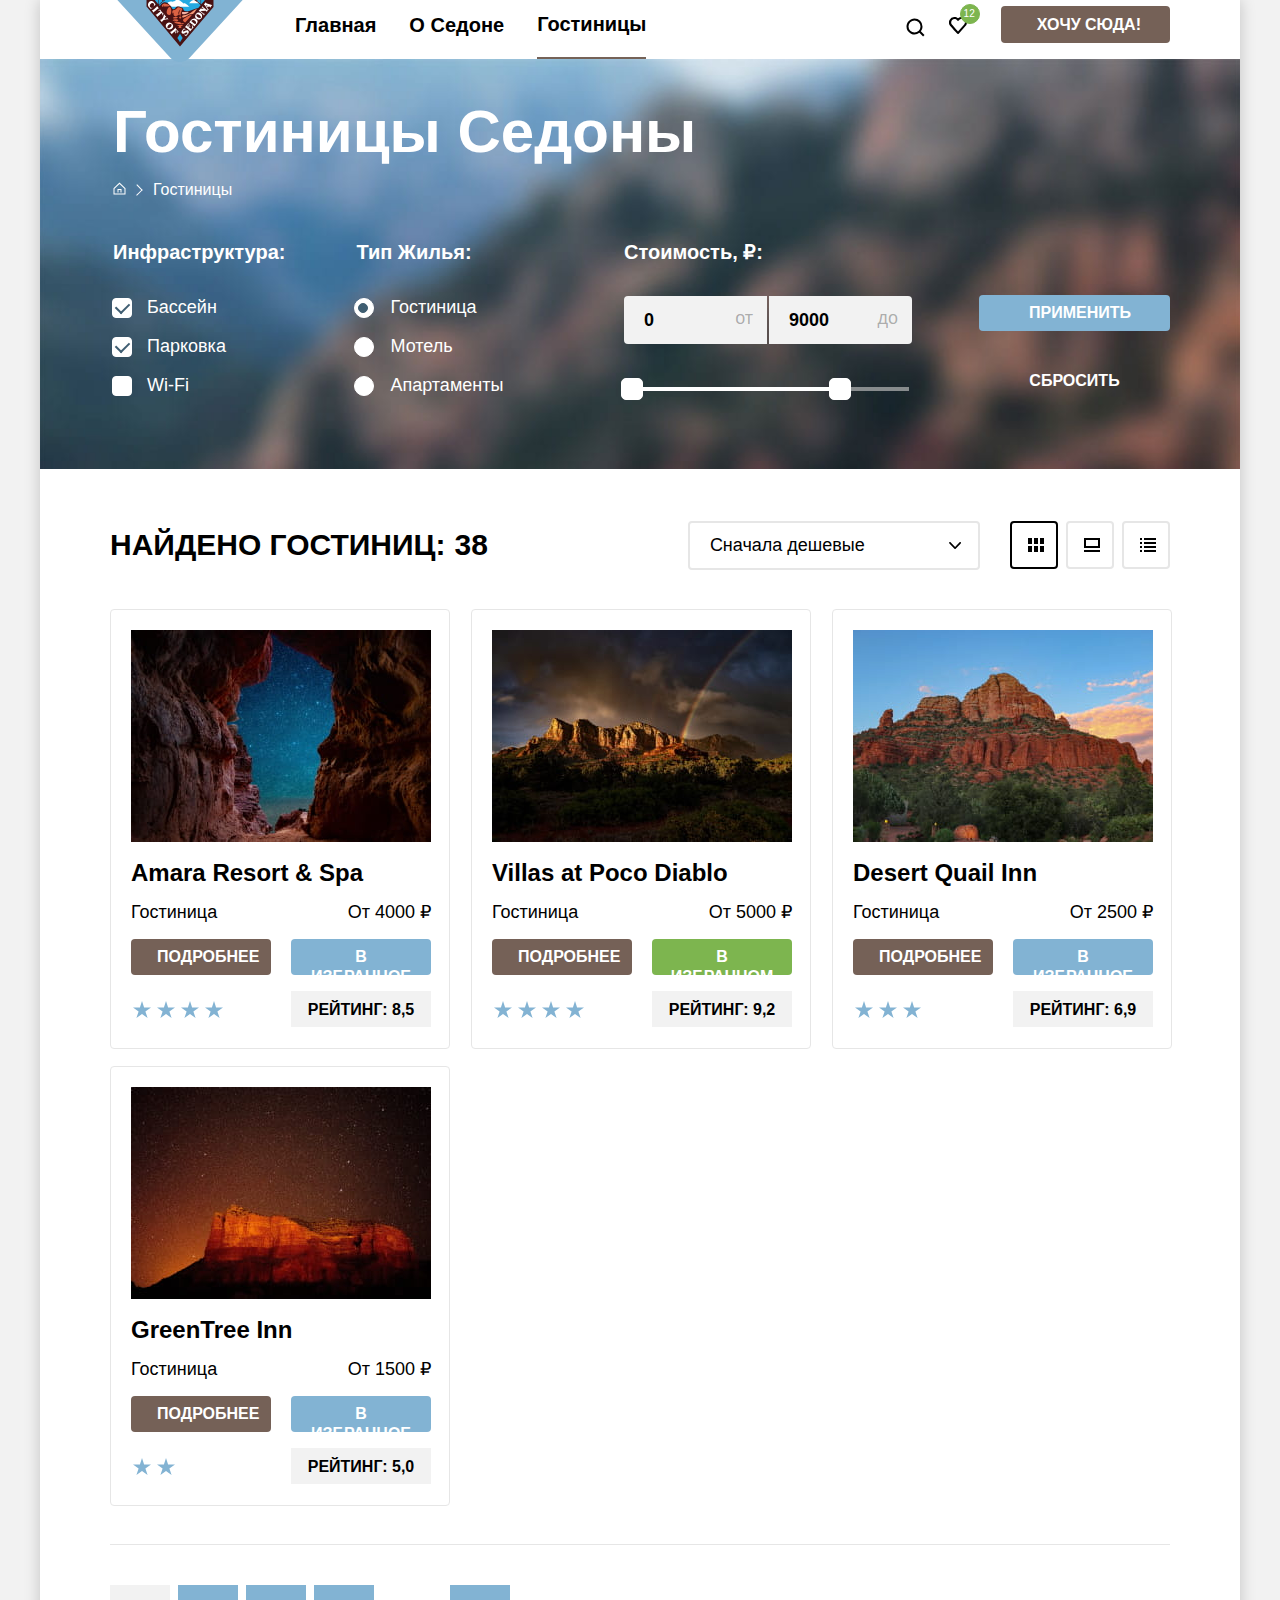
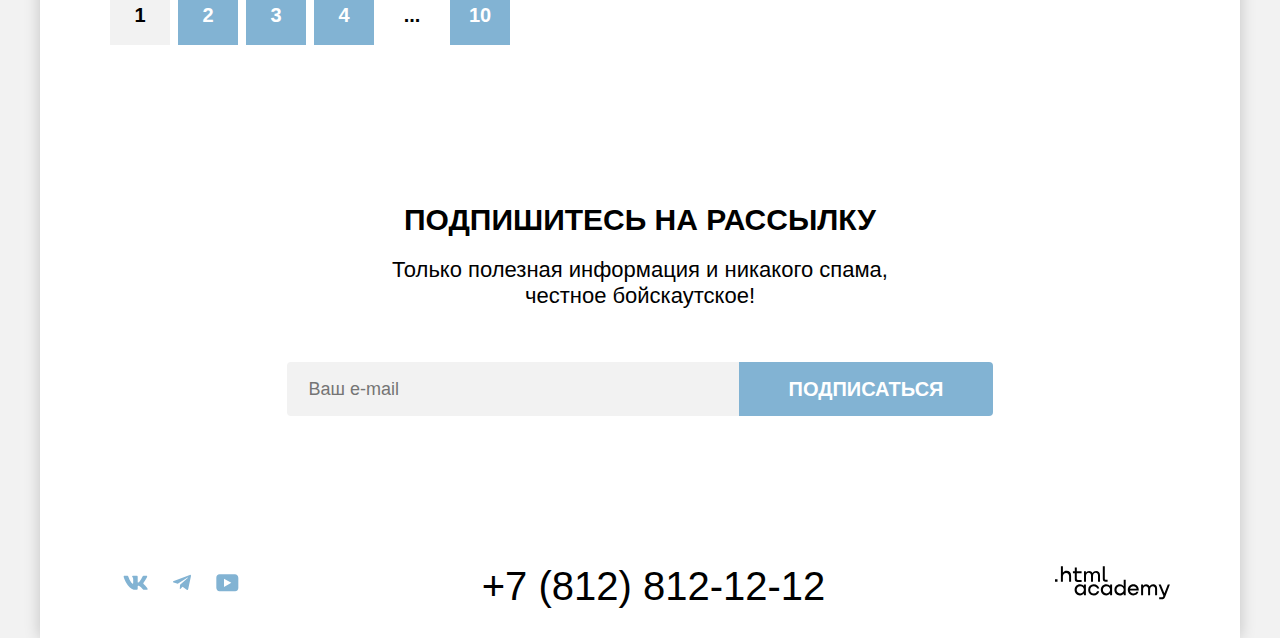
==== commit 18650161: "Merge pull request #1 from Azart1/master" ====
--- a/catalog.html
+++ b/catalog.html
@@ -12,7 +12,7 @@
 
   <body>
     <div class="index-wrapper">
-      <header class="page-header">
+      <header class="page-header" data-test="header">
         <nav class="navigation">
           <div class="navigation-item-logo">
             <a class="navigation-link navigation-link-logo" href="index.html">
@@ -42,7 +42,7 @@
           </ul>
         </nav>
       </header>
-      <main class="main-catalog">
+      <main class="main-catalog" data-test="main">
         <h1 class="visually-hidden">Каталог гостиниц Седоны</h1>
         <section class="catalog-filters filters">
           <h2 class="filters-title">Гостиницы Седоны</h2>
@@ -57,7 +57,7 @@
             </li>
             <li class="breadcrumb-item"><a class="breadcrumb-link" href="#" aria-current="page">Гостиницы</a></li>
           </ul>
-          <form class="filters-form form" action="https://echo.htmlacademy.ru/" method="get">
+          <form class="filters-form form" action="https://echo.htmlacademy.ru/" method="get" data-test="filter">
             <fieldset class="form-wrapper">
               <legend class="filters-subtitle">Инфраструктура:</legend>
               <ul class="filters-list">
@@ -122,7 +122,7 @@
             </div>
           </form>
         </section>
-        <section class="result">
+        <section class="result" data-test="catalog">
           <div class="result-wrapper">
             <h2 class="visually-hidden">Результаты поиска жилья</h2>
             <div class="result-group">
@@ -244,7 +244,7 @@
             </ul>
           </div>
         </section>
-        <section class="subscribe subscribe-catalog">
+        <section class="subscribe subscribe-catalog" data-test="subscribe">
           <h2 class="subscribe-catalog-title">Подпишитесь на рассылку</h2>
           <p class="subscribe-catalog-text">Только полезная информация и никакого спама, честное бойскаутское!</p>
           <form class="subscribe-form" action="https://echo.htmlacademy.ru/" method="post">
@@ -253,7 +253,7 @@
           </form>
         </section>
       </main>
-      <footer class="footer">
+      <footer class="footer" data-test="footer">
         <div class="footer-wrapper">
           <ul class="footer-social social-list">
             <li class="social-item">
--- a/styles/styles.css
+++ b/styles/styles.css
@@ -1,1346 +1,1472 @@
-@font-face{
-    font-family: "PT Sans";
-    font-style: normal;
-    font-weight: 400;
-    src: url("../fonts/ptsans-400.woff2") format("woff2");
-    font-display: swap;
-}
-
-@font-face{
-    font-family: "PT Sans";
-    font-style: normal;
-    font-weight: 700;
-    src: url("../fonts/ptsans-700.woff2") format("woff2");
-    font-display: swap;
+@font-face {
+  font-family: "PT Sans";
+  font-style: normal;
+  font-weight: 400;
+  src: url("../fonts/ptsans-400.woff2") format("woff2");
+  font-display: swap;
+}
+
+@font-face {
+  font-family: "PT Sans";
+  font-style: normal;
+  font-weight: 700;
+  src: url("../fonts/ptsans-700.woff2") format("woff2");
+  font-display: swap;
 }
 
 :root {
-    --brown-bg: #756157;
-    --brown-dark-bg: #615048;
-    --blue-lightest: #82d3d3;
-    --blue-bg-light: #F0F6FA;
-    --blue-bg: #82B3D3;
-    --blue-dark-bg: #68A2CA;
-    --blue-azure: #E6F0F6;
-    --green-bg: #7DB54F;
-    --green-dark-bg: #6C9E42;
-    --black: #000000;
-    --white: #ffffff;
-    --white-bg: #F2F2F2;
-    --grey: #E5E5E5;
-    --grey-silver: #999999;
-    --grey-semi: #E6E6E6;
-    --grey-darkest: #3F5E72;
-    --grey-dark: #333333;
-    --grey-asphalt: #878b8d;
-    --brown-darkest: #756257;
-    --red:#FF5757;
+  --brown-bg: #756157;
+  --brown-dark-bg: #615048;
+  --blue-lightest: #82d3d3;
+  --blue-bg-light: #F0F6FA;
+  --blue-bg: #82B3D3;
+  --blue-dark-bg: #68A2CA;
+  --blue-azure: #E6F0F6;
+  --green-bg: #7DB54F;
+  --green-dark-bg: #6C9E42;
+  --black: #000000;
+  --white: #ffffff;
+  --white-bg: #F2F2F2;
+  --grey: #E5E5E5;
+  --grey-silver: #999999;
+  --grey-semi: #E6E6E6;
+  --grey-darkest: #3F5E72;
+  --grey-dark: #333333;
+  --grey-asphalt: #878b8d;
+  --brown-darkest: #756257;
+  --red: #FF5757;
 }
 
 html {
-    box-sizing: border-box;
+  box-sizing: border-box;
 }
 
 *,
 *::before,
 *::after {
-    box-sizing: inherit;
+  box-sizing: inherit;
 }
 
 a {
-    text-decoration: none;
+  text-decoration: none;
 }
 
 .visually-hidden:not(:focus):not(:active),
 input[type="checkbox"].visually-hidden,
 input[type="radio"].visually-hidden {
-    position: absolute;
-    width: 1px;
-    height: 1px;
-    margin: -1px;
-    border: 0;
-    padding: 0;
-    white-space: nowrap;
-    clip-path: inset(100%);
-    clip: rect(0 0 0 0);
-    overflow: hidden;
+  position: absolute;
+  width: 1px;
+  height: 1px;
+  margin: -1px;
+  border: 0;
+  padding: 0;
+  white-space: nowrap;
+  clip-path: inset(100%);
+  clip: rect(0 0 0 0);
+  overflow: hidden;
 }
 
 body {
-    margin: 0;
-    padding: 0;
-    font-family: "PT Sans", sans-serif;
-    font-size: 18px;
-    line-height: 21px;
-    color: var(--black);
-    background-color: var(--white-bg);
-    position: relative;
+  position: relative;
+  margin: 0;
+  padding: 0;
+  font-family: "PT Sans", sans-serif;
+  font-size: 18px;
+  line-height: 21px;
+  color: var(--black);
+  background-color: var(--white-bg);
 }
 
 .btn {
-    font-family: "PT Sans", sans-serif;
+  font-family: "PT Sans", sans-serif;
 }
 
 .index-wrapper {
-    background-color: var(--white);
-    box-shadow: 0 0 15px 0 rgba(0, 0, 0, 0.2);
-    width: 1200px;
-    margin: 0 auto;
-    position: relative;
+  position: relative;
+  width: 1200px;
+  margin: 0 auto;
+  background-color: var(--white);
+  box-shadow: 0 0 15px 0 rgba(0, 0, 0, 0.2);
+}
+.page-wrapper {
+  background-color:var(--white);
 }
 
 .page-header {
-    color: var(--black);
-    background-color: var(--white);
+  color: var(--black);
+  background-color: var(--white);
 }
 
 .navigation {
-    padding: 0 40px;
-    display: flex;
-    justify-content:left;
+  display: flex;
+  justify-content: left;
+  padding: 0 70px;
 }
 
 .navigation-list {
-    padding: 0;
-    margin: 0;
-    list-style: none;
-    display: flex;
-    align-items: center;
-    flex-wrap: wrap;
+  display: flex;
+  flex-wrap: wrap;
+  align-items: center;
+  margin: 0;
+  margin-left: 29px;
+  padding: 0;
+  list-style: none;
 }
 
 .navigation-item {
-    margin: 0 16px;
+  margin: 0 16px;
+  margin-right: 17px;
 }
 
 .navigation-link {
-    font-size: 20px;
-    line-height: 24px;
-    color: var(--black);
-    font-weight: 700;
-    text-align: center;
-    padding:15px 0;
-    display: block;
+  display: block;
+  font-size: 20px;
+  line-height: 24px;
+  color: var(--black);
+  font-weight: 700;
+  text-align: center;
+  padding: 21px 0;
+  padding-top: 12px;
+}
+.navigation-link:hover,
+.navigation-link:focus {
+  color:var(--brown-bg);
+}
+.navigation-link:active{
+  color:rgba(117, 97, 87, 0.3);
 }
 
 .navigation-link--current {
-    border-bottom: 2px solid var(--brown-darkest);
+  border-bottom: 2px solid var(--brown-darkest);
 }
 
 .navigation-link-logo {
-    padding: 0;
-    margin-right: 30px;
-}
+  margin-right: 30px;
+  padding: 0;
+}
+
 .navigation-logo {
+  position: absolute;
+  top: -8px;
+  left: 0;
   display: block;
-  position: absolute;
-  top: 0;
-}
+}
+
 .navigation-item-logo {
-  min-width:140px;
   position: relative;
+  min-width: 140px;
 }
 
 .navigation-user-list {
-    padding: 0;
-    margin: 0;
-    list-style: none;
-    display: flex;
-    justify-content: flex-end;
-    align-items: center;
-    margin-left: auto;
-    min-width: 300px;
-    flex-wrap: wrap;
+  display: flex;
+  flex-wrap: wrap;
+  justify-content: flex-end;
+  align-items: center;
+  min-width: 300px;
+  margin: 0;
+  margin-left: auto;
+  padding: 0;
+  list-style: none;
 }
 
 .navigation-user-item {
-    position: relative;
+  position: relative;
 }
 
 .navigation-user-item .navigation-user-like {
-    color: var(--white);
-    position: absolute;
-    top: 18px;
-    right: 7px;
-    border-radius: 50%;
-    font-size: 10px;
-    line-height: 10px;
-    z-index: 2;
+  position: absolute;
+  top: 7px;
+  right: 6px;
+  z-index: 2;
+  color: var(--white);
+  border-radius: 50%;
+  font-size: 10px;
+  line-height: 10px;
 }
 
 .navigation-user-like::before {
-    content: "";
-    position: absolute;
-    top: -5px;
-    right: -5px;
-    width: 20px;
-    height: 20px;
-    border-radius: 50%;
-    border: 1px solid var(--green-bg);
-    background-color: var(--green-bg);
-    z-index: -1;
+  content: "";
+  position: absolute;
+  top: -5px;
+  right: -5px;
+  z-index: -1;
+  width: 20px;
+  height: 20px;
+  border-radius: 50%;
+  border: 1px solid var(--green-bg);
+  background-color: var(--green-bg);
+}
+.navigation-user-link svg:hover,
+.navigation-user-link svg:focus {
+  fill:var(--brown-bg);
+}
+.navigation-user-link svg:active{
+  fill:rgba(117, 97, 87, 0.3);
 }
 
 .navigation-user-link {
-    font-size: 20px;
-    line-height: 24px;
-    color: var(--black);
-    font-weight: 700;
-    text-align: center;
-    padding: 15px 12px;
-    display: block;
+  display: block;
+  font-size: 20px;
+  line-height: 24px;
+  color: var(--black);
+  font-weight: 700;
+  text-align: center;
+  padding: 15px 12px;
 }
 
 .navigation-btn {
-    font-size: 16px;
-    line-height: 20px;
-    font-weight: 700;
-    text-transform: uppercase;
-    color: var(--white);
-    background-color: var(--brown-bg);
-    border-radius: 4px;
-    padding: 8px 34px;
-    margin-left: 20px;
-    min-width: 160px;
+  display: block;
+  min-width: 160px;
+  margin-left: 20px;
+  margin-top: -10px;
+  padding: 8px 34px;
+  padding-left: 36px;
+  padding-right: 29px;
+  padding-top: 9px;
+  font-size: 16px;
+  line-height: 20px;
+  font-weight: 700;
+  text-transform: uppercase;
+  color: var(--white);
+  background-color: var(--brown-bg);
+  border-radius: 4px;
 }
 
 .navigation-btn:hover {
-    background-color: var(--brown-dark-bg);
+  background-color: var(--brown-dark-bg);
 }
 
 .navigation-btn:active {
-    background-color: var(--brown-bg);
-    color: rgba(255, 255, 255, 0.3);
+  background-color: var(--brown-bg);
+  color: rgba(255, 255, 255, 0.3);
 }
 
 .navigation-btn:disabled {
-    background-color: var(--grey);
-    color: var(--white);
+  background-color: var(--grey);
+  color: var(--white);
 }
 
 .promo {
-    min-height: 485px;
-    background-color: var(--blue-lightest);
-    background-image: url(../images/bg-divider.svg), url(../images/bg-welcome.svg), url(../images/bg-index-welcome.jpg);
-    background-repeat: no-repeat;
-    background-position: bottom, center, center;
-    background-size: 100% auto, auto, cover;
+  min-height: 485px;
+  background-color: var(--blue-lightest);
+  background-image: url(../images/bg-divider.svg),
+    url(../images/bg-welcome.svg),
+    url(../images/bg-index-welcome.jpg);
+  background-repeat: no-repeat;
+  background-position: bottom, center 37%, center;
+  background-size: 100% auto, auto, cover;
 }
 
 .reasons {
-    padding-top: 60px;
-    max-width: 1200px;
+  max-width: 1200px;
+  padding-top: 67px;
 }
 
 .reasons-decription {
-    font-size: 30px;
-    line-height: 36px;
-    color: var(--black);
-    font-weight: 700;
-    text-align: center;
-    text-transform: uppercase;
-    margin: 0;
-    padding: 0 290px 0 290px;
+  margin: 0;
+  padding: 0 290px 0 290px;
+  font-size: 30px;
+  line-height: 36px;
+  color: var(--black);
+  font-weight: 700;
+  text-align: center;
+  text-transform: uppercase;
 }
 
 .reasons-text {
-    font-size: 22px;
-    line-height: 26px;
-    font-weight: 400;
-    text-align: center;
-    margin: 0;
-    margin-top: 25px;
-    margin-bottom: 70px;
-    padding: 0 274.5px 0 274.5px;
+  margin: 0;
+  margin-top: 25px;
+  margin-bottom: 90px;
+  padding: 0 274.5px 0 274.5px;
+  font-size: 22px;
+  line-height: 26px;
+  font-weight: 400;
+  text-align: center;
 }
 
 .reasons-list {
-    padding: 0;
-    margin: 0;
-    display: flex;
-    flex-wrap: wrap;
+  display: flex;
+  flex-wrap: wrap;
+  margin: 0;
+  padding: 0;
 }
 
 .reasons-item {
-    min-height: 385px;
-    font-size: 18px;
-    line-height: 21px;
-    font-weight: 400;
-    text-align: center;
-    display: flex;
-    flex-direction: column;
+  display: flex;
+  text-align: center;
+  flex-direction: column;
+  min-height: 385px;
+  font-size: 18px;
+  line-height: 21px;
+  font-weight: 400;
 }
 
 
 .reasons-item img {
-    object-fit: contain;
+  object-fit: contain;
 }
 
 .reasons-title {
-    font-size: 24px;
-    line-height: 28px;
-    color: var(--black);
-    font-weight: 700;
-    text-align: center;
-    text-transform: uppercase;
-    margin: 0;
-    padding: 0;
+  position: relative;
+  margin: 0;
+  margin-bottom: 44px;
+  padding: 0;
+  font-size: 24px;
+  line-height: 28px;
+  color: var(--black);
+  font-weight: 700;
+  text-align: center;
+  text-transform: uppercase;
+}
+
+.reasons-special .reasons-title {
+  margin-bottom: 62px;
+}
+
+.reasons-special .reasons-title::after {
+  content: "";
+  position: absolute;
+  top: 85px;
+  right: 84px;
+  width: 60px;
+  height: 2px;
+  border: 1px solid rgba(255, 255, 255, .3);
+}
+
+.reasons-title::after {
+  content: "";
+  position: absolute;
+  top: 85px;
+  right: 84px;
+  width: 60px;
+  height: 2px;
+  border: 1px solid rgba(0, 0, 0, .3);
 }
 
 .reasons-content {
-    font-size: 18px;
-    line-height: 21px;
-    color: var(--black);
-    font-weight: 400;
-    text-align: center;
+  font-size: 18px;
+  line-height: 21px;
+  color: var(--black);
+  font-weight: 400;
+  text-align: center;
 }
 
 .reasons-special .reasons-item-line {
-    color: var(--white);
+  color: var(--white);
 }
 
 .reasons-item-usually .reasons-item-line {
-    color: var(--black);
+  color: var(--black);
 }
 
 .reasons-item-usually {
-    width: 400px;
-    padding: 85px 112.5px;
-    background-color: var(--blue-bg-light);
+  width: 400px;
+  padding: 85px 85px;
+  padding-top: 113px;
+  background-color: var(--blue-bg-light);
 }
 
 .reasons-item-dark {
-    background-color: var(--blue-azure);
+  background-color: var(--blue-azure);
 }
 
 .reasons-item-special {
-    background-color: var(--blue-bg);
-    flex-direction: row;
+  background-color: var(--blue-bg);
+  flex-direction: row;
 }
 
 .reasons-special {
-    padding: 85px 102px;
+  padding: 85px 86px;
+  padding-bottom: 20px;
+  padding-top: 103px;
 }
 
 .reasons-item-special h3 {
-    color: var(--white);
+  color: var(--white);
 }
 
 .reasons-item-special p {
-    color: var(--white);
+  color: var(--white);
 }
 
 .advantages {
-    padding-top: 60px;
+  padding-top: 64px;
 }
 
 .advantages-list {
-    padding: 0;
-    margin: 0;
-    list-style: none;
-    display: flex;
-    flex-wrap: wrap;
-    align-items: center;
+  display: flex;
+  flex-wrap: wrap;
+  align-items: center;
+  margin: 0;
+  padding: 0;
+  list-style: none;
 }
 
 .advantages-item {
+  display: flex;
+  align-items: center;
+  justify-content: start;
+  flex-direction: column;
   width: 400px;
-    min-height: 385px;
-    font-size: 18px;
-    line-height: 21px;
-    font-weight: 400;
-    text-align: center;
-    display: flex;
-    flex-direction: column;
-    padding: 85px 112.5px;
-    padding-top: 145px;
-    align-items: center;
-    justify-content: end;
-    background-repeat: no-repeat;
-    background-position: center 65px;
-}
+  min-height: 385px;
+  font-size: 18px;
+  line-height: 21px;
+  font-weight: 400;
+  text-align: center;
+  padding: 70px 70px;
+  padding-top: 184px;
+  padding-bottom: 80px;
+  background-repeat: no-repeat;
+  background-position: center 81px;
+}
+
 
 .advantages-item-houses {
-    background-image: url(../images/icon-house.svg);
-    background-color: var(--blue-bg-light);
+  background-image: url(../images/icon-house.svg);
+  background-color: var(--blue-bg-light);
 }
 
 .advantages-item-foods {
-    background-image: url(../images/icon-food.svg);
+  background-image: url(../images/icon-food.svg);
+  background-color: var(--blue-bg-light);
 }
 
 .advantages-item-gifts {
-    background-image: url(../images/icon-gift.svg);
-    background-color: var(--blue-bg-light);
+  background-image: url(../images/icon-gift.svg);
+  background-color: var(--blue-bg-light);
 }
 
 .advantages-title {
-    font-family: "PT Sans", sans-serif;
-    margin: 0;
-    padding: 0 347.5px;
-    font-size: 30px;
-    line-height: 36px;
-    color: var(--black);
-    font-weight: 700;
-    text-align: center;
-    text-transform: uppercase;
+  margin: 0;
+  margin-bottom: 20px;
+  padding: 0 347px;
+
+  font-family: "PT Sans", sans-serif;
+  font-size: 30px;
+  font-weight: 700;
+  line-height: 36px;
+  color: var(--black);
+  text-align: center;
+  text-transform: uppercase;
 }
 
 .advantages-description {
-    margin: 0;
-    margin-top: 20px;
-    padding: 0 355px;
-    font-size: 22px;
-    line-height: 26px;
-    font-weight: 400;
-    text-align: center;
-    padding-bottom: 64px;
+  margin: 0;
+  margin-top: 20px;
+  padding: 0 355px;
+  font-size: 22px;
+  line-height: 26px;
+  font-weight: 400;
+  text-align: center;
+  padding-bottom: 64px;
 }
 
 .advantages-subtitle {
-    margin: 0;
-    font-size: 24px;
-    line-height: 28px;
-    text-align: center;
+  margin: 0;
+  margin-bottom: 30px;
+  font-size: 24px;
+  line-height: 28px;
+  text-align: center;
+  text-transform: uppercase;
 }
 
 .advantages-content {
-    margin: 0;
-    font-size: 18px;
-    line-height: 21px;
-    font-weight: 400;
-    text-align: center;
+  margin: 0;
+  font-size: 18px;
+  line-height: 21px;
+  font-weight: 400;
+  text-align: center;
 }
 
 .search {
-    padding-top: 96px;
-    padding-bottom: 96px;
+  padding-top: 96px;
+  padding-bottom: 96px;
 }
 
 .search-title {
-    font-size: 30px;
-    line-height: 36px;
-    text-align: center;
-    padding: 0 304px;
-    margin: 0;
-    margin-bottom: 20px;
+  margin: 0;
+  margin-bottom: 20px;
+  padding: 0 304px;
+  font-size: 30px;
+  line-height: 36px;
+  text-align: center;
+  text-transform: uppercase;
 }
 
 .search-text {
-    font-size: 22px;
-    line-height: 26px;
-    text-align: center;
-    padding: 0 304px;
-    margin: 0;
-    margin-bottom: 54px;
+  margin: 0;
+  margin-bottom: 54px;
+  padding: 0 304px;
+  font-size: 22px;
+  line-height: 26px;
+  text-align: center;
 }
 
 .search-modal-btn {
-    min-width: 376px;
-    border-radius: 4px;
-    padding: 8px 50px;
-    background-color: var(--brown-bg);
-    color: var(--white);
-    text-transform: uppercase;
-    font-weight: 700;
-    font-size: 20px;
-    line-height: 36px;
-    width: 376px;
-    display: block;
-    margin: 0 auto;
-    cursor: pointer;
-    text-align: center;
+  display: block;
+  min-width: 376px;
+  width: 376px;
+  margin: 0 auto;
+  padding: 8px 50px;
+  border-radius: 4px;
+  background-color: var(--brown-bg);
+  color: var(--white);
+  text-transform: uppercase;
+  font-weight: 700;
+  font-size: 20px;
+  line-height: 36px;
+  cursor: pointer;
+  text-align: center;
 }
 
 .search-modal-btn:hover,
 .search-modal-btn:focus {
-    background-color: var(--brown-dark-bg);
+  background-color: var(--brown-dark-bg);
 }
 
 .search-modal-btn:active {
-    color: rgba(255, 255, 255, 0.3);
+  color: rgba(255, 255, 255, 0.3);
 }
 
 .subscribe {
-    background-color: var(--blue-bg);
-    background-image: url(../images/bg-subscribe.jpg);
-    background-repeat: no-repeat;
-    background-position: center;
-    background-size: cover;
-    min-height: 414px;
-    text-align: center;
-    padding: 104px 0 96px 0;
+  background-color: var(--blue-bg);
+  background-image: url(../images/bg-subscribe.jpg);
+  background-repeat: no-repeat;
+  background-position: center;
+  background-size: cover;
+  min-height: 414px;
+  text-align: center;
+  padding: 98px 0 102px 0;
 }
 
 .subscribe-email {
-    background-color: var(--white-bg);
-    border-radius: 4px 0 0 4px;
-    padding: 14px 20px;
-    min-width: 452px;
-    min-height: 52px;
-    font-family: "PT Sans", sans-serif;
-    font-weight: 400;
-    font-size: 18px;
-    line-height: 24px;
-    color: var(--black);
-    border: none;
-}
-
-.subscribe-email:hover {
-    background-color: var(--grey-semi);
-}
-
-.subscribe-email:focus {
-    background-color: var(--grey-semi);
-    border: none;
-    outline: 3px solid var(--blue-bg);
-}
-
-.subscribe-btn {
-    font-weight: 700;
-    font-size: 20px;
-    line-height: 36px;
-    background-color: var(--blue-bg);
-    color: var(--white);
-    text-transform: uppercase;
-    padding: 8px 50px;
-    border-radius: 0 4px 4px 0;
-    cursor: pointer;
-}
-
-.subscribe-btn:hover,
-.subscribe-btn:focus {
-    background-color: var(--blue-dark-bg);
-}
-
-.subscribe-btn:active {
-    color: rgba(255, 255, 255, 0.3);
-}
-
-.subscribe-title {
-    margin: 0;
-    margin-bottom: 20px;
-    font-size: 30px;
-    line-height: 36px;
-    color: var(--white);
-    padding: 0 398px;
-}
-
-.subscribe-text {
-    margin: 0;
-    margin-bottom: 54px;
-    font-size: 22px;
-    line-height: 26px;
-    color: var(--white);
-    padding: 0 362.5px;
-}
-
-.subscribe-form {
-    display: flex;
-    justify-content: center;
-}
-
-.footer {
-    padding: 40px 70px 30px 70px;
-    min-height: 120px;
-    display: flex;
-    justify-content: space-between;
-    align-items: center;
-    flex-wrap: wrap;
-}
-
-.social-list {
-    padding: 0;
-    min-width: 142px;
-    margin: 0;
-    list-style: none;
-    display: flex;
-    flex-wrap: wrap;
-    justify-content: space-around;
-}
-
-.social-link {
-    padding: 3px;
-}
-
-.social-link svg {
-    fill: var(--blue-bg);
-}
-
-.social-link:hover svg,
-.social-link:focus svg {
-    fill: var(--blue-dark-bg);
-}
-
-.social-link:active svg {
-    fill: var(--blue-dark-bg);
-    opacity: 0.3;
-}
-
-.contact-link {
-    font-size: 40px;
-    line-height: 40px;
-    text-transform: uppercase;
-    color: var(--black);
-}
-
-.contact-link:hover {
-    color: var(--brown-bg);
-}
-
-.contact-link:active {
-    color: var(--brown-bg);
-    opacity: 0.3;
-}
-
-.footer-link-academy svg {
-    fill: var(--black);
-}
-
-.footer-link-academy:hover svg {
-    fill: var(--brown-bg);
-}
-
-.footer-link-academy:active svg {
-    fill: var(--brown-bg);
-    opacity: 0.3;
-}
-
-.filters {
-    background-color: var(--blue-bg);
-    padding: 30px 70px 70px 70px;
-    background-image: url(../images/bg-filter.jpg);
-    background-repeat: no-repeat;
-    background-position: center;
-    background-size: cover;
-}
-
-.filters-title {
-    font-size: 60px;
-    line-height: 78px;
-    font-weight: 700;
-    color: var(--white);
-    text-align: left;
-    margin: 0;
-    margin-bottom: 8px;
-}
-
-.breadcrumb-list {
-    padding: 0;
-    list-style: none;
-    display: flex;
-    align-items: center;
-    margin: 0;
-    margin-bottom: 40px;
-    flex-wrap: wrap;
-}
-
-.breadcrumb-item {
-    margin-right: 10px;
-}
-
-.breadcrumb-home :hover {
-    fill: red;
-}
-
-.breadcrumb-divider {
-    color: var(--white);
-}
-
-.breadcrumb-link {
-    font-size: 16px;
-    line-height: 21px;
-    color: var(--white);
-}
-
-.breadcrumb-link:hover {
-    opacity: 0.6;
-}
-
-.breadcrumb-link:active {
-    opacity: 0.3;
-}
-
-.filters-form {
-    display: flex;
-}
-
-.form-wrapper {
-    border: none;
-    padding: 0;
-    margin: 0;
-    margin-right: 70px;
-}
-
-.filters-list {
-    padding: 0;
-    padding-left: 40px;
-    margin: 0;
-    list-style: none;
-}
-
-.filters-item {
-    margin: 0;
-    margin-bottom: 16px;
-}
-
-.filters-name {
-    position: relative;
-    cursor: pointer;
-}
-
-.filters-name:hover,
-.filters-name:active {
-    color: rgba(255, 255, 255, 0.3);
-}
-
-.filters-name-checkbox::before {
-    content: "";
-    position: absolute;
-    left: -39px;
-    top: 4px;
-    border-radius: 4px;
-    border: 1px solid var(--white);
-    background-color: var(--white);
-    width: 20px;
-    height: 20px;
-    cursor: pointer;
-}
-
-.filters-name-checkbox:hover::before,
-.filters-name-checkbox:active::before {
-    background: rgba(255, 255, 255, 0.3);
-    border: none;
-}
-.filters-check:focus +.filters-name-checkbox::before{
-  outline:3px solid var(--blue-dark-bg);
-  border:none;
-}
-.filters-check:checked+.filters-name-checkbox::after {
-    content: "";
-    position: absolute;
-    left: -35px;
-    top: 8px;
-    width: 13px;
-    height: 9px;
-    border-left: 2px solid var(--grey-darkest);
-    border-bottom: 2px solid var(--grey-darkest);
-    rotate: -45deg;
-    cursor: pointer;
-}
-
-.filters-name-radio::before {
-    content: "";
-    position: absolute;
-    left: -39px;
-    top: 4px;
-    width: 20px;
-    height: 20px;
-    border-radius: 50%;
-    border: 1px solid var(--white);
-    background-color: var(--white);
-    cursor: pointer;
-}
-
-.filters-name-radio:hover::before,
-.filters-name-radio:active::before {
-    background: rgba(255, 255, 255, 0.3);
-    border: none;
-}
-
-.filters-radio:focus +.filters-name-radio::before{
-  outline:3px solid var(--blue-dark-bg);
-  border:none;
-}
-
-.filters-radio:checked+.filters-name-radio::after {
-    content: "";
-    position: absolute;
-    left: -34px;
-    top: 9px;
-    width: 10px;
-    height: 10px;
-    border-radius: 50%;
-    border: 1px solid var(--grey-darkest);
-    background: var(--grey-darkest);
-    cursor: pointer;
-}
-
-
-.filters-subtitle {
-    padding: 0;
-    font-size: 20px;
-    line-height: 24px;
-    font-weight: 700;
-    color: var(--white);
-    margin: 0;
-    margin-bottom: 32px;
-}
-
-.filters-name {
-    font-size: 18px;
-    line-height: 23px;
-    font-weight: 400;
-    color: var(--white);
-}
-
-.filters-subtitle {
-    font-size: 20px;
-    line-height: 24px;
-    font-weight: 700;
-    color: var(--white);
-}
-
-.filters-field {
-    width: 143px;
-    height: 48px;
-    font-size: 18px;
-    line-height: 24px;
-    font-weight: 700;
-    padding: 12px 20px;
-    padding-right: 38px;
-    margin-bottom: 48px;
-    border: none;
-    background-color: var(--white-bg);
-}
-
-.filters-field:hover {
-    background-color: var(--grey-semi);
-}
-
-.filters-field:focus {
-    background-color: var(--grey-semi);
-    border: none;
-    outline: 3px solid var(--blue-bg);
-}
-
-.filters-price {
-    margin-left: auto;
-}
-
-.filters-field-from {
-    border-radius: 4px 0 0 4px;
-    position: relative;
-}
-
-.filters-field-from {
-    position: relative;
-}
-
-.filters-field-from:before {
-    content: "";
-    position: absolute;
-    width: 20px;
-    height: 11px;
-    border: 1px solid red;
-    top: 0;
-    left: 0;
-}
-
-.filters-left-block {
-  position: relative;
-}
-.filters-right-block{
-  position: relative;
-}
-.filters-container-from::after {
-  content: "от";
-  position: absolute;
-  top:11%;
-  right: 14px;
-  z-index: 5;
+  background-color: var(--white-bg);
+  border-radius: 4px 0 0 4px;
+  padding: 15px 22px;
+  min-width: 452px;
+  min-height: 52px;
+
+  font-family: "PT Sans", sans-serif;
   font-weight: 400;
   font-size: 18px;
   line-height: 24px;
-  font-family: "PT Sans", sans-serif;
-  color: rgba(0, 0, 0, 0.3);
-}
-.filters-container-to::after {
-  content: "до";
+  color: var(--black);
+  border: none;
+}
+
+.subscribe-email:hover {
+  background-color: var(--grey-semi);
+}
+
+.subscribe-email:focus {
+  background-color: var(--grey-semi);
+  border: none;
+  outline: 3px solid var(--blue-bg);
+}
+
+.subscribe-btn {
+  padding: 9px 50px;
+
+  font-weight: 700;
+  font-size: 20px;
+  line-height: 36px;
+  color: var(--white);
+  text-transform: uppercase;
+
+  background-color: var(--blue-bg);
+  border-radius: 0 4px 4px 0;
+  cursor: pointer;
+}
+
+.subscribe-btn:hover,
+.subscribe-btn:focus {
+  background-color: var(--blue-dark-bg);
+}
+
+.subscribe-btn:active {
+  color: rgba(255, 255, 255, 0.3);
+}
+
+.subscribe-title {
+  margin: 0;
+  margin-bottom: 19px;
+  padding: 0 398px;
+  font-size: 30px;
+  line-height: 36px;
+  color: var(--white);
+  text-transform: uppercase;
+}
+
+.subscribe-text {
+  margin: 0;
+  margin-bottom: 54px;
+  font-size: 22px;
+  line-height: 26px;
+  color: var(--white);
+  padding: 0 362.5px;
+}
+
+.subscribe-form {
+  display: flex;
+  justify-content: center;
+}
+
+.footer {
+  display: flex;
+  flex-wrap: wrap;
+  align-items: center;
+  justify-content: space-between;
+  padding: 45px 70px 30px 70px;
+  min-height: 120px;
+}
+
+.social-list {
+  display: flex;
+  flex-wrap: wrap;
+  justify-content: space-around;
+  min-width: 142px;
+  margin: 0;
+  padding: 0;
+  list-style: none;
+}
+
+.social-link {
+  padding: 3px;
+}
+
+.social-link svg {
+  fill: var(--blue-bg);
+}
+
+.social-link:hover svg,
+.social-link:focus svg {
+  fill: var(--blue-dark-bg);
+}
+
+.social-link:active svg {
+  fill: var(--blue-dark-bg);
+  opacity: 0.3;
+}
+
+.contact-link {
+  font-size: 40px;
+  line-height: 40px;
+  text-transform: uppercase;
+  color: var(--black);
+}
+
+.contact-link:hover {
+  color: var(--brown-bg);
+}
+
+.contact-link:active {
+  color: var(--brown-bg);
+  opacity: 0.3;
+}
+
+.footer-link-academy svg {
+  fill: var(--black);
+}
+
+.footer-link-academy:hover svg {
+  fill: var(--brown-bg);
+}
+
+.footer-link-academy:active svg {
+  fill: var(--brown-bg);
+  opacity: 0.3;
+}
+
+.filters {
+  padding: 34px 70px 56px 73px;
+
+  background-color: var(--blue-bg);
+  background-image: url(../images/bg-filter.jpg);
+  background-repeat: no-repeat;
+  background-position: center;
+  background-size: cover;
+}
+
+.filters-title {
+  margin: 0;
+  margin-bottom: 8px;
+  font-size: 60px;
+  line-height: 78px;
+  font-weight: 700;
+  color: var(--white);
+  text-align: left;
+}
+
+.breadcrumb-list {
+  display: flex;
+  flex-wrap: wrap;
+  align-items: center;
+  margin: 0;
+  margin-bottom: 40px;
+  padding: 0;
+  list-style: none;
+}
+
+.breadcrumb-item {
+  margin-right: 27px;
+  position: relative;
+}
+.breadcrumb-item:not(:last-child):after {
+  content: "";
+  position: absolute;
+  right: -15px;
+  top: 7px;
+  width: 8px;
+  height: 8px;
+
+  background-color: transparent;
+  border-left: 1px solid var(--white);
+  border-bottom: 1px solid var(--white);
+  transform: rotate(226deg);
+}
+
+
+.breadcrumb-home :hover {
+  fill: rgba(255, 255, 255, 0.3);
+}
+
+.breadcrumb-divider {
+  color: var(--white);
+}
+
+.breadcrumb-link {
+  font-size: 16px;
+  line-height: 21px;
+  color: var(--white);
+}
+
+.breadcrumb-link:hover {
+  opacity: 0.6;
+}
+
+.breadcrumb-link:active {
+  opacity: 0.3;
+}
+
+.filters-form {
+  display: flex;
+}
+
+.form-wrapper {
+  border: none;
+  margin: 0;
+  margin-right: 71px;
+  padding: 0;
+}
+
+.filters-list {
+  margin: 0;
+  padding: 0;
+  padding-left: 34px;
+  list-style: none;
+}
+
+.filters-item {
+  margin: 0;
+  margin-bottom: 16px;
+}
+
+.filters-name {
+  position: relative;
+  cursor: pointer;
+}
+
+.filters-name:hover,
+.filters-name:active {
+  color: rgba(255, 255, 255, 0.3);
+}
+
+.filters-name-checkbox::before {
+  content: "";
+  position: absolute;
+  left: -35px;
+  top: 1px;
+  width: 20px;
+  height: 20px;
+
+  background-color: var(--white);
+  border-radius: 4px;
+  border: 1px solid var(--white);
+  cursor: pointer;
+}
+
+.filters-name-checkbox:hover::before,
+.filters-name-checkbox:active::before {
+  background: rgba(255, 255, 255, 0.3);
+  border: none;
+}
+
+.filters-check:focus+.filters-name-checkbox::before {
+  outline: 3px solid var(--blue-dark-bg);
+  border: none;
+}
+
+.filters-check:checked+.filters-name-checkbox::after {
+  content: "";
+  position: absolute;
+  left: -31px;
+  top: 5px;
+  width: 13px;
+  height: 9px;
+  border-left: 2px solid var(--grey-darkest);
+  border-bottom: 2px solid var(--grey-darkest);
+  transform: rotate(-45deg);
+  cursor: pointer;
+}
+
+.filters-name-radio::before {
+  content: "";
+  position: absolute;
+  left: -36px;
+  top: 1px;
+  width: 20px;
+  height: 20px;
+
+  background-color: var(--white);
+  border-radius: 50%;
+  border: 1px solid var(--white);
+  cursor: pointer;
+}
+
+.filters-name-radio:hover::before,
+.filters-name-radio:active::before {
+  background: rgba(255, 255, 255, 0.3);
+  border: none;
+}
+
+.filters-radio:focus+.filters-name-radio::before {
+  outline: 3px solid var(--blue-dark-bg);
+  border: none;
+}
+
+.filters-radio:checked+.filters-name-radio::after {
+  content: "";
+  position: absolute;
+  left: -32px;
+  top: 6px;
+  width: 10px;
+  height: 10px;
+  border-radius: 50%;
+  border: 1px solid var(--grey-darkest);
+  background: var(--grey-darkest);
+  cursor: pointer;
+}
+
+
+.filters-subtitle {
+  margin: 0;
+  margin-bottom: 32px;
+  padding: 0;
+  font-size: 20px;
+  line-height: 24px;
+  font-weight: 700;
+  color: var(--white);
+}
+
+.filters-name {
+  font-size: 18px;
+  line-height: 23px;
+  font-weight: 400;
+  color: var(--white);
+}
+
+.filters-subtitle {
+  font-size: 20px;
+  line-height: 24px;
+  font-weight: 700;
+  color: var(--white);
+}
+
+.filters-field {
+  width: 143px;
+  height: 48px;
+  padding: 12px 20px;
+  padding-right: 38px;
+  margin-bottom: 43px;
+
+  font-size: 18px;
+  line-height: 24px;
+  font-weight: 700;
+
+  background-color: var(--white-bg);
+  border: none;
+}
+
+.filters-field:hover {
+  background-color: var(--grey-semi);
+}
+
+.filters-field:focus {
+  background-color: var(--grey-semi);
+  border: none;
+  outline: 3px solid var(--blue-bg);
+}
+
+.filters-price {
+  margin-left: auto;
+}
+
+.filters-field-from {
+  position: relative;
+  border-radius: 4px 0 0 4px;
+}
+
+.filters-field-from {
+  position: relative;
+}
+
+.filters-field-from:before {
+  content: "";
+  position: absolute;
+  top: 0;
+  left: 0;
+  width: 20px;
+  height: 11px;
+  border: 1px solid red;
+}
+
+.filters-left-block {
+  position: relative;
+}
+
+.filters-right-block {
+  position: relative;
+}
+
+.filters-container-from::after {
+  content: "от";
   position: absolute;
   top: 11%;
   right: 14px;
   z-index: 5;
+
+  font-family: "PT Sans", sans-serif;
+  font-size: 18px;
   font-weight: 400;
+  line-height: 24px;
+  color: rgba(0, 0, 0, 0.3);
+}
+
+.filters-container-to::after {
+  content: "до";
+  position: absolute;
+  top: 11%;
+  right: 14px;
+  z-index: 5;
+
+  font-family: "PT Sans", sans-serif;
   font-size: 18px;
+  font-weight: 400;
   line-height: 24px;
-  font-family: "PT Sans", sans-serif;
   color: rgba(0, 0, 0, 0.3);
 }
 
 .filters-field-to {
-    border-radius: 0 4px 4px 0;
-    margin-left: 2px;
+  margin-left: 2px;
+  border-radius: 0 4px 4px 0;
 }
 
 .filters-price-wrapper {
-    width: 285px;
-    display: flex;
-    position: relative;
+  position: relative;
+  display: flex;
+  width: 285px;
 }
 
 .filter-range-wrapper {
-    margin-bottom: 10px;
-    padding: 39px 18px;
-    border-radius: 3px;
-    background-color: var(--grey-silver);
+  margin-bottom: 10px;
+  padding: 39px 18px;
+  border-radius: 3px;
+  background-color: var(--grey-silver);
 }
 
 .filter-range {
-    position: relative;
+  position: relative;
 }
 
 .filter-range-scale {
-    height: 2px;
-    background-color: var(--grey-asphalt);
+  height: 4px;
+  background-color: var(--grey-asphalt);
 }
 
 .filter-range-bar {
-    height: 2px;
-    width: 75%;
-    background-color: var(--white);
+  height: 4px;
+  width: 75%;
+  background-color: var(--white);
 }
 
 .filter-range-handle {
-    position: absolute;
-    top: 50%;
-    left: 0%;
-    transform: translateY(-50%);
-    width: 20px;
-    height: 20px;
-    box-sizing: content-box;
-    padding: 0;
-    border: 1px solid var(--white);
-    border-radius: 5px;
-    background-color: var(--white);
-    cursor: pointer;
+  position: absolute;
+  top: 50%;
+  left: -1%;
+  width: 20px;
+  height: 20px;
+  padding: 0;
+  transform: translateY(-50%);
+  box-sizing: content-box;
+
+  background-color: var(--white);
+  border: 1px solid var(--white);
+  border-radius: 5px;
+  cursor: pointer;
 }
 
 .filter-range-handle-max {
-    left: 75%;
+  left: 72%;
 }
 
 .filters-control {
-    width: 191px;
-    padding-top: 57px;
-    margin-left: 70px;
+  width: 191px;
+  margin-left: 70px;
+  padding-top: 55px;
 }
 
 .filters-btn {
-    font-size: 16px;
-    line-height: 20px;
-    font-weight: 700;
-    color: var(--white);
-    text-transform: uppercase;
-    cursor: pointer;
+  font-size: 16px;
+  line-height: 20px;
+  font-weight: 700;
+  color: var(--white);
+  text-transform: uppercase;
+  cursor: pointer;
 }
 
 .filters-btn-apply {
-    border-radius: 4px;
-    padding: 8px 50px;
-    width: 191px;
-    height: 36px;
-    background-color: var(--blue-bg);
-    border: none;
-    margin-bottom: 32px;
+  width: 191px;
+  height: 36px;
+  margin-bottom: 32px;
+  padding: 8px 50px;
+  background-color: var(--blue-bg);
+  border-radius: 4px;
+  border: none;
 }
 
 .filters-btn-apply:hover,
 .filters-btn-apply:focus {
-    background-color: var(--blue-dark-bg);
+  background-color: var(--blue-dark-bg);
 }
 
 .filters-btn-apply:active {
-    color: rgba(255, 255, 255, 0.3);
+  color: rgba(255, 255, 255, 0.3);
 }
 
 .filters-btn-reset {
-    border-radius: 4px;
-    padding: 8px 50px;
-    width: 191px;
-    height: 36px;
-    background-color: transparent;
-    border: none;
-    color: var(--white);
+  border-radius: 4px;
+  padding: 8px 50px;
+  width: 191px;
+  height: 36px;
+  color: var(--white);
+  background-color: transparent;
+  border: none;
 }
 
 .filters-btn-reset:hover {
-    color: rgba(255, 255, 255, 0.6);
+  color: rgba(255, 255, 255, 0.6);
 }
 
 .filters-btn-reset:focus {
-    outline: none;
-    color: var(--white);
-    border: 1px solid var(--blue-bg);
+  outline: none;
+  color: var(--white);
+  border: 1px solid var(--blue-bg);
 }
 
 .filters-btn-reset:active {
-    color: rgba(255, 255, 255, 0.3);
-    border: none;
+  color: rgba(255, 255, 255, 0.3);
+  border: none;
 }
 
 .filters-btn-reset:disabled {
-    color: rgba(255, 255, 255, 0.6);
-    border: none;
+  color: rgba(255, 255, 255, 0.6);
+  border: none;
 }
 
 .result {
-    background-color: var(--white);
-    padding: 0 70px;
+  padding: 0 70px;
+  padding-top: 28px;
+  background-color: var(--white);
+}
+
+.result-number {
+  padding-left: 9px;
+
 }
 
 .result-wrapper {
-    display: flex;
-    align-items: center;
+  display: flex;
+  align-items: center;
 }
 
 .result-group {
-    font-size: 30px;
-    line-height: 36px;
-    font-weight: 700;
-    text-transform: uppercase;
+  font-size: 30px;
+  line-height: 36px;
+  font-weight: 700;
+  text-transform: uppercase;
 }
 
 .sorting-group {
-    margin-left: 200px;
+  margin-left: 200px;
 }
 
 .result-sorting {
-    border: 2px solid var(--grey-semi);
-    border-radius: 4px;
-    padding: 9px 26px;
-    padding-right: 40px;
-    width: 292px;
-    height: 49px;
-    font-weight: 400;
-    font-size: 18px;
-    line-height: 21px;
-    background-color: transparent;
-    font-family: "PT Sans", sans-serif;
-    appearance: none;
-    background-image: url(../images/icon-selector.svg);
-    background-repeat: no-repeat, repeat;
-    background-position: right 8% top 50%;
-    background-size: auto;
-    cursor: pointer;
+  border: 2px solid var(--grey-semi);
+  border-radius: 4px;
+  padding: 8px 20px;
+  padding-right: 40px;
+  width: 292px;
+  height: 49px;
+
+  font-family: "PT Sans", sans-serif;
+  font-size: 18px;
+  font-weight: 400;
+  line-height: 21px;
+  appearance: none;
+  background-color: transparent;
+  background-image: url(../images/icon-selector.svg);
+  background-repeat: no-repeat, repeat;
+  background-position: right 6% top 50%;
+  background-size: auto;
+  cursor: pointer;
 }
 
 .result-sorting:hover,
 .result-sorting:focus {
-    border: 2px solid var(--blue-dark-bg);
+  border: 2px solid var(--blue-dark-bg);
 }
 
 .result-sorting:disabled {
-    border: 2px solid rgba(172, 167, 167, 0.3);
-    color: rgba(172, 167, 167, 0.3);
+  border: 2px solid rgba(172, 167, 167, 0.3);
+  color: rgba(172, 167, 167, 0.3);
 }
 
 .view-group {
-    margin-left: auto;
+  margin-left: auto;
 }
 
 .view-list {
-    list-style: none;
-    padding: 0;
-    margin: 0;
-    display: flex;
-    flex-wrap: wrap;
-    min-width:170px;
+  display: flex;
+  flex-wrap: wrap;
+  min-width: 168px;
+  margin: 0;
+  padding: 0;
+  list-style: none;
 }
 
 .view-item {
-    margin-left: 8px;
+  margin-left: 8px;
 }
 
 .view-link {
-    border: 2px solid var(--grey-semi);
-    border-radius: 4px;
-    padding: 14px 12px;
-    width: 48px;
-    height: 48px;
-    display: block;
+  display: block;
+  width: 48px;
+  height: 48px;
+  padding: 14px 12px;
+  border: 2px solid var(--grey-semi);
+  border-radius: 4px;
 }
 
 .view-link:focus {
-    border: 2px solid var(--blue-bg);
-    outline: none;
+  border: 2px solid var(--blue-bg);
+  outline: none;
 }
 
 .view-link:hover,
 .view-link:active {
-    border: 2px solid var(--black);
+  border: 2px solid var(--black);
 }
 
 .view-link--active {
-    border: 2px solid var(--black);
+  border: 2px solid var(--black);
 }
 
 .view-link-grid {
-    background-image: url(../images/icon-view-tile.svg);
-    background-repeat: no-repeat;
-    background-position: center;
+  background-image: url(../images/icon-view-tile.svg);
+  background-repeat: no-repeat;
+  background-position: 58% 50%;
 }
 
 .view-link-album {
-    background-image: url(../images/icon-view-album.svg);
-    background-repeat: no-repeat;
-    background-position: center;
+  background-image: url(../images/icon-view-album.svg);
+  background-repeat: no-repeat;
+  background-position: 58% 50%;
 }
 
 .view-link-list {
-    background-image: url(../images/icon-view-list.svg);
-    background-repeat: no-repeat;
-    background-position: center;
+  background-image: url(../images/icon-view-list.svg);
+  background-repeat: no-repeat;
+  background-position: 58% 50%;
 }
 
 .cards-list {
-    list-style: none;
-    padding: 0;
-    padding-bottom: 40px;
-    margin: 0;
-    display: grid;
-    gap: 20px;
-    grid-template-columns: 1fr 1fr 1fr;
+  display: grid;
+  grid-template-columns: 1fr 1fr 1fr;
+  gap: 17px 21px;
+
+  list-style: none;
+  padding: 0;
+  padding-bottom: 38px;
+  padding-top: 16px;
+
+  margin: 0;
 }
 
 .card-info {
-    display: grid;
-    grid-template-columns: 1fr 1fr;
-    gap: 16px 20px;
+  display: grid;
+  grid-template-columns: 1fr 1fr;
+  gap: 16px 20px;
 }
 
 .card-info-block {
-    margin: 0;
+  margin: 0;
 }
 
 .cards-item {
-    border: 1px solid var(--grey-semi);
-    border-radius: 4px;
-    padding: 20px;
-    width: 340px;
-    min-height: 438px;
+  width: 340px;
+  min-height: 438px;
+  border: 1px solid var(--grey-semi);
+  border-radius: 4px;
+  padding: 20px;
+}
+
+.card-title {
+  margin-top: 11px;
+  margin-bottom: 15px;
 }
 
 .card-link {
-    font-size: 24px;
-    line-height: 28px;
-    font-weight: 700;
-    color: var(--black);
+  font-size: 24px;
+  line-height: 28px;
+  font-weight: 700;
+  color: var(--black);
 }
 
 .card-type-home {
-    font-size: 18px;
-    line-height: 21px;
-    font-weight: 400;
+  font-size: 18px;
+  line-height: 21px;
+  font-weight: 400;
 }
 
 .card-price {
-    font-size: 18px;
-    line-height: 21px;
-    font-weight: 400;
-    text-align: right;
+  font-size: 18px;
+  line-height: 21px;
+  font-weight: 400;
+  text-align: right;
 }
 
 .card-btn {
-    font-size: 16px;
-    line-height: 20px;
-    font-weight: 700;
-    text-transform: uppercase;
-    text-align: center;
-    width: 140px;
-    height: 36px;
-    color: var(--white);
-    cursor: pointer;
+  width: 140px;
+  height: 36px;
+  font-size: 16px;
+  line-height: 20px;
+  font-weight: 700;
+  text-transform: uppercase;
+  text-align: center;
+  color: var(--white);
+  cursor: pointer;
 }
 
 .card-more {
-    border-radius: 4px;
-    padding: 8px 26px;
-    background-color: var(--brown-bg);
-    border: none;
+  border-radius: 4px;
+  padding: 8px 26px;
+  background-color: var(--brown-bg);
+  border: none;
 }
 
 .card-more:hover,
 .card-more:focus {
-    background-color: var(--brown-dark-bg);
+  background-color: var(--brown-dark-bg);
 }
 
 .card-more:disabled {
-    background-color: var(--grey);
-    color: var(--white);
+  color: var(--white);
+  background-color: var(--grey);
 }
 
 .card-favorite {
-    border-radius: 4px;
-    padding: 8px 17px;
-    background-color: var(--blue-bg);
-    border: none;
+  padding: 8px 17px;
+  background-color: var(--blue-bg);
+  border: none;
+  border-radius: 4px;
 }
 
 .card-favorite:hover,
 .card-favorite:focus {
-    background-color: var(--blue-dark-bg);
+  background-color: var(--blue-dark-bg);
 }
 
 .card-favorite-active {
-    background-color: var(--green-bg);
+  background-color: var(--green-bg);
 }
 
 .card-favorite:disabled {
-    background-color: var(--grey);
-    color: var(--white);
+  color: var(--white);
+  background-color: var(--grey);
 }
 
 .card-favorite-active:hover,
 .card-favorite-active:focus {
-    background-color: var(--green-dark-bg);
+  background-color: var(--green-dark-bg);
 }
 
 .card-favorite:disabled {
-    background-color: var(--grey);
-    color: var(--white);
+  background-color: var(--grey);
+  color: var(--white);
 }
 
 .card-favorite-active:disabled {
-    background-color: var(--grey);
-    color: var(--white);
+  color: var(--white);
+  background-color: var(--grey);
 }
 
 .card-rating {
-    font-size: 16px;
-    line-height: 20px;
-    font-weight: 700;
-    text-transform: uppercase;
-    text-align: center;
-    width: 140px;
-    height: 36px;
-    color: var(--black);
-    background-color: var(--white-bg);
-    padding: 8px 20px;
-    cursor: default;
+  width: 140px;
+  height: 36px;
+  padding: 9px 9px;
+  font-size: 16px;
+  line-height: 20px;
+  font-weight: 700;
+  text-transform: uppercase;
+  text-align: center;
+  color: var(--black);
+  background-color: var(--white-bg);
+  cursor: default;
 }
 
 .card-stars-list {
-    height: 37px;
-    display: flex;
-    align-items: center;
-    justify-content: left;
-    padding: 0;
+  display: flex;
+  align-items: center;
+  justify-content: left;
+  height: 37px;
+  padding: 0;
 }
 
 .card-star {
-    display: block;
-    width: 18px;
-    height: 17px;
-    background-image: url(../images/icon-star.svg);
-    background-repeat: no-repeat;
-    background-position: center;
-    margin-right: 2px;
+  width: 22px;
+  height: 17px;
+  display: block;
+  margin-right: 2px;
+  background-image: url(../images/icon-star.svg);
+  background-repeat: no-repeat;
+  background-position: center;
 }
 
 .card-btn:active {
-    color: rgba(255, 255, 255, 0.3);
+  color: rgba(255, 255, 255, 0.3);
 }
 
 .pagination-list {
-    margin: 0;
-    padding: 0;
-    padding-top: 40px;
-    list-style: none;
-    display: flex;
-    border-top: 1px solid var(--grey-semi);
+  display: flex;
+  margin: 0;
+  padding: 0;
+  padding-top: 40px;
+  list-style: none;
+  border-top: 1px solid var(--grey-semi);
 }
 
 .pagination-item {
-    display: block;
-    min-width: 60px;
-    height: 60px;
-    background-color: transparent;
-    color: var(--black);
-    text-align: center;
-    font-weight: 700;
-    font-size: 20px;
-    line-height: 60px;
-    margin-right: 8px;
-    cursor: default;
+  display: block;
+  min-width: 60px;
+  height: 60px;
+  margin-right: 8px;
+  background-color: transparent;
+  color: var(--black);
+  text-align: center;
+  font-weight: 700;
+  font-size: 20px;
+  line-height: 60px;
+  cursor: default;
 }
 
 .pagination-link {
-    display: block;
-    min-width: 60px;
-    height: 60px;
-    background-color: var(--blue-bg);
-    color: var(--white);
-    text-align: center;
-    font-weight: 700;
-    font-size: 20px;
-    line-height: 60px;
-    cursor: pointer;
+  display: block;
+  min-width: 60px;
+  height: 60px;
+  background-color: var(--blue-bg);
+  color: var(--white);
+  text-align: center;
+  font-weight: 700;
+  font-size: 20px;
+  line-height: 60px;
+  cursor: pointer;
 }
 
 .pagination-link--current {
-    display: block;
-    min-width: 60px;
-    height: 60px;
-    background-color: var(--white-bg);
-    color: var(--black);
-    text-align: center;
-    font-weight: 700;
-    font-size: 20px;
-    line-height: 60px;
+  display: block;
+  min-width: 60px;
+  height: 60px;
+  text-align: center;
+  font-weight: 700;
+  font-size: 20px;
+  line-height: 60px;
+  color: var(--black);
+  background-color: var(--white-bg);
 }
 
 .pagination-link:hover {
-    background-color: var(--blue-dark-bg);
+  background-color: var(--blue-dark-bg);
 }
 
 .pagination-link:active {
-    background-color: var(--blue-dark-bg);
-    color: rgba(255, 255, 255, 0.3);
+  color: rgba(255, 255, 255, 0.3);
+  background-color: var(--blue-dark-bg);
 }
 
 .pagination-link--current:hover,
 .pagination-link--current:active,
 .pagination-link--current:focus {
-    background-color: var(--white-bg);
-    color: var(--black);
+  color: var(--black);
+  background-color: var(--white-bg);
 }
 
 .subscribe-catalog {
-    background-color: var(--white);
-    background-image: none;
-    min-height: 414px;
-    color: var(--black);
+  padding-top: 157px;
+  min-height: 414px;
+  color: var(--black);
+  background-color: var(--white);
+  background-image: none;
 }
 
 .subscribe-catalog-title {
-    margin: 0;
-    font-size: 30px;
-    line-height: 36px;
-    color: var(--black);
+  margin: 0;
+  margin-bottom: 19px;
+  font-size: 30px;
+  line-height: 36px;
+  color: var(--black);
+  text-transform: uppercase;
 }
 
 .subscribe-catalog-text {
-    font-size: 22px;
-    line-height: 26px;
-    color: var(--black);
-}
+  margin: 0;
+  margin-bottom: 53px;
+  padding: 0 330px;
+  font-size: 22px;
+  line-height: 26px;
+  color: var(--black);
+}
+
 .popup-bg {
-  position: absolute;
-background-color:rgba(242, 242, 242, 0.7);
-width: 100%;
-height: 100%;
-}
+  display: block;
+  width: 100%;
+  height: 100%;
+  background-color:var(--white);
+  z-index: 2;
+}
+
 .popup-module {
-  background-color: var(--white);
-  width:717px;
+  position: relative;
+  width: 717px;
   min-height: 576px;
   margin: 0 auto;
+  margin-top: 5%;
+  padding: 64px 70px;
+  background-color: var(--white);
   border-radius: 30px;
-  padding: 64px 70px;
-  position: relative;
-  margin-top: 400px;
-}
+  border: 3px solid var(--blue-bg);
+  z-index: 3;
+}
+
 .popup-close-btn {
   position: absolute;
   top: 12%;
@@ -1352,15 +1478,18 @@
   background-color: var(--white-bg);
   cursor: pointer;
 }
+
 .popup-close-btn:hover {
   border: 1px solid var(--grey-semi);
   background-color: var(--grey-semi);
 }
+
 .popup-close-btn:focus {
   background-color: var(--grey-semi);
   border: 1px solid var(--grey-semi);
-  outline:3px solid var(--blue-bg);
-}
+  outline: 3px solid var(--blue-bg);
+}
+
 .popup-close-btn::before {
   content: "";
   position: absolute;
@@ -1369,18 +1498,20 @@
   width: 1px;
   height: 24px;
   border-left: 1px solid var(--black);
-  rotate: 45deg;
-}
+  transform: rotate(45deg);
+}
+
 .popup-close-btn::after {
   content: "";
   position: absolute;
-  top:25%;
+  top: 25%;
   right: 50%;
   width: 1px;
   height: 24px;
   border-left: 1px solid var(--black);
-  rotate: -45deg;
-}
+  transform: rotate(-45deg);
+}
+
 .popup-title {
   text-transform: uppercase;
   font-weight: 700;
@@ -1388,178 +1519,202 @@
   line-height: 36px;
   text-align: left;
 }
+
 .popup-search-btn {
   display: block;
   width: 577px;
-  text-align: center;
-  border:1px solid var(--blue-bg);
-  border-radius:10px;
-  background-color:var(--blue-bg);
-  color:var(--white);
+  padding: 18px 20px;
   font-weight: 700;
   font-size: 20px;
   line-height: 24px;
-  padding: 18px 20px;
+  text-align: center;
+  color: var(--white);
+  border: 1px solid var(--blue-bg);
+  border-radius: 10px;
+  background-color: var(--blue-bg);
   cursor: pointer;
 }
+
 .popup-search-btn:hover,
 .popup-search-btn:focus {
-  background-color:var(--blue-dark-bg);
+  background-color: var(--blue-dark-bg);
 }
 
 .popup-search-btn:active {
+  color: rgba(255, 255, 255, 0.3);
   background-color: var(--blue-dark-bg);
-  color: rgba(255, 255, 255, 0.3);
-}
+}
+
 .popup-wrapper-row {
   display: flex;
   flex-direction: row;
   justify-content: space-between;
-  align-items:baseline;
+  align-items: baseline;
   margin-bottom: 23px;
 }
+
 .popup-date {
-font-weight: 700;
-font-size: 20px;
-line-height: 24px;
-margin-right: 15px;
-}
+  margin-right: 15px;
+  font-weight: 700;
+  font-size: 20px;
+  line-height: 24px;
+}
+
 .popup-input {
   font-weight: 700;
   font-size: 18px;
   line-height: 24px;
-  background-color:var(--white-bg);
-  border:none;
-}
+  background-color: var(--white-bg);
+  border: none;
+}
+
 .popup-input-wrapper {
   position: relative;
 }
+
 .popup-input:hover {
   background-color: var(--grey-semi);
 }
+
 .popup-input:focus {
   background-color: var(--grey-semi);
-  outline:3px solid var(--blue-bg);
-}
+  outline: 3px solid var(--blue-bg);
+}
+
 .popup-text {
-font-weight: 400;
-font-size: 16px;
-line-height: 21px;
-margin: 0;
-padding: 0;
-padding-left: 20px;
-}
+  margin: 0;
+  padding: 0;
+  font-weight: 400;
+  font-size: 16px;
+  line-height: 21px;
+  padding-left: 20px;
+}
+
 .popup-text-error {
-font-weight: 400;
-font-size: 16px;
-line-height: 21px;
-color:var(--red);
-}
+  font-weight: 400;
+  font-size: 16px;
+  line-height: 21px;
+  color: var(--red);
+}
+
 .popup-arrived,
-.popup-departure{
+.popup-departure {
   min-width: 440px;
   min-height: 48px;
+  margin-bottom: 4px;
   padding: 12px 48px 12px 20px;
-  margin-bottom: 4px;
-  border-radius:4px;
-}
+  border-radius: 4px;
+}
+
 .popup-arrived {
   background-image: url(../images/icon-calendar.svg);
   background-repeat: no-repeat;
-  background-position:   95% center;
+  background-position: 95% center;
 }
 
 .popup-departure {
   background-image: url(../images/icon-calendar.svg);
   background-repeat: no-repeat;
-  background-position:   95% center;
+  background-position: 95% center;
 }
 
 .popup-input-number {
+  width: 31px;
   padding: 14px 5px;
-  width:31px;
-  background-color:var(--white-bg);
-  border:none;
-  text-align: center;
-}
+  background-color: var(--white-bg);
+  border: none;
+  text-align: center;
+}
+
 .popup-quantity {
+  width: 40px;
   padding: 14px 10px;
-  width: 40px;
-  background-color:var(--white-bg);
-  text-align: center;
-  color:rgba(117, 97, 87, 0.3);
   font-size: 30px;
+  text-align: center;
+  color: rgba(117, 97, 87, 0.3);
+  background-color: var(--white-bg);
   cursor: pointer;
 }
 
 .popup-quantity:hover {
   background-color: var(--grey-semi);
 }
+
 .popup-quantity:focus {
   background-color: var(--grey-semi);
 }
+
 .popup-container {
   display: flex;
-  align-items:baseline;
-}
+  align-items: baseline;
+}
+
 .popup-box {
   display: flex;
 }
+
 .popup-quantity-minus {
-  border-top-left-radius:4px;
+  border-top-left-radius: 4px;
   border-bottom-left-radius: 4px;
 }
+
 .popup-quantity-plus {
-  border-top-right-radius:4px;
+  border-top-right-radius: 4px;
   border-bottom-right-radius: 4px;
 }
+
 .popup-adults {
   margin-right: 42px;
 }
+
 .popup-children {
   margin-right: 10px;
 }
+
 .popup-info-btn {
-  color:var(--white);
-  font-size: 16px;
-  text-align: center;
   width: 26px;
   height: 26px;
+  margin-right: 46px;
+  padding: 2px 4px;
+  font-size: 16px;
+  text-align: center;
+  color: var(--white);
   border-radius: 50%;
   border: none;
   background-color: var(--blue-bg);
   cursor: pointer;
-  padding: 2px 4px;
-  margin-right: 46px;
-}
+}
+
 .popup-info-btn:hover,
 .popup-info-btn:focus {
-  background-color:var(--blue-dark-bg);
+  background-color: var(--blue-dark-bg);
 }
 
 .popup-info-btn:active {
+  color: rgba(255, 255, 255, 0.3);
   background-color: var(--blue-dark-bg);
-  color: rgba(255, 255, 255, 0.3);
 }
 
 .popup-area {
-  display: flex;
   position: relative;
-  align-items:baseline;
-}
+  display: flex;
+  align-items: baseline;
+}
+
 .popup-info-block {
+  position: absolute;
+  top: 95%;
+  right: -105%;
   width: 256px;
-  color:var(--white);
-  background-color: var(--black);
+  padding: 15px 18px 18px 22px;
   font-weight: 400;
   font-size: 16px;
   line-height: 20px;
-  padding: 15px 18px 18px 22px;
+  color: var(--white);
+  background-color: var(--black);
   border-radius: 10px;
-  position: absolute;
-  top:95%;
-  right:-105%;
-}
+}
+
 .popup-info-block::after {
   content: "";
   position: absolute;
@@ -1568,6 +1723,6 @@
   width: 15px;
   height: 15px;
   border: 1px solid var(--black);
-  background-color:var(--black);
-  rotate: 45deg;
-}
+  background-color: var(--black);
+  transform: rotate(45deg);
+}
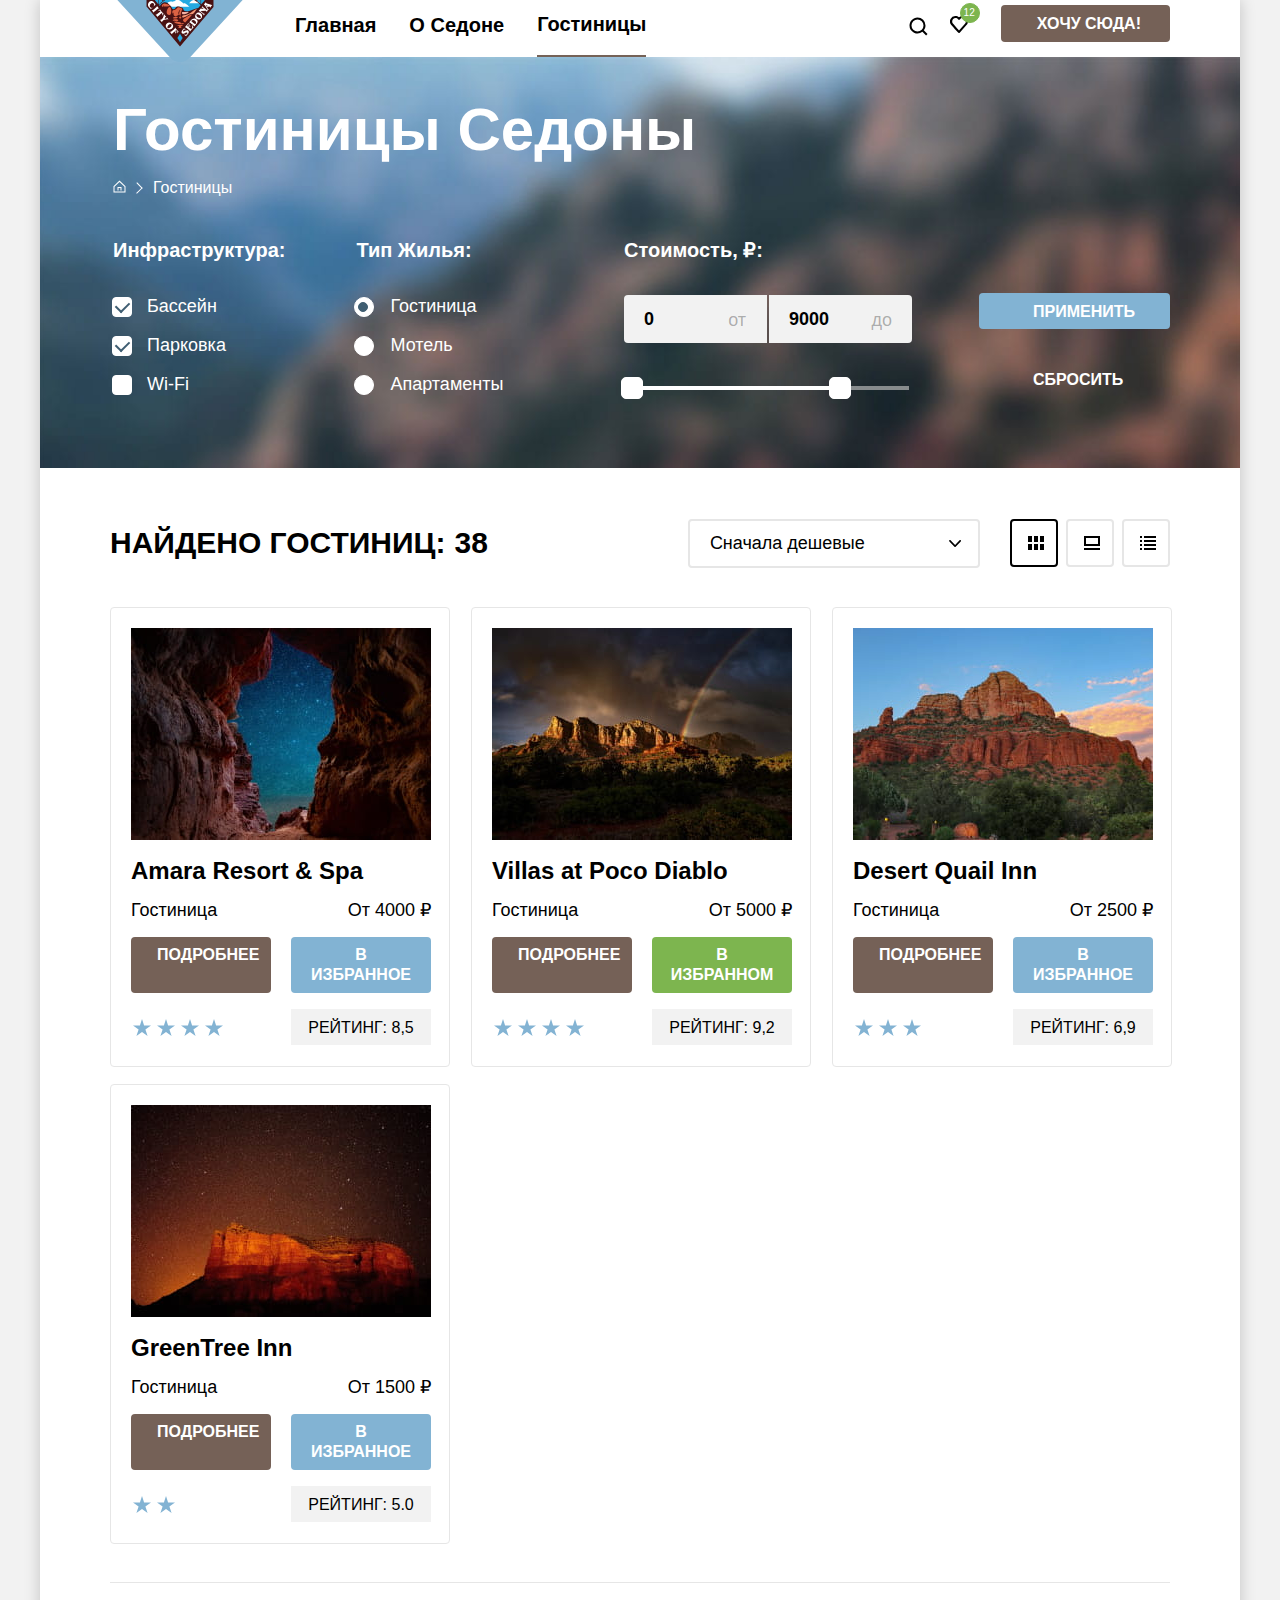
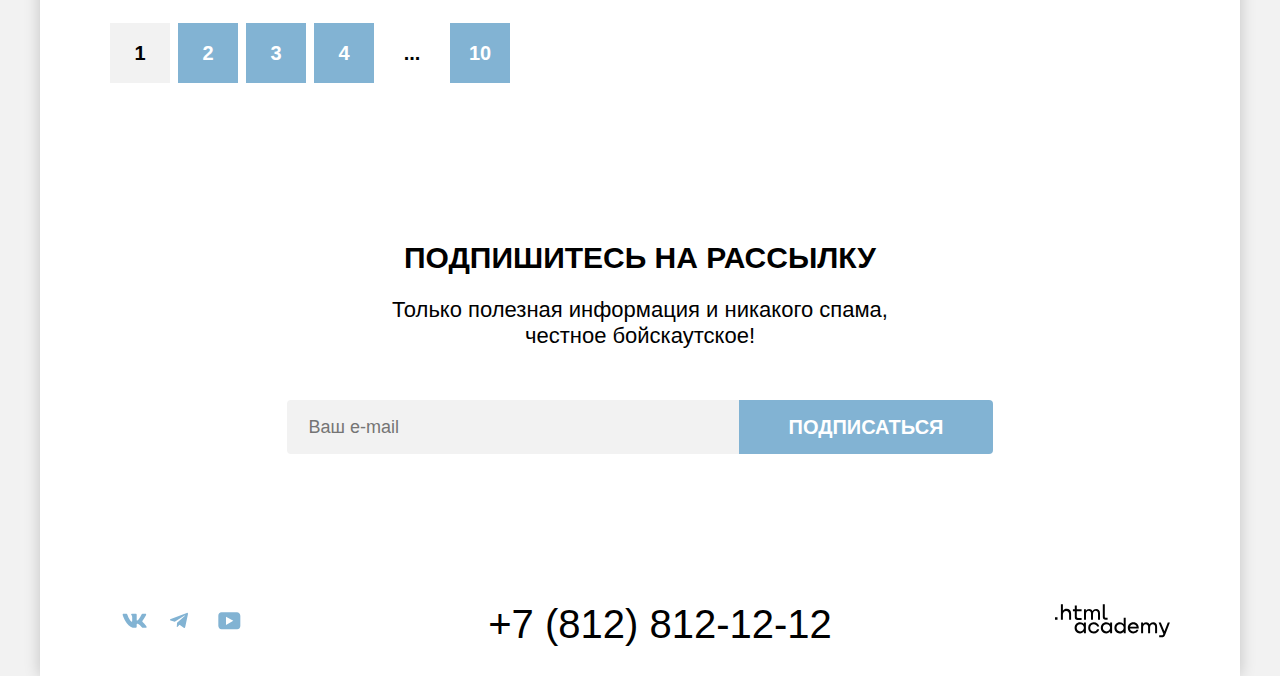
==== commit f9320e88: "Merge pull request #3 from Azart1/master" ====
--- a/catalog.html
+++ b/catalog.html
@@ -16,7 +16,7 @@
         <nav class="navigation">
           <div class="navigation-item-logo">
             <a class="navigation-link navigation-link-logo" href="index.html">
-              <img class="navigation-logo" src="images/logo.svg"  width="140" height="70" alt="Логотип сайта">
+              <img class="navigation-logo" src="images/logo.svg" width="140" height="70" alt="Логотип сайта">
             </a>
           </div>
           <ul class="navigation-list">
@@ -27,18 +27,23 @@
           <ul class="navigation-user-list">
             <li class="navigation-user-item">
               <a class="navigation-user-link" href="#">
-                <svg xmlns="http://www.w3.org/2000/svg" class="navigation-icon-search"  width="20" height="20" fill="none">
+                <svg xmlns="http://www.w3.org/2000/svg" class="navigation-icon-search" width="20" height="20"
+                  fill="none">
                   <path fill="#000" d="m19.5 18-3.7-3.67c1-1.3 1.7-2.98 1.7-4.87a8 8 0 0 0-8-7.96c-4.4 0-8 3.68-8 8.06a8 8 0
-                   0 0 12.9 6.26l3.7 3.68 1.4-1.5Zm-10-2.48a6 6 0 0 1-6-5.96 6 6 0 0 1 12 0 6 6 0 0 1-6 5.96Z"/></svg>
-                  <span class="visually-hidden">Поиск</span></a>
+                   0 0 12.9 6.26l3.7 3.68 1.4-1.5Zm-10-2.48a6 6 0 0 1-6-5.96 6 6 0 0 1 12 0 6 6 0 0 1-6 5.96Z" /></svg>
+                <span class="visually-hidden">Поиск</span></a>
             </li>
             <li class="navigation-user-item">
               <a class="navigation-user-link" href="#">
-                 <svg xmlns="http://www.w3.org/2000/svg" class="navigation-icon-likes"  width="20" height="20"  fill="none"><path fill="#000" d="M8.9 17a.9.9 0 0 1-.8-.4c-5.4-6.1-6.7-7.5-7-7.9A5.4 5.4 0 0 1 5.5 0C6.8 0 8 .5 9 1.3a5.46 5.46 0 0 1 9 4.1c0 1.3-.5 2.5-1.3 3.4l-7 7.9c-.2.2-.4.3-.8.3Zm-6-9.5c.3.4 3.5 4 6.1 6.9l6.2-7c.5-.5.7-1.2.7-2 0-1.8-1.5-3.3-3.3-3.3-1 0-2 .5-2.7 1.3-.3.3-.6.4-.9.4-.3 0-.6-.2-.8-.4-.7-.8-1.7-1.3-2.7-1.3-1.8 0-3.3 1.5-3.3 3.3-.1.9.3 1.6.7 2.1-.1 0-.1 0 0 0Z"/></svg>
+                <svg xmlns="http://www.w3.org/2000/svg" class="navigation-icon-likes" width="20" height="20"
+                  fill="none">
+                  <path fill="#000"
+                    d="M8.9 17a.9.9 0 0 1-.8-.4c-5.4-6.1-6.7-7.5-7-7.9A5.4 5.4 0 0 1 5.5 0C6.8 0 8 .5 9 1.3a5.46 5.46 0 0 1 9 4.1c0 1.3-.5 2.5-1.3 3.4l-7 7.9c-.2.2-.4.3-.8.3Zm-6-9.5c.3.4 3.5 4 6.1 6.9l6.2-7c.5-.5.7-1.2.7-2 0-1.8-1.5-3.3-3.3-3.3-1 0-2 .5-2.7 1.3-.3.3-.6.4-.9.4-.3 0-.6-.2-.8-.4-.7-.8-1.7-1.3-2.7-1.3-1.8 0-3.3 1.5-3.3 3.3-.1.9.3 1.6.7 2.1-.1 0-.1 0 0 0Z" />
+                  </svg>
                 <span class="visually-hidden">Понравишееся</span></a>
               <span class="navigation-user-like">12</span>
             </li>
-            <li class="navigation-user-item"><a class="navigation-btn" href="#">Хочу сюда!</a></li>
+            <li class="navigation-user-item"><a class="btn navigation-btn" href="#">Хочу сюда!</a></li>
           </ul>
         </nav>
       </header>
@@ -160,8 +165,8 @@
                 <div class="card-info">
                   <p class="card-info-block card-type-home">Гостиница</p>
                   <p class="card-info-block card-price">От 4000 ₽</p>
-                  <a href="#" class="card-info-block card-btn card-more">подробнее</a>
-                  <a href="#" class="card-info-block card-btn card-favorite">в избранное</a>
+                  <a class="card-info-block card-btn card-more" href="#">Подробнее</a>
+                  <button class="card-info-block card-btn card-favorite">В избранное</button>
                   <ul class="card-info-block  card-stars-list">
                     <li class="card-list-item card-star"></li>
                     <li class="card-list-item card-star"></li>
@@ -181,8 +186,8 @@
                 <div class="card-info">
                   <p class="card-info-block card-type-home">Гостиница</p>
                   <p class="card-info-block card-price">От 5000 ₽</p>
-                  <a href="#" class="card-info-block card-btn card-more">подробнее</a>
-                  <a href="#" class="card-info-block card-btn card-favorite card-favorite-active">в избранном</a>
+                  <a class="card-info-block card-btn card-more" href="#">Подробнее</a>
+                  <button class="card-info-block card-btn card-favorite card-favorite-active">В избранном</button>
                   <ul class="card-info-block  card-stars-list">
                     <li class="card-list-item card-star"></li>
                     <li class="card-list-item card-star"></li>
@@ -194,7 +199,7 @@
               </li>
               <li class="cards-item card">
                 <a class="card-link" href="#" tabindex="-1">
-                  <img class="card-img" src="images/card-hotel-3.jpg" width="300" height="212" alt="GreenTree Inn"
+                  <img class="card-img" src="images/card-hotel-3.jpg" width="300" height="212" alt="Desert Quail Inn"
                     loading="lazy"></a>
                 <h3 class="card-title">
                   <a class="card-link" href="#" tabindex="-1">Desert Quail Inn</a>
@@ -202,8 +207,8 @@
                 <div class="card-info">
                   <p class="card-info-block card-type-home">Гостиница</p>
                   <p class="card-info-block card-price">От 2500 ₽</p>
-                  <a href="#" class="card-info-block card-btn card-more">подробнее</a>
-                  <a href="#" class="card-info-block card-btn card-favorite">в избранное</a>
+                  <a class="card-info-block card-btn card-more" href="#">Подробнее</a>
+                  <button class="card-info-block card-btn card-favorite">В избранное</button>
                   <ul class="card-info-block  card-stars-list">
                     <li class="card-list-item card-star"></li>
                     <li class="card-list-item card-star"></li>
@@ -222,13 +227,13 @@
                 <div class="card-info">
                   <p class="card-info-block card-type-home">Гостиница</p>
                   <p class="card-info-block card-price">От 1500 ₽</p>
-                  <a href="#" class="card-info-block card-btn card-more">подробнее</a>
-                  <a href="#" class="card-info-block card-btn card-favorite">в избранное</a>
+                  <a class="card-info-block card-btn card-more" href="#">Подробнее</a>
+                  <button class="card-info-block card-btn card-favorite">В избранное</button>
                   <ul class="card-info-block  card-stars-list">
                     <li class="card-list-item card-star"></li>
                     <li class="card-list-item card-star"></li>
                   </ul>
-                  <p class="card-info-block card-btn card-rating">Рейтинг: 5,0</p>
+                  <p class="card-info-block card-btn card-rating">Рейтинг: 5.0</p>
                 </div>
               </li>
             </ul>
@@ -270,7 +275,7 @@
                 <svg class="social-img-telegram" xmlns="http://www.w3.org/2000/svg" width="18" height="17" fill="none">
                   <path
                     d="M16.79.96.84 7.1c-1.09.44-1.08 1.05-.2 1.32l4.1 1.28 9.47-5.98c.44-.27.85-.13.52.17l-7.68 6.93-.28 4.22c.41 0 .6-.2.83-.41l1.99-1.94 4.13 3.06c.77.42 1.31.2 1.5-.71l2.72-12.8c.28-1.1-.43-1.61-1.16-1.28Z" />
-                  </svg>
+                </svg>
                 <span class="visually-hidden">Мы в Телеграм</span>
               </a>
             </li>
@@ -279,7 +284,7 @@
                 <svg class="social-img-youtube" xmlns="http://www.w3.org/2000/svg" width="23" height="18" fill="none">
                   <path
                     d="M18.94.36H3.51C1.65.36.33 1.95.33 3.76v10.09c0 1.91 1.32 3.5 3.18 3.5h15.65c1.64 0 3.17-1.59 3.17-3.4V3.76c-.22-1.8-1.53-3.4-3.39-3.4ZM7.99 12.89V4.82l7.34 4.04-7.34 4.03Z" />
-                  </svg>
+                </svg>
                 <span class="visually-hidden">Мы в YouTube</span>
               </a>
             </li>
@@ -288,12 +293,14 @@
         <div class="contact">
           <a class="contact-link" href="tel:+78128121212">+7 (812) 812-12-12</a>
         </div>
-        <div>
-          <a class="footer-link-academy" href="https://htmlacademy.ru/intensive/htmlcss" target="_blank" rel="noopener noreferrer">
-            <svg xmlns="http://www.w3.org/2000/svg" width="115" height="34" fill="none"   role="img" aria-label="Перейти на сайт htmlacademy">
+        <div class="creator">
+          <a class="footer-link-academy" href="https://htmlacademy.ru/intensive/htmlcss" target="_blank"
+            rel="noopener noreferrer">
+            <svg xmlns="http://www.w3.org/2000/svg" width="115" height="34" fill="none" role="img"
+              aria-label="Перейти на сайт htmlacademy">
               <path
                 d="M0 13.26v2.6h2.5v-2.6H0ZM11.6 4.86c-1.6 0-2.8.7-3.6 1.7h-.1V.36h-2v15.5h2v-5.3c0-2.1 1.3-3.6 3.3-3.6 1.8 0 2.9 1.4 2.9 3.2v5.7h2v-6.1c.1-3-1.8-4.9-4.5-4.9ZM26.6 5.16h-4.8v-3.7h-2v3.8h-1.9v2h1.9v6c0 1.7 1 2.7 2.7 2.7h4.1v-2h-3.7c-.7 0-1.1-.4-1.1-1.1v-5.7h4.8v-2ZM41.1 4.96c-1.6 0-2.9.8-3.5 2.1h-.1c-.6-1.2-1.8-2.1-3.4-2.1-1.4 0-2.5.8-3.1 1.8h-.1v-1.6H29v10.6h2v-5.4c0-2 1-3.5 2.6-3.5 1.5 0 2.4 1 2.4 2.6v6.3h2v-5.6c0-2.4 1.4-3.3 2.6-3.3 1.5 0 2.4 1 2.4 2.6v6.3h2v-6.5c.1-2.5-1.4-4.3-3.9-4.3ZM47.8 13.06c0 1.7 1 2.7 2.8 2.7h2v-2h-1.7c-.7 0-1.1-.4-1.1-1.1V.36h-2v12.7ZM28.9 20.06c-.9-1.1-2.2-1.8-3.9-1.8-3.1 0-5.4 2.3-5.4 5.6s2.3 5.6 5.4 5.6c1.8 0 3-.8 3.8-1.9h.1v1.6h2v-10.6h-2v1.5Zm-3.6 7.4c-2.2 0-3.6-1.6-3.6-3.6s1.4-3.6 3.6-3.6 3.6 1.6 3.6 3.6c0 1.9-1.4 3.6-3.6 3.6ZM44.2 22.36c-.5-2.4-2.6-4.1-5.4-4.1a5.4 5.4 0 0 0-5.6 5.6c0 3.1 2.2 5.6 5.6 5.6 2.8 0 4.9-1.8 5.4-4.2h-2.1a3.4 3.4 0 0 1-3.3 2.3c-2.2 0-3.6-1.6-3.6-3.6s1.4-3.6 3.6-3.6c1.6 0 2.8 1 3.3 2.2h2.1v-.2ZM55.1 20.06c-.9-1.1-2.2-1.8-3.9-1.8-3.1 0-5.4 2.3-5.4 5.6s2.3 5.6 5.4 5.6c1.8 0 3-.8 3.8-1.9h.1v1.6h2v-10.6h-2v1.5Zm-3.6 7.4c-2.2 0-3.6-1.6-3.6-3.6s1.4-3.6 3.6-3.6 3.6 1.6 3.6 3.6c0 1.9-1.5 3.6-3.6 3.6ZM68.7 20.16c-.9-1.1-2.2-1.9-3.9-1.9-3.1 0-5.4 2.3-5.4 5.6s2.2 5.6 5.4 5.6c1.7 0 3-.8 3.8-1.8h.1v1.5h2v-15.4h-2v6.4Zm-3.6 7.3c-2.2 0-3.6-1.6-3.6-3.6s1.4-3.6 3.6-3.6 3.6 1.6 3.6 3.6c-.1 2-1.5 3.6-3.6 3.6ZM78.3 18.26c-3.3 0-5.5 2.5-5.5 5.6 0 3 2.1 5.6 5.5 5.6 2.5 0 4.5-1.3 5.2-3.6h-2.1c-.5 1-1.6 1.6-3 1.6-1.9 0-3.3-1.3-3.4-2.9h8.8c.2-3.6-2-6.3-5.5-6.3Zm0 1.9c1.7 0 3 1 3.3 2.6h-6.5c.3-1.5 1.5-2.6 3.2-2.6ZM98.2 18.26c-1.6 0-2.9.8-3.6 2h-.1c-.6-1.2-1.8-2-3.4-2-1.4 0-2.5.7-3.1 1.8v-1.5h-1.9v10.6h2v-5.4c0-2 1-3.4 2.6-3.5 1.5 0 2.4 1 2.4 2.6v6.3h2v-5.6c0-2.4 1.4-3.3 2.6-3.3 1.5 0 2.4 1 2.4 2.6v6.3h2v-6.5c.1-2.6-1.4-4.4-3.9-4.4ZM109.4 27.36l-3.6-8.9h-2.2l4.8 11.6c-.3.9-.7 1.2-1.7 1.2h-2.5v2h2.5c1.8 0 2.8-.8 3.5-2.6l4.7-12.2h-2.1l-3.4 8.9Z" />
-              </svg></a>
+            </svg></a>
         </div>
       </footer>
     </div>
--- a/styles/styles.css
+++ b/styles/styles.css
@@ -47,9 +47,6 @@
   box-sizing: inherit;
 }
 
-a {
-  text-decoration: none;
-}
 
 .visually-hidden:not(:focus):not(:active),
 input[type="checkbox"].visually-hidden,
@@ -79,6 +76,7 @@
 
 .btn {
   font-family: "PT Sans", sans-serif;
+  text-decoration: none;
 }
 
 .index-wrapper {
@@ -88,8 +86,9 @@
   background-color: var(--white);
   box-shadow: 0 0 15px 0 rgba(0, 0, 0, 0.2);
 }
+
 .page-wrapper {
-  background-color:var(--white);
+  background-color: var(--white);
 }
 
 .page-header {
@@ -125,15 +124,18 @@
   color: var(--black);
   font-weight: 700;
   text-align: center;
-  padding: 21px 0;
+  padding: 19px 0;
   padding-top: 12px;
-}
+  text-decoration: none;
+}
+
 .navigation-link:hover,
 .navigation-link:focus {
-  color:var(--brown-bg);
-}
-.navigation-link:active{
-  color:rgba(117, 97, 87, 0.3);
+  color: var(--brown-bg);
+}
+
+.navigation-link:active {
+  color: rgba(117, 97, 87, 0.3);
 }
 
 .navigation-link--current {
@@ -143,6 +145,7 @@
 .navigation-link-logo {
   margin-right: 30px;
   padding: 0;
+  text-decoration: none;
 }
 
 .navigation-logo {
@@ -196,12 +199,14 @@
   border: 1px solid var(--green-bg);
   background-color: var(--green-bg);
 }
+
 .navigation-user-link svg:hover,
 .navigation-user-link svg:focus {
-  fill:var(--brown-bg);
-}
-.navigation-user-link svg:active{
-  fill:rgba(117, 97, 87, 0.3);
+  fill: var(--brown-bg);
+}
+
+.navigation-user-link svg:active {
+  fill: rgba(117, 97, 87, 0.3);
 }
 
 .navigation-user-link {
@@ -211,7 +216,8 @@
   color: var(--black);
   font-weight: 700;
   text-align: center;
-  padding: 15px 12px;
+  padding: 15px 11px;
+  text-decoration: none;
 }
 
 .navigation-btn {
@@ -250,11 +256,17 @@
   min-height: 485px;
   background-color: var(--blue-lightest);
   background-image: url(../images/bg-divider.svg),
-    url(../images/bg-welcome.svg),
     url(../images/bg-index-welcome.jpg);
   background-repeat: no-repeat;
-  background-position: bottom, center 37%, center;
-  background-size: 100% auto, auto, cover;
+  background-position: bottom, center;
+  background-size: 100% auto, cover;
+  border-top: 1px solid var(--white);
+}
+
+.promo-img {
+  display: block;
+  margin: 0 auto;
+  margin-top: 49px;
 }
 
 .reasons {
@@ -275,7 +287,7 @@
 
 .reasons-text {
   margin: 0;
-  margin-top: 25px;
+  margin-top: 27px;
   margin-bottom: 90px;
   padding: 0 274.5px 0 274.5px;
   font-size: 22px;
@@ -396,7 +408,7 @@
 .advantages-list {
   display: flex;
   flex-wrap: wrap;
-  align-items: center;
+  align-items: stretch;
   margin: 0;
   padding: 0;
   list-style: none;
@@ -485,7 +497,7 @@
 
 .search-title {
   margin: 0;
-  margin-bottom: 20px;
+  margin-bottom: 21px;
   padding: 0 304px;
   font-size: 30px;
   line-height: 36px;
@@ -495,7 +507,7 @@
 
 .search-text {
   margin: 0;
-  margin-bottom: 54px;
+  margin-bottom: 53px;
   padding: 0 304px;
   font-size: 22px;
   line-height: 26px;
@@ -536,7 +548,7 @@
   background-size: cover;
   min-height: 414px;
   text-align: center;
-  padding: 98px 0 102px 0;
+  padding: 96px 0 102px 0;
 }
 
 .subscribe-email {
@@ -589,7 +601,7 @@
 
 .subscribe-title {
   margin: 0;
-  margin-bottom: 19px;
+  margin-bottom: 22px;
   padding: 0 398px;
   font-size: 30px;
   line-height: 36px;
@@ -599,7 +611,7 @@
 
 .subscribe-text {
   margin: 0;
-  margin-bottom: 54px;
+  margin-bottom: 53px;
   font-size: 22px;
   line-height: 26px;
   color: var(--white);
@@ -615,23 +627,26 @@
   display: flex;
   flex-wrap: wrap;
   align-items: center;
-  justify-content: space-between;
+  justify-content: start;
   padding: 45px 70px 30px 70px;
   min-height: 120px;
 }
 
 .social-list {
-  display: flex;
-  flex-wrap: wrap;
-  justify-content: space-around;
+  display: grid;
+  grid-template-columns: repeat(3, 1fr);
+  grid-template-rows: repeat(1, 1fr);
+  gap: 17px;
   min-width: 142px;
-  margin: 0;
-  padding: 0;
+  max-width: 200px;
+  margin: 0;
+  padding: 0 9px;
   list-style: none;
 }
 
 .social-link {
   padding: 3px;
+  text-decoration: none;
 }
 
 .social-link svg {
@@ -646,6 +661,14 @@
 .social-link:active svg {
   fill: var(--blue-dark-bg);
   opacity: 0.3;
+}
+
+.creator {
+  margin-left: auto;
+}
+
+.contact {
+  margin-left: 22%;
 }
 
 .contact-link {
@@ -653,6 +676,7 @@
   line-height: 40px;
   text-transform: uppercase;
   color: var(--black);
+  text-decoration: none;
 }
 
 .contact-link:hover {
@@ -711,6 +735,7 @@
   margin-right: 27px;
   position: relative;
 }
+
 .breadcrumb-item:not(:last-child):after {
   content: "";
   position: absolute;
@@ -738,6 +763,7 @@
   font-size: 16px;
   line-height: 21px;
   color: var(--white);
+  text-decoration: none;
 }
 
 .breadcrumb-link:hover {
@@ -860,7 +886,7 @@
 
 .filters-subtitle {
   margin: 0;
-  margin-bottom: 32px;
+  margin-bottom: 33px;
   padding: 0;
   font-size: 20px;
   line-height: 24px;
@@ -941,8 +967,8 @@
 .filters-container-from::after {
   content: "от";
   position: absolute;
-  top: 11%;
-  right: 14px;
+  top: 14%;
+  right: 21px;
   z-index: 5;
 
   font-family: "PT Sans", sans-serif;
@@ -955,8 +981,9 @@
 .filters-container-to::after {
   content: "до";
   position: absolute;
-  top: 11%;
-  right: 14px;
+  top: 14%;
+  right: 20px;
+
   z-index: 5;
 
   font-family: "PT Sans", sans-serif;
@@ -1038,7 +1065,7 @@
   width: 191px;
   height: 36px;
   margin-bottom: 32px;
-  padding: 8px 50px;
+  padding: 9px 50px 8px 54px;
   background-color: var(--blue-bg);
   border-radius: 4px;
   border: none;
@@ -1055,7 +1082,7 @@
 
 .filters-btn-reset {
   border-radius: 4px;
-  padding: 8px 50px;
+  padding: 9px 50px 8px 54px;
   width: 191px;
   height: 36px;
   color: var(--white);
@@ -1068,9 +1095,9 @@
 }
 
 .filters-btn-reset:focus {
-  outline: none;
-  color: var(--white);
-  border: 1px solid var(--blue-bg);
+  outline: 1px solid var(--blue-bg);
+  color: var(--white);
+  border: none;
 }
 
 .filters-btn-reset:active {
@@ -1085,7 +1112,7 @@
 
 .result {
   padding: 0 70px;
-  padding-top: 28px;
+  padding-top: 27px;
   background-color: var(--white);
 }
 
@@ -1240,6 +1267,7 @@
   line-height: 28px;
   font-weight: 700;
   color: var(--black);
+  text-decoration: none;
 }
 
 .card-type-home {
@@ -1257,7 +1285,7 @@
 
 .card-btn {
   width: 140px;
-  height: 36px;
+  font-family: "PT Sans", sans-serif;
   font-size: 16px;
   line-height: 20px;
   font-weight: 700;
@@ -1265,6 +1293,7 @@
   text-align: center;
   color: var(--white);
   cursor: pointer;
+  text-decoration: none;
 }
 
 .card-more {
@@ -1279,6 +1308,10 @@
   background-color: var(--brown-dark-bg);
 }
 
+.card-more:active {
+  color: rgba(255, 255, 255, 0.6);
+}
+
 .card-more:disabled {
   color: var(--white);
   background-color: var(--grey);
@@ -1296,8 +1329,17 @@
   background-color: var(--blue-dark-bg);
 }
 
+.card-favorite:active {
+  color: rgba(255, 255, 255, 0.6);
+}
+
 .card-favorite-active {
   background-color: var(--green-bg);
+}
+
+.card-favorite-active:active {
+  background-color: var(--green-bg);
+  color: rgba(255, 255, 255, 0.6);
 }
 
 .card-favorite:disabled {
@@ -1326,7 +1368,7 @@
   padding: 9px 9px;
   font-size: 16px;
   line-height: 20px;
-  font-weight: 700;
+  font-weight: 400;
   text-transform: uppercase;
   text-align: center;
   color: var(--black);
@@ -1352,9 +1394,6 @@
   background-position: center;
 }
 
-.card-btn:active {
-  color: rgba(255, 255, 255, 0.3);
-}
 
 .pagination-list {
   display: flex;
@@ -1390,6 +1429,7 @@
   font-size: 20px;
   line-height: 60px;
   cursor: pointer;
+  text-decoration: none;
 }
 
 .pagination-link--current {
@@ -1430,7 +1470,7 @@
 
 .subscribe-catalog-title {
   margin: 0;
-  margin-bottom: 19px;
+  margin-bottom: 21px;
   font-size: 30px;
   line-height: 36px;
   color: var(--black);
@@ -1439,7 +1479,7 @@
 
 .subscribe-catalog-text {
   margin: 0;
-  margin-bottom: 53px;
+  margin-bottom: 51px;
   padding: 0 330px;
   font-size: 22px;
   line-height: 26px;
@@ -1447,11 +1487,24 @@
 }
 
 .popup-bg {
-  display: block;
+  position: absolute;
+  top: 0;
+  left: 0;
+  display: none;
   width: 100%;
   height: 100%;
-  background-color:var(--white);
+  background-color: rgba(255, 255, 255, 0.8);
   z-index: 2;
+}
+
+.popup-bg-modal {
+  display: block;
+  position: relative;
+}
+
+.popup-bg-modal .popup-module {
+  margin-top: 5%;
+  border: 3px solid var(--blue-bg);
 }
 
 .popup-module {
@@ -1459,18 +1512,17 @@
   width: 717px;
   min-height: 576px;
   margin: 0 auto;
-  margin-top: 5%;
-  padding: 64px 70px;
+  margin-top: 391px;
+  padding: 45px 70px;
   background-color: var(--white);
   border-radius: 30px;
-  border: 3px solid var(--blue-bg);
   z-index: 3;
 }
 
 .popup-close-btn {
   position: absolute;
-  top: 12%;
-  right: 7%;
+  top: 65px;
+  right: 50px;
   width: 52px;
   height: 52px;
   border-radius: 50%;
@@ -1513,6 +1565,7 @@
 }
 
 .popup-title {
+  margin-bottom: 64px;
   text-transform: uppercase;
   font-weight: 700;
   font-size: 30px;
@@ -1533,11 +1586,13 @@
   border-radius: 10px;
   background-color: var(--blue-bg);
   cursor: pointer;
+  text-transform: uppercase;
 }
 
 .popup-search-btn:hover,
 .popup-search-btn:focus {
   background-color: var(--blue-dark-bg);
+  outline: 3px solid var(--blue-bg);
 }
 
 .popup-search-btn:active {
@@ -1553,6 +1608,14 @@
   margin-bottom: 23px;
 }
 
+.popup-wrapper-quantity {
+  margin-bottom: 49px;
+}
+
+.popup-wrapper-departure {
+  margin-bottom: 21px;
+}
+
 .popup-date {
   margin-right: 15px;
   font-weight: 700;
@@ -1566,6 +1629,7 @@
   line-height: 24px;
   background-color: var(--white-bg);
   border: none;
+  font-family: "PT Sans", sans-serif;
 }
 
 .popup-input-wrapper {
@@ -1582,6 +1646,7 @@
 }
 
 .popup-text {
+  max-width: 440px;
   margin: 0;
   padding: 0;
   font-weight: 400;
@@ -1620,7 +1685,7 @@
 
 .popup-input-number {
   width: 31px;
-  padding: 14px 5px;
+  padding: 6px 10px;
   background-color: var(--white-bg);
   border: none;
   text-align: center;
@@ -1628,20 +1693,28 @@
 
 .popup-quantity {
   width: 40px;
-  padding: 14px 10px;
+  padding: 6px 10px;
   font-size: 30px;
   text-align: center;
   color: rgba(117, 97, 87, 0.3);
   background-color: var(--white-bg);
   cursor: pointer;
+  border: none;
 }
 
 .popup-quantity:hover {
   background-color: var(--grey-semi);
+  color: var(--black);
 }
 
 .popup-quantity:focus {
   background-color: var(--grey-semi);
+  outline: 3px solid var(--blue-bg);
+  color: var(--black);
+}
+
+.popup-quantity:active {
+  color: rgba(117, 97, 87, 0.3);
 }
 
 .popup-container {
@@ -1688,6 +1761,7 @@
 .popup-info-btn:hover,
 .popup-info-btn:focus {
   background-color: var(--blue-dark-bg);
+  outline: 3px solid var(--blue-bg);
 }
 
 .popup-info-btn:active {
@@ -1711,7 +1785,7 @@
   font-size: 16px;
   line-height: 20px;
   color: var(--white);
-  background-color: var(--black);
+  background-color: var(--grey-dark);
   border-radius: 10px;
 }
 
@@ -1722,7 +1796,6 @@
   right: 50%;
   width: 15px;
   height: 15px;
-  border: 1px solid var(--black);
-  background-color: var(--black);
+  background-color: var(--grey-dark);
   transform: rotate(45deg);
 }
